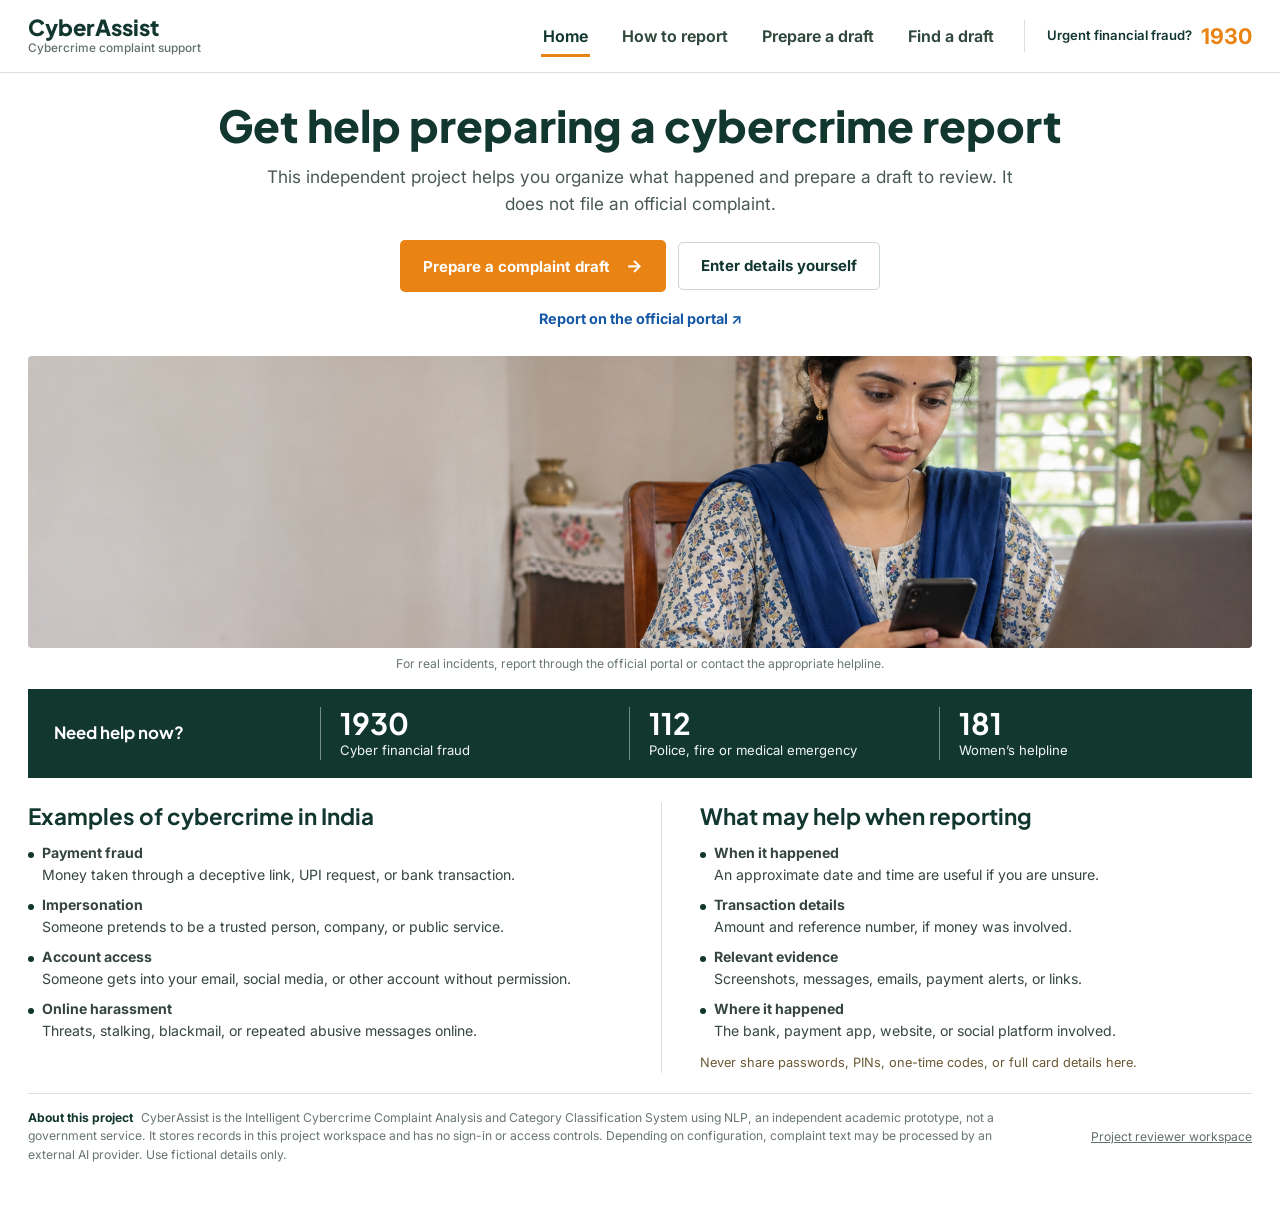
==== static/index.html @ d264b449 "Switch citizen portal to refreshed HTML experience" ====
<!DOCTYPE html>
<html lang="en">
<head>
  <meta charset="UTF-8">
  <meta name="viewport" content="width=device-width, initial-scale=1.0">
  <title>CyberAssist | Intelligent Cybercrime Complaint Analysis and Category Classification System using NLP</title>
  <meta name="description" content="An independent prototype for preparing and reviewing cybercrime complaint drafts.">
  <link rel="icon" type="image/svg+xml" href="/static/cyberassist-mark.svg">
  <link rel="preconnect" href="https://fonts.googleapis.com">
  <link rel="preconnect" href="https://fonts.gstatic.com" crossorigin>
  <link href="https://fonts.googleapis.com/css2?family=Plus+Jakarta+Sans:wght@400;500;600;700;800&family=Inter:wght@400;500;600;700&display=swap" rel="stylesheet">
  <link rel="stylesheet" href="/static/style.css?v=20261115-citizen-experience">
  <link rel="stylesheet" href="/static/citizen-refresh.css?v=20261115">
</head>
<body>

  <!-- Top Navigation Bar -->
  <header class="app-navbar">
    <div class="navbar-inner">
      <div class="navbar-brand" id="brand-logo-btn">
        <div class="brand-text">
          <span class="brand-title">CyberAssist</span>
          <span class="brand-prototype-tag">Cybercrime complaint support</span>
        </div>
      </div>

      <div class="investigator-header-context">
        <span class="investigator-context-mark">IR</span>
        <span><strong>Investigator workspace</strong><small>Case review environment</small></span>
      </div>

      <nav class="citizen-nav" aria-label="Main navigation">
        <button type="button" class="citizen-nav-link active" id="top-nav-home">Home</button>
        <button type="button" class="citizen-nav-link" id="top-nav-help">How to report</button>
        <button type="button" class="citizen-nav-link" id="top-nav-prepare">Prepare a draft</button>
        <button type="button" class="citizen-nav-link" id="top-nav-track">Find a draft</button>
      </nav>

      <a class="header-hotline" href="tel:1930" aria-label="Call cybercrime helpline 1930">
        <span>Urgent financial fraud?</span><strong>1930</strong>
      </a>

      <!-- Quick Screen Navigator (for Mentor Presentation Demo) -->
      <nav class="flow-stepper-nav" aria-label="Workflow Navigation">
        <button type="button" class="stepper-tab-btn active" data-target="page-choose-mode" id="tab-btn-3">
          <span class="tab-num">1</span> Start
        </button>
        <button type="button" class="stepper-tab-btn" data-target="page-voice" id="tab-btn-4">
          <span class="tab-num">2</span> Speak or type
        </button>
        <button type="button" class="stepper-tab-btn" data-target="page-manual" id="tab-btn-5">
          <span class="tab-num">3</span> Add details
        </button>
        <button type="button" class="stepper-tab-btn" data-target="page-review" id="tab-btn-6">
          <span class="tab-num">4</span> Check draft
        </button>
        <button type="button" class="stepper-tab-btn" data-target="page-result" id="tab-btn-7">
          <span class="tab-num">5</span> Suggested type
        </button>
      </nav>

      <div class="navbar-right">
        <!-- Language Switcher Pills -->
        <div class="lang-pill-group">
          <button type="button" class="lang-pill active" id="btn-lang-en" data-lang="en">English</button>
          <button type="button" class="lang-pill" id="btn-lang-hi" data-lang="hi">हिन्दी</button>
          <button type="button" class="lang-pill" id="btn-lang-mr" data-lang="mr">मराठी</button>
        </div>

        <!-- Test Voice Button -->
        <button type="button" class="btn-voice-test" id="btn-test-voice" title="Test Voice Output">
          🔊 Test Voice
        </button>

      </div>
    </div>
  </header>

  <div class="complaint-progress" id="complaint-progress" hidden aria-label="Complaint draft progress">
    <div class="progress-step active" data-progress-step="0"><span>1</span><strong>Describe</strong></div>
    <div class="progress-track"><i></i></div>
    <div class="progress-step" data-progress-step="1"><span>2</span><strong>Review details</strong></div>
    <div class="progress-track"><i></i></div>
    <div class="progress-step" data-progress-step="2"><span>3</span><strong>Review and save</strong></div>
  </div>

  <!-- App Body Layout: Sidebar + Main Content -->
  <div class="app-layout">
    
    <!-- Left Sidebar Menu -->
    <aside class="app-sidebar">
      <nav class="sidebar-menu" id="primary-side-nav" aria-label="Complaint preparation navigation">
        <a href="#" class="sidebar-link" id="nav-dashboard">
          <span class="link-icon">📊</span>
          <span class="link-text" id="nav-dashboard-label">Review queue</span>
        </a>
        <a href="#" class="sidebar-link active" id="nav-report">
          <span class="link-icon">🛡️</span>
          <span class="link-text" id="nav-report-label">Prepare a complaint</span>
        </a>
        <a href="#" class="sidebar-link" id="nav-track">
          <span class="link-icon">🔎</span><span class="link-text">Check complaint status</span>
        </a>
        <a href="#investigator-operations" class="sidebar-link investigator-only-link" id="nav-investigator-operations">
          <span class="link-icon">📈</span><span class="link-text">Operations overview</span>
        </a>
        <a href="#investigator-import" class="sidebar-link investigator-only-link" id="nav-investigator-import">
          <span class="link-icon">📥</span><span class="link-text">Import a case</span>
        </a>
      </nav>

      <div class="sidebar-footer">
        <div class="investigator-sidebar-note"><span class="workspace-status-dot"></span><span><strong>Investigator workspace</strong><small>Local review records</small></span></div>
        <div class="session-box">
          <div class="session-lbl">Session Reference</div>
          <div class="session-val" id="lbl-session-id">CYB-2026-LIVE</div>
        </div>
        <button type="button" class="btn-sidebar-logout" id="btn-reset-session">
          <span>🚪</span> Reset Intake
        </button>
      </div>
    </aside>

    <!-- Main Workspace (Screen Switcher) -->
    <main class="app-workspace">
      
      <!-- ================================================================= -->
      <!-- SCREEN 3: REPORT CYBERCRIME (CHOOSE MODE)                        -->
      <!-- ================================================================= -->
      <section class="screen-view active" id="page-choose-mode">
        <section class="home-hero" aria-labelledby="home-title">
          <div class="home-copy">
            <h1 id="home-title">Get help preparing a cybercrime report</h1>
            <p>This independent project helps you organize what happened and prepare a draft to review. It does not file an official complaint.</p>
            <div class="home-actions">
              <div id="card-choose-voice">
                <button type="button" class="home-primary-action" id="btn-start-voice">Prepare a complaint draft <span aria-hidden="true">→</span></button>
              </div>
              <div id="card-choose-manual">
                <button type="button" class="home-secondary-action" id="btn-start-manual">Enter details yourself</button>
              </div>
            </div>
            <a class="official-portal-link" href="https://www.cybercrime.gov.in/" target="_blank" rel="noopener noreferrer">Report on the official portal <span aria-hidden="true">↗</span></a>
          </div>
          <figure class="home-photo">
            <img src="/static/assets/cyberassist-home.png" alt="A woman documenting an online incident at home" fetchpriority="high">
            <figcaption>For real incidents, report through the official portal or contact the appropriate helpline.</figcaption>
          </figure>
        </section>

        <section class="home-helplines" aria-label="Important helplines">
          <h2>Need help now?</h2>
          <a href="tel:1930"><strong>1930</strong><span>Cyber financial fraud</span></a>
          <a href="tel:112"><strong>112</strong><span>Police, fire or medical emergency</span></a>
          <a href="tel:181"><strong>181</strong><span>Women’s helpline</span></a>
        </section>

        <section class="home-guidance" id="how-to-report" aria-label="Cybercrime reporting information">
          <div>
            <h2>Examples of cybercrime in India</h2>
            <ul>
              <li><strong>Payment fraud</strong><span>Money taken through a deceptive link, UPI request, or bank transaction.</span></li>
              <li><strong>Impersonation</strong><span>Someone pretends to be a trusted person, company, or public service.</span></li>
              <li><strong>Account access</strong><span>Someone gets into your email, social media, or other account without permission.</span></li>
              <li><strong>Online harassment</strong><span>Threats, stalking, blackmail, or repeated abusive messages online.</span></li>
            </ul>
          </div>
          <div>
            <h2>What may help when reporting</h2>
            <ul>
              <li><strong>When it happened</strong><span>An approximate date and time are useful if you are unsure.</span></li>
              <li><strong>Transaction details</strong><span>Amount and reference number, if money was involved.</span></li>
              <li><strong>Relevant evidence</strong><span>Screenshots, messages, emails, payment alerts, or links.</span></li>
              <li><strong>Where it happened</strong><span>The bank, payment app, website, or social platform involved.</span></li>
            </ul>
            <p class="home-safety-note">Never share passwords, PINs, one-time codes, or full card details here.</p>
          </div>
        </section>

        <footer class="home-disclaimer">
          <p><strong>About this project</strong> CyberAssist is the Intelligent Cybercrime Complaint Analysis and Category Classification System using NLP, an independent academic prototype, not a government service. It stores records in this project workspace and has no sign-in or access controls. Depending on configuration, complaint text may be processed by an external AI provider. Use fictional details only.</p>
          <button type="button" id="btn-reviewer-workspace" class="reviewer-link">Project reviewer workspace</button>
        </footer>
      </section>

      <!-- ================================================================= -->
      <!-- SCREEN 4: VOICE CONVERSATION PAGE                                -->
      <!-- ================================================================= -->
      <section class="screen-view" id="page-voice">
        
        <!-- Voice Header Bar -->
        <div class="voice-intro">
          <h1>Tell us what happened</h1>
          <p>Use your own words. You can speak or type, then review the details before saving.</p>
        </div>
        <div class="view-sub-header">
          <div class="assistant-status-tag">
            <span class="status-mic-icon">🎙️</span>
            <span class="assistant-label">Guided intake</span>
            <span class="status-indicator-dot ready" id="status-dot"></span>
            <span class="status-indicator-text" id="status-text">Ready to help</span>
          </div>
          <div class="view-header-actions">
            <button type="button" class="btn-sub-link" id="btn-voice-to-manual">Prefer to type? Enter details</button>
          </div>
        </div>

        <!-- Split Grid: Chat Stream (62%) + Information Collected (38%) -->
        <div class="voice-workspace-grid">
          
          <!-- Left: Dialogue Chat Stream & Controls -->
          <div class="voice-chat-card">
            
            <!-- Live Audio Subtitle Strip -->
            <div class="voice-subtitles-bar" id="voice-subtitles-bar" style="display: none;">
              <span class="pulsing-red-circle"></span>
              <span class="subtitles-content" id="subtitles-content">Listening...</span>
            </div>

            <!-- Emergency Golden Hour Alert Banner -->
            <div class="urgent-alert-banner" id="banner-urgency" style="display: none;">
              <div class="urgent-banner-icon">🚨</div>
              <div class="urgent-banner-text">
                <strong id="banner-urgency-title">Possible recent financial loss</strong>
                <p id="banner-urgency-body">Call <strong>1930</strong> promptly and contact your bank using its official app or phone number. This prototype cannot stop a payment.</p>
              </div>
            </div>

            <!-- OCR Evidence Reconciliation Banner -->
            <div class="reconcile-alert-banner" id="banner-reconcile" style="display: none;">
              <div class="reconcile-banner-icon">⚠️</div>
              <div class="reconcile-banner-content">
                <div class="reconcile-title">The screenshot and your description may differ</div>
                <div class="reconcile-text" id="reconcile-msg">Receipt indicates ₹50,000, while ₹5,000 was stated in dialogue.</div>
                <div class="reconcile-btn-row">
                  <button type="button" class="btn-reconcile-opt" id="btn-reconcile-ocr">Use Receipt (₹50,000)</button>
                  <button type="button" class="btn-reconcile-opt secondary" id="btn-reconcile-spoken">Keep Spoken (₹5,000)</button>
                </div>
              </div>
            </div>

            <!-- Scrollable Message Bubble Area -->
            <div class="chat-message-stream" id="chat-stream">
              <!-- Rendered via JS -->
            </div>

            <div class="voice-evidence-panel" id="voice-evidence-panel" hidden>
              <div><strong>Have a bank SMS, receipt, or screenshot?</strong><p>The app can read the amount, date, bank, payment app, and UTR/RRN from it. Check the extracted values before using them.</p></div>
              <label class="voice-evidence-button" for="voice-evidence-upload">Upload screenshot or PDF</label>
              <input id="voice-evidence-upload" type="file" accept="image/*,.pdf,application/pdf" multiple hidden>
              <div id="voice-evidence-ocr-status" class="evidence-ocr-status" role="status" aria-live="polite" hidden></div>
            </div>

            <!-- Voice Controls Dock -->
            <div class="voice-action-dock">
              <div class="dock-row-primary">
                <select class="select-voice-lang" id="select-voice-lang">
                  <option value="hi">हिन्दी (hi-IN)</option>
                  <option value="mr">मराठी (mr-IN)</option>
                  <option value="en" selected>English (en-IN)</option>
                </select>

                <!-- Big Blue Push-to-Talk Button -->
                <button type="button" class="btn-mic-main" id="btn-mic-main">
                  <svg viewBox="0 0 24 24" width="22" height="22" fill="none" stroke="currentColor" stroke-width="2.2" stroke-linecap="round" stroke-linejoin="round">
                    <path d="M12 1a3 3 0 0 0-3 3v8a3 3 0 0 0 6 0V4a3 3 0 0 0-3-3z"/>
                    <path d="M19 10v2a7 7 0 0 1-14 0v-2"/>
                    <line x1="12" y1="19" x2="12" y2="23"/>
                    <line x1="8" y1="23" x2="16" y2="23"/>
                  </svg>
                  <span id="btn-mic-label">Tap to Speak</span>
                </button>

                <!-- Stop Button -->
                <button type="button" class="btn-mic-stop" id="btn-mic-stop" title="Stop recording" hidden>
                  <svg viewBox="0 0 24 24" width="16" height="16" fill="currentColor">
                    <rect x="5" y="5" width="14" height="14" rx="2"/>
                  </svg>
                  <span>Stop</span>
                </button>
              </div>

              <!-- Text Fallback Row -->
              <div class="dock-row-input">
                <input type="text" id="input-voice-text" class="input-text-fallback" placeholder="Tap microphone to speak, or type here..." autocomplete="off">
                <button type="button" id="btn-voice-send" class="btn-text-send">➤</button>
              </div>
              <div class="voice-note-row">
                <label class="voice-evidence-button" for="voice-note-upload">Upload a voice note</label>
                <input id="voice-note-upload" type="file" accept="audio/*,.wav,.mp3,.m4a,.ogg,.flac" hidden>
                <span id="voice-note-status" class="field-hint" role="status" aria-live="polite"></span>
              </div>
            </div>

          </div>

          <!-- Right: Information Collected Checklist -->
          <div class="info-collected-card">
            <div class="info-card-header">
              <div class="info-title-group">
                <h3 class="info-card-title">What may help</h3>
                <span class="info-counter-badge" id="info-counter-badge">0 / 8</span>
              </div>
              <button type="button" class="btn-reset-fields" id="btn-reset-checklist">Reset</button>
            </div>

            <!-- 8 Checklist Items -->
            <div class="checklist-items-list">
              <div class="check-item" id="item-incident-type">
                <span class="check-icon">○</span>
                <span class="check-label">Possible incident type</span>
                <span class="check-val" id="val-incident-type">—</span>
              </div>
              <div class="check-item" id="item-amount">
                <span class="check-icon">○</span>
                <span class="check-label">Money involved</span>
                <span class="check-val" id="val-amount">—</span>
              </div>
              <div class="check-item" id="item-datetime">
                <span class="check-icon">○</span>
                <span class="check-label">When it happened</span>
                <span class="check-val" id="val-datetime">—</span>
              </div>
              <div class="check-item" id="item-platform">
                <span class="check-icon">○</span>
                <span class="check-label">Where it happened</span>
                <span class="check-val" id="val-platform">—</span>
              </div>
              <div class="check-item" id="item-bank">
                <span class="check-icon">○</span>
                <span class="check-label">Bank or payment app</span>
                <span class="check-val" id="val-bank">—</span>
              </div>
              <div class="check-item" id="item-suspect">
                <span class="check-icon">○</span>
                <span class="check-label">Sender details</span>
                <span class="check-val" id="val-suspect">—</span>
              </div>
              <div class="check-item" id="item-evidence">
                <span class="check-icon">○</span>
                <span class="check-label">Screenshots or messages</span>
                <span class="check-val" id="val-evidence">—</span>
              </div>
              <div class="check-item" id="item-narrative">
                <span class="check-icon">○</span>
                <span class="check-label">Your description</span>
                <span class="check-val" id="val-narrative">—</span>
              </div>
            </div>

            <!-- Quick 1-Click Mentor Demo Scenarios -->
            <div class="scenarios-panel" aria-hidden="true">
              <div class="scenarios-label">Quick Demo Scenarios (Mentor Presentation):</div>
              <div class="scenarios-pills">
                <button type="button" class="pill-scenario" data-text="नमस्ते, आज सुबह मुझे बिजली विभाग के नाम से फर्जी कॉल आया और मेरे पीएनबी खाते से 65000 रुपये कट गए।">
                  ⚡ ₹65,000 PNB बिजली कॉल
                </button>
                <button type="button" class="pill-scenario" data-text="माझ्या बँक ऑफ महाराष्ट्र खात्यातून ५०००० रुपये गेले, कोणताही ओटीपी आला नाही.">
                  🇮🇳 ₹50,000 बँक ऑफ महाराष्ट्र
                </button>
                <button type="button" class="pill-scenario" data-text="Telegram part-time job task fraud of Rs. 1,20,000 occurred today via UPI.">
                  💼 Rs. 1,20,000 Telegram Job
                </button>
              </div>
            </div>

            <!-- Bottom Forward Button -->
            <div class="info-card-footer">
              <p class="voice-safety-note">Never share passwords, PINs, one-time codes, or full card details.</p>
            <button type="button" class="btn-proceed-review" id="btn-proceed-from-voice">
              Continue to review &rarr;
              </button>
            </div>

          </div>

        </div>

      </section>

      <!-- ================================================================= -->
      <!-- SCREEN 5: MANUAL FORM PAGE                                       -->
      <!-- ================================================================= -->
      <section class="screen-view" id="page-manual">
        <div class="screen-header">
          <div class="header-with-badge">
            <span class="form-icon-circle">📝</span>
            <div>
              <h1 class="screen-title">Add complaint details</h1>
              <p class="screen-subtitle">Fill in the details of the incident.</p>
            </div>
          </div>
        </div>

        <form class="clean-form-card" id="form-manual-complaint">
          <h3 class="section-title">Your contact details</h3>
          <p class="field-hint">This is a demonstration. Use fictional details only; do not enter identity numbers, account credentials, or one-time codes.</p>
          <div class="form-row-3">
            <div class="field-group"><label class="field-label" for="man-name">Your full name <span class="req">*</span></label><input class="field-input" id="man-name" autocomplete="name" required></div>
            <div class="field-group"><label class="field-label" for="man-phone">Phone number <span class="req">*</span></label><input class="field-input" id="man-phone" type="tel" autocomplete="tel" required></div>
            <div class="field-group"><label class="field-label" for="man-email">Email (optional)</label><input class="field-input" id="man-email" type="email" autocomplete="email"></div>
          </div>
          <div class="form-row-3">
            <div class="field-group"><label class="field-label" for="man-relation">Reporting for</label><select class="field-select" id="man-relation"><option value="Self">Myself</option><option value="Other">Someone else</option></select></div>
            <div class="field-group"><label class="field-label" for="man-city">City / district</label><input class="field-input" id="man-city" autocomplete="address-level2"></div>
            <div class="field-group"><label class="field-label" for="man-address">Address (optional)</label><input class="field-input" id="man-address" autocomplete="street-address"></div>
          </div>
          <hr class="form-divider">
          
          <!-- Row 1: Category, Sub-Category, Date/Time -->
          <div class="form-row-3">
            <div class="field-group">
              <label class="field-label">Category of Complaint <span class="req">*</span></label>
              <select class="field-select" id="man-category" required>
                <option value="">-- Select Main Category --</option>
                <option value="Online Financial Fraud">Online Financial Fraud</option>
                <option value="Online and Social Media Related Crime">Online and Social Media Related Crime</option>
                <option value="Hacking / Damage to Computer">Hacking / Damage to Computer</option>
              </select>
            </div>

            <div class="field-group">
              <label class="field-label">Sub-Category of Complaint <span class="req">*</span></label>
              <select class="field-select" id="man-subcategory" required>
                <option value="">-- Select Sub-Category --</option>
                <optgroup label="Online Financial Fraud (6 Sub-Categories)">
                  <option value="UPI Related Frauds">UPI Related Frauds</option>
                  <option value="Internet Banking Related Fraud">Internet Banking Related Fraud</option>
                  <option value="Debit/Credit Card Fraud / SIM Swap Fraud">Debit/Credit Card Fraud / SIM Swap Fraud</option>
                  <option value="E-Wallet Related Fraud">E-Wallet Related Fraud</option>
                  <option value="AePS Fraud">AePS Fraud</option>
                  <option value="Demat / Depository Fraud">Demat / Depository Fraud</option>
                </optgroup>
                <optgroup label="Online and Social Media Related Crime (10 Sub-Categories)">
                  <option value="Cheating by Impersonation">Cheating by Impersonation</option>
                  <option value="Cyber Bullying / Stalking / Sexting">Cyber Bullying / Stalking / Sexting</option>
                  <option value="Email Phishing">Email Phishing</option>
                  <option value="Fake / Impersonating Profile">Fake / Impersonating Profile</option>
                  <option value="Impersonating Email (Business Email Compromise)">Impersonating Email (Business Email Compromise)</option>
                  <option value="Intimidating Email">Intimidating Email</option>
                  <option value="Online Job Fraud">Online Job Fraud</option>
                  <option value="Online Matrimonial Fraud">Online Matrimonial Fraud</option>
                  <option value="Profile Hacking / Identity Theft">Profile Hacking / Identity Theft</option>
                  <option value="Provocative Speech for Unlawful Acts">Provocative Speech for Unlawful Acts</option>
                </optgroup>
                <optgroup label="Hacking / Damage to Computer (5 Sub-Categories)">
                  <option value="Damage to Computer / Computer System">Damage to Computer / Computer System</option>
                  <option value="Email Hacking">Email Hacking</option>
                  <option value="Tampering with Computer Source Document">Tampering with Computer Source Document</option>
                  <option value="Unauthorised Access / Data Breach">Unauthorised Access / Data Breach</option>
                  <option value="Website Defacement / Hacking">Website Defacement / Hacking</option>
                </optgroup>
              </select>
            </div>

            <div class="field-group">
              <label class="field-label">Date &amp; Time of Incident <span class="req">*</span></label>
              <input type="datetime-local" class="field-input" id="man-datetime" required>
            </div>
          </div>

          <!-- Row 2: Amount, Bank, Transaction ID -->
          <div class="form-row-3">
            <div class="field-group">
              <label class="field-label">Amount Lost (INR)</label>
              <input type="number" class="field-input" id="man-amount" placeholder="e.g. 5000">
            </div>

            <div class="field-group">
              <label class="field-label">Bank / Wallet / Merchant</label>
              <select class="field-select" id="man-bank">
                <option value="">-- Select Bank / Wallet --</option>
                <option value="State Bank of India">State Bank of India (SBI)</option>
                <option value="Bank of India">Bank of India (BOI)</option>
                <option value="Punjab National Bank">Punjab National Bank (PNB)</option>
                <option value="Bank of Maharashtra">Bank of Maharashtra</option>
                <option value="Bank of Baroda">Bank of Baroda</option>
                <option value="Union Bank of India">Union Bank of India</option>
                <option value="Central Bank of India">Central Bank of India</option>
                <option value="Indian Bank">Indian Bank</option>
                <option value="Canara Bank">Canara Bank</option>
                <option value="HDFC Bank">HDFC Bank</option>
                <option value="ICICI Bank">ICICI Bank</option>
                <option value="Axis Bank">Axis Bank</option>
                <option value="Kotak Mahindra Bank">Kotak Mahindra Bank</option>
                <option value="IndusInd Bank">IndusInd Bank</option>
                <option value="Yes Bank">Yes Bank</option>
                <option value="IDBI Bank">IDBI Bank</option>
                <option value="Paytm Payments Bank">Paytm</option>
                <option value="PhonePe">PhonePe</option>
                <option value="Google Pay">Google Pay</option>
                <option value="BHIM UPI">BHIM UPI</option>
                <option value="Paytm">Paytm wallet</option>
              </select>
            </div>

            <div class="field-group">
              <label class="field-label">Transaction ID / UTR</label>
              <input type="text" class="field-input" id="man-utr" placeholder="12 digit number">
            </div>
          </div>

          <!-- Row 3: Platform, Suspect Phone, Complainant Age -->
          <div class="form-row-3">
            <div class="field-group">
              <label class="field-label">Platform / Channel <span class="req">*</span></label>
              <select class="field-select" id="man-platform" required>
                <option value="" selected disabled>-- Select a platform or channel --</option>
                <option value="Phone Call">Phone Call</option>
                <option value="WhatsApp">WhatsApp</option>
                <option value="UPI">UPI app or service</option>
                <option value="Google Pay">Google Pay</option>
                <option value="PhonePe">PhonePe</option>
                <option value="Paytm">Paytm</option>
                <option value="BHIM UPI">BHIM UPI</option>
                <option value="Amazon Pay">Amazon Pay</option>
                <option value="Telegram">Telegram</option>
                <option value="Instagram">Instagram</option>
                <option value="Facebook">Facebook</option>
                <option value="SMS">SMS</option>
                <option value="Email">Email</option>
                <option value="Malicious Website / App">Malicious Website / App</option>
              </select>
            </div>

            <div class="field-group">
              <label class="field-label">Suspect Phone / UPI ID</label>
              <input type="text" class="field-input" id="man-suspect" placeholder="+91 9876543210 or UPI ID">
            </div>

            <div class="field-group">
              <label class="field-label">Age of person affected <span class="field-hint">(optional)</span></label>
              <input type="number" class="field-input" id="man-age" placeholder="e.g. 25" min="1" max="120">
            </div>
          </div>

          <section class="repeatable-details-section" aria-labelledby="additional-transactions-title">
            <h3 class="section-title" id="additional-transactions-title">Other debits (optional)</h3>
            <p class="field-hint">The amount, bank, and UTR above are the first debit. Add another row only for a separate transaction.</p>
            <div id="additional-transaction-rows"></div>
            <button type="button" class="btn-secondary-action" id="btn-add-transaction">＋ Add another debit</button>
          </section>

          <section class="repeatable-details-section" aria-labelledby="recipient-transactions-title">
            <h3 class="section-title" id="recipient-transactions-title">Recipient details (optional)</h3>
            <p class="field-hint">Add only recipient or destination details shown in your evidence. You can add more than one.</p>
            <div id="recipient-transaction-rows"></div>
            <button type="button" class="btn-secondary-action" id="btn-add-recipient">＋ Add recipient detail</button>
          </section>

          <!-- Row 4: Law Enforcement Routing -->
          <div class="form-row-2">
            <div class="field-group">
              <label class="field-label">State / UT (Jurisdiction) <span class="req">*</span></label>
              <select class="field-select" id="man-state" required>
                <option value="" selected disabled>-- Select state or UT --</option>
                <option value="Maharashtra">Maharashtra</option>
                <option value="Delhi">Delhi (NCT)</option>
                <option value="Karnataka">Karnataka</option>
                <option value="Telangana">Telangana</option>
                <option value="Uttar Pradesh">Uttar Pradesh</option>
                <option value="Tamil Nadu">Tamil Nadu</option>
                <option value="West Bengal">West Bengal</option>
                <option value="Gujarat">Gujarat</option>
                <option value="Other">Other State / UT</option>
              </select>
            </div>

            <div class="field-group">
              <label class="field-label">District / City <span class="req">*</span></label>
              <input type="text" class="field-input" id="man-district" placeholder="e.g. Mumbai Suburban, Pune, Noida" required>
            </div>

          </div>

          <!-- Row 4: Describe What Happened -->
          <div class="field-group">
            <div class="label-with-counter">
              <label class="field-label">Describe What Happened <span class="req">*</span></label>
              <span class="char-counter" id="man-char-count">0 / 1000</span>
            </div>
            <textarea class="field-textarea" id="man-description" rows="4" maxlength="1000" placeholder="Please describe the sequence of events, how the fraud occurred, what information was shared, etc." required></textarea>
          </div>

          <!-- Row 5: Supporting Evidence & File Upload -->
          <div class="form-row-2">
            <div class="field-group">
              <label class="field-label">Supporting Evidence / Notes (optional)</label>
              <input type="text" class="field-input" id="man-evidence-notes" placeholder="Screenshots, messages, call recording etc.">
            </div>
            <div class="field-group">
              <label class="field-label">Upload Files</label>
              <div class="file-upload-box">
                <input type="file" id="man-file-upload" class="file-input-hidden" accept="image/*,.pdf,.txt,.mp4,.wav,.mp3,.m4a,.ogg,.flac,.docx,.xlsx,.csv" multiple>
                <label for="man-file-upload" class="file-upload-label">
                  <span class="upload-icon">📁</span>
                  <span class="upload-btn-text">Upload Files</span>
                  <span class="upload-hint">Screenshots, PDFs, audio, video, or documents (Max 25MB each; OCR reads images and PDFs)</span>
                </label>
              </div>
              <div id="evidence-ocr-status" class="evidence-ocr-status" role="status" aria-live="polite" hidden></div>
            </div>
          </div>

          <!-- Bottom Form Actions -->
          <div class="form-actions-bar">
            <button type="button" class="btn-secondary-action" id="btn-manual-back">
              &larr; Save as Draft
            </button>
            <button type="submit" class="btn-primary-action" id="btn-manual-submit">
              Generate Draft with AI &rarr;
            </button>
          </div>

        </form>
      </section>

      <section class="screen-view" id="page-track">
        <div class="screen-header"><h1 class="screen-title">Check complaint status</h1><p class="screen-subtitle">Enter the reference shown after saving. This checks records in this local prototype only.</p></div>
        <form class="clean-form-card" id="form-track-case">
          <div class="field-group"><label class="field-label" for="track-reference">Complaint reference</label><input class="field-input" id="track-reference" autocomplete="off" required placeholder="For example, CYB-2026-123456"></div>
          <button class="btn-primary-action" type="submit" id="btn-track-case">Check status</button>
          <div id="track-result" class="track-result" role="status" aria-live="polite" hidden></div>
        </form>
      </section>

      <!-- ================================================================= -->
      <!-- SCREEN 6: DRAFT REVIEW & EDIT                                    -->
      <!-- ================================================================= -->
      <section class="screen-view" id="page-review">
        <div class="screen-header">
          <div class="header-with-badge">
            <span class="form-icon-circle blue-light-bg">📝</span>
            <div>
              <h1 class="screen-title">Review &amp; Edit Your Complaint Draft</h1>
              <p class="screen-subtitle">Please check the details. You can edit any information before confirming.</p>
            </div>
          </div>
        </div>

        <!-- 2 Side-by-Side Review Cards -->
        <div class="review-cards-grid">
          
          <!-- Left Card: Complaint Draft -->
          <div class="review-box-card">
            <div class="box-card-header">
              <h2 class="box-card-title">Complaint Draft</h2>
              <div class="box-header-actions">
                <button type="button" class="btn-listen-small" id="btn-listen-review">
                  🔊 Listen
                </button>
                <button type="button" class="btn-edit-toggle" id="btn-edit-narrative-toggle">
                  ✏️ Edit
                </button>
              </div>
            </div>

            <div class="narrative-display-area" id="narrative-display-area">
              <p class="narrative-paragraph" id="review-narrative-text">
                Your complaint draft will appear here after you describe what happened.
              </p>
              <textarea class="narrative-edit-textarea" id="review-narrative-edit" rows="6" style="display: none;"></textarea>
            </div>
          </div>

          <!-- Right Card: Extracted Details -->
          <div class="review-box-card">
            <div class="box-card-header">
              <h2 class="box-card-title">Extracted Details</h2>
              <button type="button" class="btn-edit-toggle" id="btn-edit-details-toggle">
                ✏️ Edit
              </button>
            </div>

            <!-- Key-Value Structured Badges -->
            <div class="extracted-details-table" id="extracted-details-table">
              <div class="detail-row">
                <span class="detail-key">Category</span>
                <span class="detail-val" id="rev-category">Not provided</span>
              </div>
              <div class="detail-row">
                <span class="detail-key">Sub-Category</span>
                <span class="detail-val" id="rev-subcategory">Not provided</span>
              </div>
              <div class="detail-row">
                <span class="detail-key">Date &amp; Time</span>
                <span class="detail-val" id="rev-datetime">Not provided</span>
              </div>
              <div class="detail-row">
                <span class="detail-key">Amount</span>
                <span class="detail-val font-bold" id="rev-amount">Not provided</span>
              </div>
              <div class="detail-row">
                <span class="detail-key">Platform</span>
                <span class="detail-val" id="rev-platform">Not provided</span>
              </div>
              <div class="detail-row">
                <span class="detail-key">Bank</span>
                <span class="detail-val" id="rev-bank">Not provided</span>
              </div>
              <div class="detail-row">
                <span class="detail-key">Transaction ID</span>
                <span class="detail-val font-mono" id="rev-utr">Not provided</span>
              </div>
              <div class="detail-row">
                <span class="detail-key">Suspect Contact</span>
                <span class="detail-val" id="rev-suspect">Not provided</span>
              </div>
              <div class="detail-row">
                <span class="detail-key">Complainant Age</span>
                <span class="detail-val" id="rev-age">Not provided</span>
              </div>
              <div class="detail-row highlight-row">
                <span class="detail-key">Routed Police Station</span>
                <span class="detail-val font-bold text-primary" id="rev-police-station">Location not provided</span>
              </div>
            </div>

          </div>

        </div>

        <div class="clean-form-card review-contact-card">
          <h3 class="section-title">Your contact details</h3>
          <p class="field-hint">Use fictional details only. Records are stored in this project workspace; depending on configuration, complaint text may be processed by an external AI provider.</p>
          <div class="form-row-3">
            <div class="field-group"><label class="field-label" for="review-name">Full name <span class="req">*</span></label><input class="field-input" id="review-name" autocomplete="name" required></div>
            <div class="field-group"><label class="field-label" for="review-phone">Phone number <span class="req">*</span></label><input class="field-input" id="review-phone" type="tel" autocomplete="tel" required></div>
            <div class="field-group"><label class="field-label" for="review-email">Email (optional)</label><input class="field-input" id="review-email" type="email" autocomplete="email"></div>
          </div>
        </div>

        <!-- Verification Agreement Checkbox -->
        <div class="verification-agreement-card">
          <label class="agreement-checkbox-label">
            <input type="checkbox" id="chk-review-verify" class="styled-checkbox">
            <span>I have reviewed and confirm that the above information is correct to the best of my knowledge. This draft will be used to classify the complaint.</span>
          </label>
        </div>

        <!-- Bottom Actions -->
        <div class="review-actions-bar">
          <button type="button" class="btn-secondary-action" id="btn-back-to-voice">
            &larr; Edit Again
          </button>
          <button type="button" class="btn-primary-confirm" id="btn-confirm-and-classify" disabled>
            Confirm &amp; Classify &rarr;
          </button>
        </div>

      </section>

      <!-- ================================================================= -->
      <!-- SCREEN 7: CLASSIFICATION RESULT                                  -->
      <!-- ================================================================= -->
      <section class="screen-view" id="page-result">
        
        <!-- Top Success Banner -->
        <div class="result-success-banner">
          <div class="success-icon-badge">✓</div>
          <div>
            <h1 class="result-banner-title">Your draft is ready to review</h1>
            <p class="result-banner-subtitle">Check the details and suggested incident type before saving or downloading it.</p>
          </div>
        </div>

        <!-- 2 Side-by-Side Result Cards -->
        <div class="result-grid">
          
          <!-- Left Card: Prediction & Legal Sections -->
          <div class="result-details-card">
            
            <div class="result-header-row">
              <div>
                <div class="result-lbl">Suggested incident type</div>
                <div class="category-badge-pill" id="res-category-badge">
                  <span class="shield-tag">🛡️</span>
                  <span id="res-predicted-category">Online Financial Fraud</span>
                </div>
                <div class="subcategory-text" id="res-subcategory-text">Sub-Category: UPI Related Frauds</div>
              </div>

              <!-- Confidence Score Radial / Box -->
              <div class="confidence-box">
                <div class="conf-lbl">Suggested match (estimate)</div>
                <div class="conf-val-large" id="res-confidence-val">92%</div>
                <div class="conf-bar-track">
                  <div class="conf-bar-fill" id="res-confidence-bar" style="width: 92%;"></div>
                </div>
              </div>
            </div>

            <!-- Model details retained for the script, hidden from the user-facing result. -->
            <div class="model-meta-row">
              <span class="meta-item">Model details: <strong id="res-margin-val">—</strong></span>
              <span class="meta-item">Runner-Up: <span id="res-runner-up">None</span></span>
            </div>

            <!-- Summary Box -->
            <div class="result-summary-box">
              <div class="summary-lbl">Summary</div>
              <p class="summary-text" id="res-summary-text">
                This appears to be a case of UPI-based financial fraud where the victim shared OTP during a fraudulent call leading to an unauthorised transaction.
              </p>
              <button type="button" class="btn-text-link" id="btn-view-full-draft">View Full Complaint Draft &rarr;</button>
            </div>

            <!-- Statutory Legal Sections -->
            <!-- Statutory Penal Provisions -->
            <div class="statutory-sections-box">
              <div class="statutory-lbl">Possible legal references (please verify):</div>
              <div class="statute-tags-flex" id="res-statute-tags">
                No legal references returned yet.
              </div>
            </div>

            <!-- Law Enforcement Routing Card -->
            <div class="routing-destination-box">
              <div class="routing-box-header">
                <span class="police-icon">🚓</span>
                <span class="routing-title">Local contact information (if available)</span>
              </div>
              <div class="routing-details-body">
                <div class="routing-dest-name" id="res-routing-station">No local contact information available.</div>
                <div class="routing-dest-addr" id="res-routing-address"></div>
                <div class="routing-meta-tags">
                  <span class="meta-pill" id="res-routing-officer">Contact: not provided</span>
                  <span class="meta-pill" id="res-routing-helpline">Helpline: 1930</span>
                </div>
              </div>
            </div>

          </div>

          <!-- Right Card: What's Next? -->
          <div class="result-next-card">
            <h2 class="next-card-title">What's Next?</h2>
            
            <ul class="next-steps-list">
              <li>
                <span class="step-check">✓</span>
                <span>Save this draft for your records.</span>
              </li>
              <li>
                <span class="step-check">✓</span>
                <span>To report officially, use the official NCRP website separately. This app does not submit reports.</span>
              </li>
              <li>
                <span class="step-check">✓</span>
                <span>Keep the reference number to find this saved record later.</span>
              </li>
              <li>
                <span class="step-check">✓</span>
                <span>Stay cautious and follow cyber safety guidelines.</span>
              </li>
            </ul>

            <div class="result-action-buttons">
              <label class="agreement-checkbox-label local-consent-label">
                <input type="checkbox" id="chk-local-consent" class="styled-checkbox">
                <span>I understand this saves a draft in the project workspace, which has no sign-in or access controls. This is not an official complaint. Complaint text may be processed by an external AI provider depending on configuration. I will use fictional details only.</span>
              </label>
              <button type="button" class="btn-download-pdf-clean" id="btn-download-pdf-result">
                📄 Download Draft (PDF)
              </button>
              <button type="button" class="btn-save-continue" id="btn-save-continue" disabled>
                Save and Continue &rarr;
              </button>
            </div>
            <p id="saved-case-reference" class="saved-case-reference" role="status" aria-live="polite" hidden></p>
          </div>

        </div>

      </section>

      <!-- ================================================================= -->
      <!-- MODULE F: LAW ENFORCEMENT & OFFICER DASHBOARD                     -->
      <!-- ================================================================= -->
      <section class="screen-view investigator-environment" id="page-dashboard">
        <div class="dashboard-header-banner">
          <div>
            <div class="dash-badges-row">
              <span class="badge-police-portal">Investigator workspace</span>
              <span class="badge-live-stream">Local records only</span>
            </div>
            <h1 class="dash-main-title">Case review</h1>
            <p class="dash-main-sub">Review submitted complaints, check evidence, and record the next action. This workspace is not connected to police or NCRP systems.</p>
          </div>
          <div class="dash-actions">
            <button type="button" class="btn-refresh-cases" id="btn-refresh-cases">Refresh records</button>
          </div>
        </div>

        <!-- Investigator queue summary -->
        <div class="dash-metrics-grid">
          <div class="dash-metric-card">
            <div class="metric-lbl">Saved records</div>
            <div class="metric-num" id="stat-total-cases">0</div>
            <div class="metric-sub">On this computer</div>
          </div>
          <div class="dash-metric-card metric-urgent">
            <div class="metric-lbl">Urgent cases to review</div>
            <div class="metric-num text-danger" id="stat-golden-hour">0</div>
            <div class="metric-sub">Suggested by the app</div>
          </div>
          <div class="dash-metric-card">
            <div class="metric-lbl">Possible reported loss</div>
            <div class="metric-num text-primary" id="stat-total-loss">₹ 0</div>
            <div class="metric-sub">From saved records</div>
          </div>
          <div class="dash-metric-card">
            <div class="metric-lbl">Needs review</div>
            <div class="metric-num text-warning" id="stat-pending-cases">0</div>
            <div class="metric-sub">Waiting for an investigator action</div>
          </div>
          <div class="dash-metric-card metric-conflicts">
            <div class="metric-lbl">Evidence differences</div>
            <div class="metric-num text-warning" id="stat-evidence-conflicts">0</div>
            <div class="metric-sub">Compare the image and complaint</div>
          </div>
        </div>

        <!-- Filter & Search Bar -->
        <div class="dash-filter-bar">
          <div class="search-input-wrapper">
            <input type="search" id="dash-search-input" class="dash-search-input" aria-label="Search cases" placeholder="Search case reference, name, phone, or complaint text">
          </div>
          <select id="dash-category-filter" class="dash-select-filter" aria-label="Filter by incident category">
            <option value="">All Categories</option>
            <option value="Online Financial Fraud">Online Financial Fraud</option>
            <option value="Online and Social Media Related Crime">Online and Social Media Related Crime</option>
            <option value="Hacking / Damage to Computer">Hacking / Damage to Computer</option>
          </select>
          <select id="dash-urgency-filter" class="dash-select-filter" aria-label="Filter by review priority">
            <option value="">All Priorities</option>
            <option value="EMERGENCY_GOLDEN_HOUR">Urgent (recent financial loss)</option>
            <option value="HIGH">High Priority</option>
            <option value="STANDARD">Standard Priority</option>
          </select>
          <select id="dash-status-filter" class="dash-select-filter" aria-label="Filter by case status">
            <option value="">All case statuses</option>
            <option value="RECEIVED - AWAITING REVIEW">Received — awaiting review</option>
            <option value="IN REVIEW">In review</option>
            <option value="AWAITING INFORMATION">Waiting for information</option>
            <option value="REFERRED FOR FOLLOW-UP">Follow-up needed</option>
            <option value="REVIEW COMPLETE">Review complete</option>
            <option value="CATEGORY REVIEWED">Category reviewed</option>
            <option value="CONFIRMED BY OFFICER">Confirmed by officer</option>
            <option value="RECLASSIFIED BY OFFICER">Reclassified by officer</option>
            <option value="PENDING OFFICER REVIEW">Pending officer review</option>
          </select>
        </div>

        <!-- Cases Queue Table -->
        <div class="dash-table-card">
          <div class="dash-table-header">
          <h3 class="table-card-title">Cases in the review queue</h3>
            <span class="table-counter-badge" id="dash-table-count">Showing 0 records</span>
          </div>
          <div class="table-responsive">
            <table class="dash-table" id="dash-cases-table">
              <thead>
                <tr>
                  <th>Reference</th>
                  <th>Incident date</th>
                  <th>Complainant</th>
                  <th>Suggested incident type</th>
                  <th>Local area</th>
                  <th>Possible reported loss</th>
                  <th>Review priority</th>
                  <th>Status</th>
                  <th>Assigned investigator</th>
                  <th>Evidence check</th>
                  <th>View</th>
                </tr>
              </thead>
              <tbody id="dash-cases-tbody">
                <!-- Populated dynamically via JS -->
              </tbody>
            </table>
          </div>
        </div>

        <section class="operations-panel" id="investigator-operations" aria-labelledby="operations-title">
          <div class="dash-table-header"><div><h2 id="operations-title">Operations overview</h2><p class="screen-subtitle">Local case trends and model benchmark, when benchmark data is available.</p></div><button type="button" class="btn-refresh-cases" id="btn-load-benchmark">Load model benchmark</button></div>
          <div id="operations-summary" class="operations-summary" aria-live="polite">Refresh records to see category and status totals.</div>
          <div id="benchmark-summary" class="benchmark-summary" aria-live="polite"></div>
        </section>

        <section class="investigator-import-panel" id="investigator-import" aria-labelledby="import-case-title">
          <h2 id="import-case-title">Import a case for review</h2>
          <p>Add a structured case record and, if available, its original evidence files to this local review queue.</p>
          <form id="form-import-case" class="investigator-import-form">
            <label>Case record (JSON)<input id="import-case-file" type="file" accept=".json,application/json" required></label>
            <label>Evidence files (optional)<input id="import-evidence-files" type="file" multiple accept="image/*,.pdf,.txt,.mp4,.wav,.mp3,.m4a,.ogg,.flac,.docx,.xlsx,.csv" aria-describedby="import-case-help"></label>
            <button type="submit" class="btn-primary-action" id="btn-import-case">Import case</button>
            <p id="import-case-help" class="field-hint">Attach up to 20 files. Each file must be under 25 MB; total size must be under 100 MB.</p>
            <p id="import-case-status" role="status" aria-live="polite"></p>
          </form>
        </section>

      </section>

    </main>

  </div>

  <!-- Case Inspector Modal (Module F) -->
  <div class="modal-overlay" id="modal-case-inspector" style="display: none;">
    <div class="modal-dialog-large">
      <div class="modal-header">
        <div>
          <h2 class="modal-title" id="modal-case-ref">Case Record</h2>
          <span class="modal-subtitle" id="modal-case-sub">Incident Dossier</span>
        </div>
        <button type="button" class="btn-modal-close" id="btn-close-modal">&times;</button>
      </div>
      <div class="modal-body" id="modal-case-body">
        <!-- Rendered dynamically -->
      </div>
      <div class="modal-footer" id="modal-case-footer">
        <!-- Action buttons like Download PDF, Issue Sec 91 BNSS Notice -->
      </div>
    </div>
  </div>

  <!-- Toast Element -->
  <div class="toast-notification" id="toast-el" style="display: none;">
    <span id="toast-text">Notification message</span>
  </div>

  <script src="/static/app.js?v=20261115-citizen-experience"></script>
</body>
</html>
---- static/style.css ----
/* ==========================================================================
   CyberAssist — AI-Powered Cybercrime Complaint Assistant
   Refined, Clean & Uncluttered Theme (Screens 3, 4, 5, 6, 7)
   ========================================================================== */

:root {
  --primary-blue: #2563eb;
  --primary-hover: #1d4ed8;
  --primary-light: #eff6ff;
  --primary-border: #bfdbfe;

  --bg-page: #f8fafc;
  --bg-surface: #ffffff;
  --bg-subtle: #f1f5f9;

  --border-light: #e2e8f0;
  --border-medium: #cbd5e1;

  --text-dark: #0f172a;
  --text-body: #334155;
  --text-muted: #64748b;
  --text-subtle: #94a3b8;

  --success-green: #16a34a;
  --success-light: #f0fdf4;
  --success-border: #bbf7d0;

  --warning-amber: #d97706;
  --danger-red: #dc2626;

  --font-heading: 'Plus Jakarta Sans', -apple-system, BlinkMacSystemFont, 'Segoe UI', Roboto, sans-serif;
  --font-sans: 'Inter', -apple-system, BlinkMacSystemFont, 'Segoe UI', Roboto, sans-serif;
}

*, *::before, *::after {
  box-sizing: border-box;
  margin: 0;
  padding: 0;
}

body {
  font-family: var(--font-sans);
  background-color: var(--bg-page);
  color: var(--text-body);
  line-height: 1.5;
  -webkit-font-smoothing: antialiased;
  min-height: 100vh;
  display: flex;
  flex-direction: column;
}

/* ==========================================================================
   1. TOP NAVBAR
   ========================================================================== */

.app-navbar {
  background: var(--bg-surface);
  border-bottom: 1px solid var(--border-light);
  position: sticky;
  top: 0;
  z-index: 50;
  box-shadow: 0 1px 2px rgba(0, 0, 0, 0.03);
}

.navbar-inner {
  max-width: 1560px;
  margin: 0 auto;
  padding: 12px 24px;
  display: flex;
  align-items: center;
  justify-content: space-between;
  gap: 16px;
}

.navbar-brand {
  display: flex;
  align-items: center;
  gap: 10px;
  cursor: pointer;
  text-decoration: none;
}

.brand-shield {
  width: 38px;
  height: 38px;
  background: var(--primary-light);
  color: var(--primary-blue);
  border-radius: 10px;
  display: flex;
  align-items: center;
  justify-content: center;
  border: 1px solid var(--primary-border);
}

.brand-text {
  display: flex;
  flex-direction: column;
}

.brand-title {
  font-family: var(--font-heading);
  font-size: 1.15rem;
  font-weight: 800;
  color: var(--text-dark);
  letter-spacing: -0.02em;
  line-height: 1.2;
}

.brand-prototype-tag {
  font-size: 0.68rem;
  color: var(--text-muted);
  font-weight: 500;
}

/* Quick Flow Tabs in Navbar */
.flow-stepper-nav {
  display: flex;
  flex-wrap: nowrap;
  max-width: 100%;
  overflow-x: auto;
  background: var(--bg-subtle);
  border-radius: 8px;
  padding: 3px;
  border: 1px solid var(--border-light);
  gap: 2px;
}

.stepper-tab-btn {
  background: transparent;
  border: none;
  padding: 5px 12px;
  font-size: 0.78rem;
  font-weight: 600;
  color: var(--text-muted);
  border-radius: 6px;
  cursor: pointer;
  display: flex;
  flex-shrink: 0;
  white-space: nowrap;
  align-items: center;
  gap: 6px;
  transition: all 0.15s ease;
}

.stepper-tab-btn .tab-num {
  width: 18px;
  height: 18px;
  border-radius: 50%;
  background: #e2e8f0;
  color: #475569;
  font-size: 0.7rem;
  display: flex;
  align-items: center;
  justify-content: center;
  font-weight: 700;
}

.stepper-tab-btn:hover {
  color: var(--primary-blue);
}

.stepper-tab-btn.active {
  background: var(--bg-surface);
  color: var(--primary-blue);
  box-shadow: 0 1px 3px rgba(0, 0, 0, 0.08);
}

.stepper-tab-btn.active .tab-num {
  background: var(--primary-blue);
  color: #ffffff;
}

.navbar-right {
  display: flex;
  align-items: center;
  gap: 12px;
}

.lang-pill-group {
  display: flex;
  background: var(--bg-subtle);
  border: 1px solid var(--border-light);
  border-radius: 6px;
  padding: 2px;
}

.lang-pill {
  background: transparent;
  border: none;
  padding: 4px 10px;
  font-size: 0.78rem;
  font-weight: 600;
  color: var(--text-muted);
  border-radius: 4px;
  cursor: pointer;
  transition: all 0.15s ease;
}

.lang-pill:hover {
  color: var(--text-dark);
}

.lang-pill.active {
  background: var(--primary-blue);
  color: #ffffff;
}

.btn-voice-test {
  background: var(--bg-surface);
  border: 1px solid var(--border-medium);
  color: var(--text-dark);
  font-size: 0.78rem;
  font-weight: 600;
  padding: 5px 10px;
  border-radius: 6px;
  cursor: pointer;
  transition: all 0.15s ease;
}

.btn-voice-test:hover {
  border-color: var(--primary-blue);
  color: var(--primary-blue);
  background: var(--primary-light);
}

.user-avatar-badge {
  width: 34px;
  height: 34px;
  border-radius: 50%;
  background: #1e3a8a;
  color: #ffffff;
  display: flex;
  align-items: center;
  justify-content: center;
  font-weight: 700;
  font-size: 0.88rem;
  cursor: pointer;
  box-shadow: 0 1px 2px rgba(0,0,0,0.1);
}

/* ==========================================================================
   2. APP LAYOUT (SIDEBAR + WORKSPACE)
   ========================================================================== */

.app-layout {
  max-width: 1560px;
  width: 100%;
  margin: 0 auto;
  padding: 24px;
  display: flex;
  gap: 28px;
  flex: 1;
}

/* Left Sidebar */
.app-sidebar {
  width: 230px;
  flex-shrink: 0;
  display: flex;
  flex-direction: column;
  justify-content: space-between;
}

.sidebar-menu {
  display: flex;
  flex-direction: column;
  gap: 4px;
}

.sidebar-link {
  display: flex;
  align-items: center;
  gap: 12px;
  padding: 10px 14px;
  font-size: 0.88rem;
  font-weight: 500;
  color: var(--text-muted);
  text-decoration: none;
  border-radius: 8px;
  transition: all 0.15s ease;
}

.sidebar-link:hover {
  background: var(--bg-subtle);
  color: var(--text-dark);
}

.sidebar-link.active {
  background: var(--primary-light);
  color: var(--primary-blue);
  font-weight: 600;
}

.link-icon {
  font-size: 1rem;
}

.sidebar-footer {
  display: flex;
  flex-direction: column;
  gap: 12px;
  padding-top: 16px;
  border-top: 1px solid var(--border-light);
}

.session-box {
  background: var(--bg-surface);
  border: 1px solid var(--border-light);
  border-radius: 8px;
  padding: 10px;
}

.session-lbl {
  font-size: 0.7rem;
  color: var(--text-muted);
  text-transform: uppercase;
  font-weight: 600;
  margin-bottom: 2px;
}

.session-val {
  font-size: 0.82rem;
  font-weight: 700;
  color: var(--text-dark);
  font-family: monospace;
}

.btn-sidebar-logout {
  background: transparent;
  border: 1px solid var(--border-light);
  color: var(--text-muted);
  padding: 8px 12px;
  border-radius: 6px;
  font-size: 0.82rem;
  font-weight: 500;
  cursor: pointer;
  display: flex;
  align-items: center;
  gap: 8px;
  transition: all 0.15s ease;
}

.btn-sidebar-logout:hover {
  background: #fef2f2;
  border-color: #fecdd3;
  color: var(--danger-red);
}

/* App Workspace */
.app-workspace {
  flex: 1;
  min-width: 0;
}

/* Screen Views Controller */
.screen-view {
  display: none;
  animation: fadeIn 0.2s ease-in-out;
}

.screen-view.active {
  display: block;
}

@keyframes fadeIn {
  from { opacity: 0; transform: translateY(4px); }
  to { opacity: 1; transform: translateY(0); }
}

/* Standard Screen Header */
.screen-header {
  margin-bottom: 24px;
}

.screen-title {
  font-family: var(--font-heading);
  font-size: 1.6rem;
  font-weight: 800;
  color: var(--text-dark);
  letter-spacing: -0.02em;
  margin-bottom: 4px;
}

.screen-subtitle {
  font-size: 0.92rem;
  color: var(--text-muted);
}

.header-with-badge {
  display: flex;
  align-items: center;
  gap: 14px;
}

.form-icon-circle {
  width: 44px;
  height: 44px;
  border-radius: 12px;
  background: var(--bg-subtle);
  display: flex;
  align-items: center;
  justify-content: center;
  font-size: 1.25rem;
}

.form-icon-circle.blue-light-bg {
  background: var(--primary-light);
  color: var(--primary-blue);
}

/* ==========================================================================
   3. SCREEN 3: REPORT CYBERCRIME (CHOOSE MODE)
   ========================================================================== */

.mode-choice-grid {
  display: grid;
  grid-template-columns: 1fr 1fr;
  gap: 24px;
  margin-bottom: 32px;
}

.mode-card {
  background: var(--bg-surface);
  border: 1px solid var(--border-light);
  border-radius: 16px;
  padding: 36px 32px;
  display: flex;
  flex-direction: column;
  align-items: center;
  text-align: center;
  box-shadow: 0 1px 3px rgba(0, 0, 0, 0.04);
  transition: all 0.2s ease;
}

.mode-card:hover {
  transform: translateY(-2px);
  box-shadow: 0 10px 20px -3px rgba(0, 0, 0, 0.06);
  border-color: var(--primary-border);
}

.mode-icon-circle {
  width: 72px;
  height: 72px;
  border-radius: 50%;
  display: flex;
  align-items: center;
  justify-content: center;
  margin-bottom: 20px;
}

.blue-circle {
  background: var(--primary-light);
  color: var(--primary-blue);
}

.slate-circle {
  background: var(--bg-subtle);
  color: var(--text-muted);
}

.mode-card-title {
  font-family: var(--font-heading);
  font-size: 1.25rem;
  font-weight: 700;
  color: var(--text-dark);
  margin-bottom: 8px;
}

.mode-card-desc {
  font-size: 0.88rem;
  color: var(--text-muted);
  line-height: 1.5;
  margin-bottom: 28px;
  max-width: 320px;
}

.btn-primary-card {
  background: var(--primary-blue);
  color: #ffffff;
  border: none;
  padding: 12px 28px;
  font-size: 0.92rem;
  font-weight: 600;
  border-radius: 8px;
  cursor: pointer;
  transition: background 0.15s ease;
  width: 100%;
  max-width: 260px;
}

.btn-primary-card:hover {
  background: var(--primary-hover);
}

.btn-outline-card {
  background: #ffffff;
  border: 1px solid var(--border-medium);
  color: var(--text-dark);
  padding: 12px 28px;
  font-size: 0.92rem;
  font-weight: 600;
  border-radius: 8px;
  cursor: pointer;
  transition: all 0.15s ease;
  width: 100%;
  max-width: 260px;
}

.btn-outline-card:hover {
  background: var(--bg-subtle);
  border-color: var(--text-muted);
}

/* Stepper Bar: What Happens Next? */
.next-steps-banner {
  background: var(--bg-surface);
  border: 1px solid var(--border-light);
  border-radius: 12px;
  padding: 24px;
  margin-bottom: 32px;
}

.next-steps-title {
  font-family: var(--font-heading);
  font-size: 0.95rem;
  font-weight: 700;
  color: var(--text-dark);
  margin-bottom: 20px;
}

.next-steps-stepper {
  display: flex;
  align-items: center;
  justify-content: space-between;
}

.stepper-step {
  display: flex;
  align-items: center;
  gap: 12px;
}

.step-num-badge {
  width: 32px;
  height: 32px;
  border-radius: 50%;
  border: 2px solid var(--primary-blue);
  color: var(--primary-blue);
  font-weight: 700;
  font-size: 0.88rem;
  display: flex;
  align-items: center;
  justify-content: center;
  background: var(--primary-light);
}

.step-text {
  font-size: 0.84rem;
  font-weight: 600;
  color: var(--text-dark);
  line-height: 1.3;
}

.step-sub {
  font-weight: 400;
  color: var(--text-muted);
  font-size: 0.76rem;
}

.stepper-divider {
  flex: 1;
  height: 1px;
  background: var(--border-light);
  margin: 0 16px;
}

.screen-disclaimer {
  font-size: 0.74rem;
  color: var(--text-subtle);
  line-height: 1.5;
  text-align: center;
  padding-top: 12px;
}

/* ==========================================================================
   4. SCREEN 4: VOICE CONVERSATION PAGE
   ========================================================================== */

.view-sub-header {
  display: flex;
  align-items: center;
  justify-content: space-between;
  margin-bottom: 16px;
}

.assistant-status-tag {
  display: flex;
  align-items: center;
  gap: 8px;
  font-size: 0.92rem;
  font-weight: 700;
  color: var(--text-dark);
}

.status-indicator-dot {
  width: 8px;
  height: 8px;
  border-radius: 50%;
  background: var(--success-green);
  animation: pulseDot 2s infinite ease-in-out;
}

@keyframes pulseDot {
  0%, 100% { opacity: 1; transform: scale(1); }
  50% { opacity: 0.5; transform: scale(1.3); }
}

.btn-sub-link {
  background: transparent;
  border: none;
  color: var(--primary-blue);
  font-size: 0.84rem;
  font-weight: 600;
  cursor: pointer;
  text-decoration: underline;
}

.voice-workspace-grid {
  display: grid;
  grid-template-columns: 1.35fr 0.95fr;
  gap: 24px;
  align-items: start;
}

/* Left Voice Chat Card */
.voice-chat-card {
  background: var(--bg-surface);
  border: 1px solid var(--border-light);
  border-radius: 14px;
  box-shadow: 0 1px 3px rgba(0, 0, 0, 0.04);
  display: flex;
  flex-direction: column;
  height: 600px;
  overflow: hidden;
}

.voice-subtitles-bar {
  background: #fffbeb;
  border-bottom: 1px solid #fef3c7;
  padding: 8px 16px;
  font-size: 0.82rem;
  color: #92400e;
  display: flex;
  align-items: center;
  gap: 8px;
}

.pulsing-red-circle {
  width: 8px;
  height: 8px;
  background: var(--danger-red);
  border-radius: 50%;
  animation: pulseDot 1s infinite;
}

.chat-message-stream {
  flex: 1;
  overflow-y: auto;
  padding: 20px;
  display: flex;
  flex-direction: column;
  gap: 16px;
}

.chat-bubble {
  display: flex;
  flex-direction: column;
  max-width: 85%;
  gap: 4px;
}

.chat-bubble.assistant {
  align-self: flex-start;
}

.chat-bubble.user {
  align-self: flex-end;
}

.bubble-body {
  padding: 12px 16px;
  border-radius: 12px;
  font-size: 0.88rem;
  line-height: 1.5;
}

.chat-bubble.assistant .bubble-body {
  background: var(--bg-subtle);
  color: var(--text-dark);
  border-bottom-left-radius: 4px;
}

.chat-bubble.user .bubble-body {
  background: var(--primary-light);
  color: var(--text-dark);
  border: 1px solid var(--primary-border);
  border-bottom-right-radius: 4px;
}

.bubble-time {
  font-size: 0.68rem;
  color: var(--text-subtle);
  padding: 0 4px;
}

.chat-bubble.user .bubble-time {
  text-align: right;
}

/* Voice Controls Dock */
.voice-action-dock {
  background: var(--bg-surface);
  border-top: 1px solid var(--border-light);
  padding: 16px;
  display: flex;
  flex-direction: column;
  gap: 12px;
}

.dock-row-primary {
  display: flex;
  align-items: center;
  gap: 12px;
}

.select-voice-lang {
  padding: 8px 12px;
  font-size: 0.82rem;
  border: 1px solid var(--border-medium);
  border-radius: 8px;
  background: var(--bg-surface);
  color: var(--text-dark);
  outline: none;
}

.btn-mic-main {
  flex: 1;
  background: var(--primary-blue);
  color: #ffffff;
  border: none;
  padding: 11px 18px;
  border-radius: 8px;
  font-size: 0.9rem;
  font-weight: 600;
  display: flex;
  align-items: center;
  justify-content: center;
  gap: 8px;
  cursor: pointer;
  box-shadow: 0 2px 4px rgba(37, 99, 235, 0.2);
  transition: all 0.15s ease;
}

.btn-mic-main:hover {
  background: var(--primary-hover);
}

.btn-mic-main.active-listening {
  background: var(--danger-red);
  box-shadow: 0 0 0 4px rgba(220, 38, 38, 0.25);
  animation: pulseRecord 1.5s infinite;
}

@keyframes pulseRecord {
  0%, 100% { opacity: 1; }
  50% { opacity: 0.85; }
}

.btn-mic-stop {
  background: var(--bg-subtle);
  border: 1px solid var(--border-medium);
  color: var(--danger-red);
  padding: 11px 16px;
  border-radius: 8px;
  font-size: 0.84rem;
  font-weight: 600;
  display: flex;
  align-items: center;
  gap: 6px;
  cursor: pointer;
  transition: all 0.15s ease;
}

.btn-mic-stop:hover {
  background: #fef2f2;
  border-color: #fecdd3;
}

.dock-row-input {
  display: flex;
  gap: 8px;
}

.input-text-fallback {
  flex: 1;
  padding: 9px 14px;
  font-size: 0.84rem;
  border: 1px solid var(--border-light);
  border-radius: 8px;
  outline: none;
}

.input-text-fallback:focus {
  border-color: var(--primary-blue);
}

.btn-text-send {
  background: var(--bg-subtle);
  border: 1px solid var(--border-medium);
  border-radius: 8px;
  padding: 0 16px;
  font-size: 0.95rem;
  color: var(--primary-blue);
  cursor: pointer;
}

.btn-text-send:hover {
  background: var(--primary-blue);
  color: #ffffff;
}

/* Right: Information Collected Card */
.info-collected-card {
  background: var(--bg-surface);
  border: 1px solid var(--border-light);
  border-radius: 14px;
  box-shadow: 0 1px 3px rgba(0, 0, 0, 0.04);
  padding: 20px;
  display: flex;
  flex-direction: column;
  gap: 16px;
}

.info-card-header {
  display: flex;
  align-items: center;
  justify-content: space-between;
  padding-bottom: 12px;
  border-bottom: 1px solid var(--border-light);
}

.info-title-group {
  display: flex;
  align-items: center;
  gap: 8px;
}

.info-card-title {
  font-family: var(--font-heading);
  font-size: 0.98rem;
  font-weight: 700;
  color: var(--text-dark);
}

.info-counter-badge {
  background: var(--bg-subtle);
  color: var(--text-muted);
  font-size: 0.74rem;
  font-weight: 700;
  padding: 2px 8px;
  border-radius: 12px;
}

.btn-reset-fields {
  background: transparent;
  border: none;
  color: var(--text-subtle);
  font-size: 0.74rem;
  font-weight: 500;
  cursor: pointer;
}

.btn-reset-fields:hover {
  color: var(--danger-red);
}

.checklist-items-list {
  display: flex;
  flex-direction: column;
  gap: 8px;
}

.check-item {
  display: flex;
  align-items: center;
  justify-content: space-between;
  padding: 8px 12px;
  border-radius: 8px;
  background: var(--bg-subtle);
  font-size: 0.82rem;
  transition: all 0.15s ease;
}

.check-item.collected {
  background: var(--success-light);
  border: 1px solid var(--success-border);
}

.check-icon {
  font-size: 0.88rem;
  color: var(--text-subtle);
  margin-right: 8px;
}

.check-item.collected .check-icon {
  color: var(--success-green);
  font-weight: 700;
}

.check-label {
  flex: 1;
  font-weight: 500;
  color: var(--text-dark);
}

.check-val {
  font-weight: 600;
  color: var(--text-muted);
  font-size: 0.8rem;
}

.check-item.collected .check-val {
  color: var(--success-green);
}

.scenarios-panel {
  background: var(--bg-subtle);
  border-radius: 8px;
  padding: 12px;
}

.scenarios-label {
  font-size: 0.72rem;
  font-weight: 700;
  color: var(--text-muted);
  text-transform: uppercase;
  letter-spacing: 0.04em;
  margin-bottom: 8px;
}

.scenarios-pills {
  display: flex;
  flex-direction: column;
  gap: 6px;
}

.pill-scenario {
  background: var(--bg-surface);
  border: 1px solid var(--border-medium);
  border-radius: 6px;
  padding: 6px 10px;
  font-size: 0.75rem;
  font-weight: 600;
  color: var(--text-body);
  cursor: pointer;
  text-align: left;
  transition: all 0.15s ease;
}

.pill-scenario:hover {
  background: var(--primary-light);
  border-color: var(--primary-blue);
  color: var(--primary-blue);
}

.info-card-footer {
  margin-top: auto;
  padding-top: 12px;
}

.btn-proceed-review {
  width: 100%;
  background: var(--primary-blue);
  color: #ffffff;
  border: none;
  padding: 12px;
  border-radius: 8px;
  font-size: 0.9rem;
  font-weight: 600;
  cursor: pointer;
  transition: background 0.15s ease;
}

.btn-proceed-review:hover {
  background: var(--primary-hover);
}

/* ==========================================================================
   5. SCREEN 5: MANUAL FORM PAGE
   ========================================================================== */

.clean-form-card {
  background: var(--bg-surface);
  border: 1px solid var(--border-light);
  border-radius: 14px;
  box-shadow: 0 1px 3px rgba(0, 0, 0, 0.04);
  padding: 28px;
  display: flex;
  flex-direction: column;
  gap: 20px;
}

.form-row-3 {
  display: grid;
  grid-template-columns: repeat(3, 1fr);
  gap: 20px;
}

.form-row-2 {
  display: grid;
  grid-template-columns: 1fr 1fr;
  gap: 20px;
}

@media (max-width: 900px) {
  .form-row-3, .form-row-2 {
    grid-template-columns: 1fr;
  }
}

.field-group {
  display: flex;
  flex-direction: column;
  gap: 6px;
}

.field-label {
  font-size: 0.82rem;
  font-weight: 600;
  color: var(--text-dark);
}

.label-with-counter {
  display: flex;
  align-items: center;
  justify-content: space-between;
}

.char-counter {
  font-size: 0.72rem;
  color: var(--text-subtle);
}

.req {
  color: var(--danger-red);
}

.field-input, .field-select, .field-textarea {
  width: 100%;
  padding: 10px 14px;
  font-size: 0.86rem;
  color: var(--text-dark);
  background: #ffffff;
  border: 1px solid var(--border-medium);
  border-radius: 8px;
  outline: none;
  font-family: inherit;
  transition: all 0.15s ease;
}

.field-input:focus, .field-select:focus, .field-textarea:focus {
  border-color: var(--primary-blue);
  box-shadow: 0 0 0 3px rgba(37, 99, 235, 0.12);
}

.field-textarea {
  resize: vertical;
  line-height: 1.5;
}

.file-upload-box {
  border: 1px dashed var(--border-medium);
  border-radius: 8px;
  padding: 10px;
  background: var(--bg-subtle);
  cursor: pointer;
}

.file-input-hidden {
  display: none;
}

.file-upload-label {
  display: flex;
  align-items: center;
  gap: 10px;
  cursor: pointer;
  font-size: 0.84rem;
}

.upload-btn-text {
  font-weight: 600;
  color: var(--primary-blue);
}

.upload-hint {
  font-size: 0.74rem;
  color: var(--text-muted);
}

.form-actions-bar {
  display: flex;
  align-items: center;
  justify-content: space-between;
  padding-top: 16px;
  border-top: 1px solid var(--border-light);
  margin-top: 8px;
}

.btn-secondary-action {
  background: var(--bg-subtle);
  border: 1px solid var(--border-medium);
  color: var(--text-dark);
  padding: 10px 20px;
  font-size: 0.88rem;
  font-weight: 600;
  border-radius: 8px;
  cursor: pointer;
  transition: all 0.15s ease;
}

.btn-secondary-action:hover {
  background: #e2e8f0;
}

.btn-primary-action {
  background: var(--primary-blue);
  color: #ffffff;
  border: none;
  padding: 10px 24px;
  font-size: 0.88rem;
  font-weight: 600;
  border-radius: 8px;
  cursor: pointer;
  transition: background 0.15s ease;
}

.btn-primary-action:hover {
  background: var(--primary-hover);
}

/* ==========================================================================
   6. SCREEN 6: DRAFT REVIEW & EDIT
   ========================================================================== */

.review-cards-grid {
  display: grid;
  grid-template-columns: 1.25fr 1fr;
  gap: 24px;
  margin-bottom: 24px;
}

@media (max-width: 900px) {
  .review-cards-grid {
    grid-template-columns: 1fr;
  }
}

.review-box-card {
  background: var(--bg-surface);
  border: 1px solid var(--border-light);
  border-radius: 14px;
  box-shadow: 0 1px 3px rgba(0, 0, 0, 0.04);
  padding: 24px;
  display: flex;
  flex-direction: column;
}

.box-card-header {
  display: flex;
  align-items: center;
  justify-content: space-between;
  padding-bottom: 14px;
  border-bottom: 1px solid var(--border-light);
  margin-bottom: 16px;
}

.box-card-title {
  font-family: var(--font-heading);
  font-size: 1.05rem;
  font-weight: 700;
  color: var(--text-dark);
}

.box-header-actions {
  display: flex;
  align-items: center;
  gap: 8px;
}

.btn-listen-small {
  background: var(--primary-light);
  border: 1px solid var(--primary-border);
  color: var(--primary-blue);
  font-size: 0.76rem;
  font-weight: 600;
  padding: 4px 10px;
  border-radius: 6px;
  cursor: pointer;
}

.btn-edit-toggle {
  background: var(--bg-subtle);
  border: 1px solid var(--border-medium);
  color: var(--text-dark);
  font-size: 0.76rem;
  font-weight: 600;
  padding: 4px 10px;
  border-radius: 6px;
  cursor: pointer;
}

.btn-edit-toggle:hover {
  background: #e2e8f0;
}

.narrative-display-area {
  flex: 1;
}

.narrative-paragraph {
  font-size: 0.92rem;
  color: var(--text-dark);
  line-height: 1.7;
}

.narrative-edit-textarea {
  width: 100%;
  padding: 12px;
  font-size: 0.9rem;
  color: var(--text-dark);
  border: 1px solid var(--primary-blue);
  border-radius: 8px;
  outline: none;
  font-family: inherit;
  line-height: 1.6;
}

.extracted-details-table {
  display: flex;
  flex-direction: column;
  gap: 10px;
}

.detail-row {
  display: flex;
  align-items: center;
  justify-content: space-between;
  padding: 8px 12px;
  border-radius: 6px;
  background: var(--bg-subtle);
  font-size: 0.84rem;
}

.detail-key {
  color: var(--text-muted);
  font-weight: 500;
}

.detail-val {
  color: var(--text-dark);
  font-weight: 600;
}

.detail-val.font-bold {
  font-weight: 700;
  color: var(--primary-blue);
}

.detail-val.font-mono {
  font-family: monospace;
}

.verification-agreement-card {
  background: var(--bg-surface);
  border: 1px solid var(--border-light);
  border-radius: 10px;
  padding: 16px 20px;
  margin-bottom: 24px;
}

.agreement-checkbox-label {
  display: flex;
  align-items: flex-start;
  gap: 12px;
  font-size: 0.86rem;
  color: var(--text-dark);
  font-weight: 500;
  cursor: pointer;
  line-height: 1.5;
}

.styled-checkbox {
  width: 18px;
  height: 18px;
  margin-top: 2px;
  accent-color: var(--primary-blue);
  cursor: pointer;
}

.review-actions-bar {
  display: flex;
  align-items: center;
  justify-content: space-between;
}

.btn-primary-confirm {
  background: var(--primary-blue);
  color: #ffffff;
  border: none;
  padding: 12px 28px;
  font-size: 0.92rem;
  font-weight: 700;
  border-radius: 8px;
  cursor: pointer;
  transition: all 0.15s ease;
  box-shadow: 0 2px 4px rgba(37, 99, 235, 0.2);
}

.btn-primary-confirm:hover:not(:disabled) {
  background: var(--primary-hover);
}

.btn-primary-confirm:disabled {
  background: #cbd5e1;
  color: #94a3b8;
  cursor: not-allowed;
  box-shadow: none;
}

/* ==========================================================================
   7. SCREEN 7: CLASSIFICATION RESULT
   ========================================================================== */

.result-success-banner {
  background: var(--success-light);
  border: 1px solid var(--success-border);
  border-radius: 14px;
  padding: 20px 24px;
  display: flex;
  align-items: center;
  gap: 16px;
  margin-bottom: 24px;
}

.success-icon-badge {
  width: 44px;
  height: 44px;
  border-radius: 50%;
  background: var(--success-green);
  color: #ffffff;
  font-size: 1.3rem;
  font-weight: 800;
  display: flex;
  align-items: center;
  justify-content: center;
}

.result-banner-title {
  font-family: var(--font-heading);
  font-size: 1.25rem;
  font-weight: 800;
  color: #14532d;
  letter-spacing: -0.01em;
}

.result-banner-subtitle {
  font-size: 0.86rem;
  color: #166534;
}

.result-grid {
  display: grid;
  grid-template-columns: 1.3fr 0.9fr;
  gap: 24px;
  align-items: start;
}

@media (max-width: 900px) {
  .result-grid {
    grid-template-columns: 1fr;
  }
}

.result-details-card, .result-next-card {
  background: var(--bg-surface);
  border: 1px solid var(--border-light);
  border-radius: 14px;
  box-shadow: 0 1px 3px rgba(0, 0, 0, 0.04);
  padding: 24px;
  display: flex;
  flex-direction: column;
  gap: 20px;
}

.result-header-row {
  display: flex;
  align-items: flex-start;
  justify-content: space-between;
  gap: 16px;
}

.result-lbl {
  font-size: 0.74rem;
  color: var(--text-muted);
  text-transform: uppercase;
  font-weight: 700;
  letter-spacing: 0.04em;
  margin-bottom: 6px;
}

.category-badge-pill {
  display: inline-flex;
  align-items: center;
  gap: 6px;
  background: #fef3c7;
  border: 1px solid #fde68a;
  color: #92400e;
  font-size: 1.05rem;
  font-weight: 800;
  padding: 6px 14px;
  border-radius: 8px;
  margin-bottom: 4px;
}

.subcategory-text {
  font-size: 0.82rem;
  color: var(--text-muted);
  font-weight: 600;
}

.confidence-box {
  background: var(--bg-subtle);
  border: 1px solid var(--border-light);
  border-radius: 10px;
  padding: 12px 16px;
  text-align: right;
  min-width: 140px;
}

.conf-lbl {
  font-size: 0.7rem;
  color: var(--text-muted);
  font-weight: 600;
  margin-bottom: 2px;
}

.conf-val-large {
  font-family: var(--font-heading);
  font-size: 1.6rem;
  font-weight: 800;
  color: var(--primary-blue);
  line-height: 1.1;
}

.conf-bar-track {
  width: 100%;
  height: 5px;
  background: #e2e8f0;
  border-radius: 3px;
  margin-top: 6px;
  overflow: hidden;
}

.conf-bar-fill {
  height: 100%;
  background: var(--primary-blue);
  border-radius: 3px;
  transition: width 0.4s ease;
}

.model-meta-row {
  display: flex;
  align-items: center;
  justify-content: space-between;
  font-size: 0.78rem;
  color: var(--text-muted);
  background: var(--bg-subtle);
  padding: 8px 12px;
  border-radius: 6px;
}

.result-summary-box {
  background: var(--bg-subtle);
  border-left: 3px solid var(--primary-blue);
  border-radius: 0 8px 8px 0;
  padding: 14px;
}

.summary-lbl {
  font-size: 0.76rem;
  font-weight: 700;
  color: var(--text-dark);
  text-transform: uppercase;
  margin-bottom: 4px;
}

.summary-text {
  font-size: 0.86rem;
  color: var(--text-body);
  line-height: 1.5;
  margin-bottom: 8px;
}

.btn-text-link {
  background: transparent;
  border: none;
  color: var(--primary-blue);
  font-size: 0.8rem;
  font-weight: 600;
  cursor: pointer;
  padding: 0;
}

.statutory-sections-box {
  display: flex;
  flex-direction: column;
  gap: 8px;
}

.statutory-lbl {
  font-size: 0.76rem;
  font-weight: 700;
  color: var(--text-dark);
}

.statute-tags-flex {
  display: flex;
  flex-wrap: wrap;
  gap: 6px;
}

.statute-tag {
  background: #eff6ff;
  border: 1px solid #bfdbfe;
  color: #1d4ed8;
  font-size: 0.76rem;
  font-weight: 600;
  padding: 4px 10px;
  border-radius: 6px;
}

/* Right: What's Next? Card */
.next-card-title {
  font-family: var(--font-heading);
  font-size: 1.15rem;
  font-weight: 800;
  color: var(--text-dark);
}

.next-steps-list {
  list-style: none;
  display: flex;
  flex-direction: column;
  gap: 12px;
}

.next-steps-list li {
  display: flex;
  align-items: flex-start;
  gap: 10px;
  font-size: 0.86rem;
  color: var(--text-body);
  line-height: 1.4;
}

.step-check {
  color: var(--success-green);
  font-weight: 800;
  font-size: 0.95rem;
}

.result-action-buttons {
  display: flex;
  flex-direction: column;
  gap: 10px;
  margin-top: 12px;
}

.btn-download-pdf-clean {
  background: #ffffff;
  border: 1px solid var(--border-medium);
  color: var(--text-dark);
  padding: 12px;
  border-radius: 8px;
  font-size: 0.88rem;
  font-weight: 600;
  cursor: pointer;
  display: flex;
  align-items: center;
  justify-content: center;
  gap: 8px;
  transition: all 0.15s ease;
}

.btn-download-pdf-clean:hover {
  background: var(--bg-subtle);
  border-color: var(--text-muted);
}

.btn-save-continue {
  background: var(--primary-blue);
  color: #ffffff;
  border: none;
  padding: 12px;
  border-radius: 8px;
  font-size: 0.9rem;
  font-weight: 600;
  cursor: pointer;
  transition: background 0.15s ease;
}

.btn-save-continue:hover {
  background: var(--primary-hover);
}

/* ==========================================================================
   8. TOAST NOTIFICATION
   ========================================================================== */

.toast-notification {
  position: fixed;
  bottom: 24px;
  right: 24px;
  background: #0f172a;
  color: #ffffff;
  padding: 10px 18px;
  border-radius: 8px;
  font-size: 0.84rem;
  font-weight: 500;
  box-shadow: 0 4px 12px rgba(0, 0, 0, 0.15);
  z-index: 100;
  border-left: 4px solid var(--primary-blue);
  animation: slideIn 0.2s ease;
}

@keyframes slideIn {
  from { transform: translateY(8px); opacity: 0; }
  to { transform: translateY(0); opacity: 1; }
}

/* ==========================================================================
   9. MODULE A & C ENHANCEMENTS: URGENCY & RECONCILIATION BANNERS
   ========================================================================== */

.urgent-alert-banner {
  background: #fef2f2;
  border: 1px solid #fecaca;
  border-left: 4px solid var(--danger-red);
  padding: 12px 16px;
  border-radius: 8px;
  margin-bottom: 12px;
  display: flex;
  align-items: flex-start;
  gap: 12px;
  animation: pulseLight 2s infinite ease-in-out;
}

@keyframes pulseLight {
  0%, 100% { background: #fef2f2; }
  50% { background: #fee2e2; }
}

.urgent-banner-icon {
  font-size: 1.3rem;
  line-height: 1;
}

.urgent-banner-text strong {
  display: block;
  font-size: 0.88rem;
  font-weight: 700;
  color: #991b1b;
  margin-bottom: 2px;
}

.urgent-banner-text p {
  font-size: 0.82rem;
  color: #7f1d1d;
  margin: 0;
  line-height: 1.4;
}

.reconcile-alert-banner {
  background: #fffbeb;
  border: 1px solid #fde68a;
  border-left: 4px solid var(--warning-amber);
  padding: 12px 16px;
  border-radius: 8px;
  margin-bottom: 12px;
  display: flex;
  align-items: flex-start;
  gap: 12px;
}

.reconcile-banner-icon {
  font-size: 1.2rem;
  line-height: 1;
}

.reconcile-title {
  font-size: 0.86rem;
  font-weight: 700;
  color: #92400e;
  margin-bottom: 2px;
}

.reconcile-text {
  font-size: 0.82rem;
  color: #78350f;
  margin-bottom: 8px;
}

.reconcile-btn-row {
  display: flex;
  gap: 8px;
}

.btn-reconcile-opt {
  padding: 5px 12px;
  background: var(--warning-amber);
  color: white;
  border: none;
  border-radius: 6px;
  font-size: 0.78rem;
  font-weight: 600;
  cursor: pointer;
  transition: all 0.15s;
}

.btn-reconcile-opt:hover {
  background: #b45309;
}

.btn-reconcile-opt.secondary {
  background: #ffffff;
  color: #78350f;
  border: 1px solid #d97706;
}

.btn-reconcile-opt.secondary:hover {
  background: #fef3c7;
}

/* Law Enforcement Routing Cards */
.routing-destination-box {
  background: var(--primary-light);
  border: 1px solid var(--primary-border);
  border-radius: 8px;
  padding: 14px 16px;
  margin-top: 14px;
}

.routing-box-header {
  display: flex;
  align-items: center;
  gap: 8px;
  margin-bottom: 8px;
}

.routing-title {
  font-size: 0.82rem;
  font-weight: 700;
  color: var(--primary-blue);
  text-transform: uppercase;
  letter-spacing: 0.04em;
}

.routing-dest-name {
  font-size: 0.95rem;
  font-weight: 700;
  color: var(--text-dark);
  margin-bottom: 4px;
}

.routing-dest-addr {
  font-size: 0.82rem;
  color: var(--text-body);
  margin-bottom: 10px;
}

.routing-meta-tags {
  display: flex;
  flex-wrap: wrap;
  gap: 6px;
}

.meta-pill {
  padding: 3px 8px;
  background: #ffffff;
  border: 1px solid var(--primary-border);
  border-radius: 6px;
  font-size: 0.75rem;
  color: var(--primary-blue);
  font-weight: 600;
}

/* ==========================================================================
   10. MODULE F: OFFICER DASHBOARD STYLES
   ========================================================================== */

.dashboard-header-banner {
  background: #ffffff;
  border: 1px solid var(--border-light);
  border-radius: 12px;
  padding: 20px 24px;
  margin-bottom: 20px;
  display: flex;
  align-items: center;
  justify-content: space-between;
  flex-wrap: wrap;
  gap: 16px;
  box-shadow: 0 1px 3px rgba(0,0,0,0.03);
}

.dash-badges-row {
  display: flex;
  align-items: center;
  gap: 8px;
  margin-bottom: 6px;
}

.badge-police-portal {
  background: #1e293b;
  color: #f8fafc;
  padding: 3px 10px;
  border-radius: 20px;
  font-size: 0.72rem;
  font-weight: 700;
  letter-spacing: 0.03em;
}

.badge-live-stream {
  background: #dcfce7;
  color: #166534;
  padding: 3px 10px;
  border-radius: 20px;
  font-size: 0.72rem;
  font-weight: 600;
}

.dash-main-title {
  font-size: 1.4rem;
  font-weight: 800;
  color: var(--text-dark);
  margin-bottom: 4px;
}

.dash-main-sub {
  font-size: 0.88rem;
  color: var(--text-muted);
}

.btn-refresh-cases {
  padding: 8px 16px;
  background: var(--bg-surface);
  border: 1px solid var(--border-medium);
  border-radius: 8px;
  font-size: 0.84rem;
  font-weight: 600;
  color: var(--text-body);
  cursor: pointer;
  transition: all 0.15s;
}

.btn-refresh-cases:hover {
  background: var(--bg-subtle);
  border-color: var(--primary-blue);
}

/* 4 Metric Cards */
.dash-metrics-grid {
  display: grid;
  grid-template-columns: repeat(auto-fit, minmax(220px, 1fr));
  gap: 16px;
  margin-bottom: 20px;
}

.dash-metric-card {
  background: #ffffff;
  border: 1px solid var(--border-light);
  border-radius: 10px;
  padding: 16px 20px;
  box-shadow: 0 1px 2px rgba(0,0,0,0.02);
}

.dash-metric-card.metric-urgent {
  border-left: 4px solid var(--danger-red);
}

.metric-lbl {
  font-size: 0.8rem;
  font-weight: 600;
  color: var(--text-muted);
  text-transform: uppercase;
  letter-spacing: 0.04em;
  margin-bottom: 6px;
}

.metric-num {
  font-size: 1.8rem;
  font-weight: 800;
  color: var(--text-dark);
  line-height: 1.1;
  margin-bottom: 4px;
}

.metric-num.text-danger { color: var(--danger-red); }
.metric-num.text-primary { color: var(--primary-blue); }
.metric-num.text-warning { color: var(--warning-amber); }

.metric-sub {
  font-size: 0.76rem;
  color: var(--text-subtle);
}

/* Filter & Search Bar */
.dash-filter-bar {
  display: flex;
  align-items: center;
  gap: 12px;
  margin-bottom: 16px;
  flex-wrap: wrap;
}

.search-input-wrapper {
  flex: 1;
  min-width: 240px;
}

.dash-search-input {
  width: 100%;
  padding: 9px 14px;
  border: 1px solid var(--border-medium);
  border-radius: 8px;
  font-size: 0.86rem;
  background: #ffffff;
  outline: none;
}

.dash-search-input:focus {
  border-color: var(--primary-blue);
  box-shadow: 0 0 0 3px rgba(37, 99, 235, 0.12);
}

.dash-select-filter {
  padding: 9px 14px;
  border: 1px solid var(--border-medium);
  border-radius: 8px;
  font-size: 0.86rem;
  background: #ffffff;
  color: var(--text-dark);
  outline: none;
  cursor: pointer;
}

/* Cases Table */
.dash-table-card {
  background: #ffffff;
  border: 1px solid var(--border-light);
  border-radius: 12px;
  overflow: hidden;
  box-shadow: 0 1px 3px rgba(0,0,0,0.03);
}

.dash-table-header {
  padding: 14px 20px;
  border-bottom: 1px solid var(--border-light);
  display: flex;
  align-items: center;
  justify-content: space-between;
}

.table-card-title {
  font-size: 0.96rem;
  font-weight: 700;
  color: var(--text-dark);
}

.table-counter-badge {
  font-size: 0.78rem;
  font-weight: 600;
  color: var(--text-muted);
}

.table-responsive {
  overflow-x: auto;
}

.dash-table {
  width: 100%;
  border-collapse: collapse;
  text-align: left;
  font-size: 0.84rem;
}

.dash-table th {
  background: #f8fafc;
  padding: 12px 16px;
  font-weight: 600;
  color: var(--text-muted);
  border-bottom: 1px solid var(--border-light);
  white-space: nowrap;
}

.dash-table td {
  padding: 12px 16px;
  border-bottom: 1px solid var(--border-light);
  color: var(--text-body);
  vertical-align: middle;
}

.dash-table tr:hover {
  background: #f8fafc;
}

.badge-golden-hour {
  display: inline-block;
  padding: 3px 8px;
  border-radius: 12px;
  font-size: 0.72rem;
  font-weight: 700;
  background: #fee2e2;
  color: #991b1b;
  border: 1px solid #fecaca;
}

.badge-standard {
  display: inline-block;
  padding: 3px 8px;
  border-radius: 12px;
  font-size: 0.72rem;
  font-weight: 600;
  background: #f1f5f9;
  color: #475569;
}

.btn-inspect-case {
  padding: 5px 12px;
  background: var(--primary-light);
  color: var(--primary-blue);
  border: 1px solid var(--primary-border);
  border-radius: 6px;
  font-size: 0.78rem;
  font-weight: 600;
  cursor: pointer;
  transition: all 0.15s;
}

.btn-inspect-case:hover {
  background: var(--primary-blue);
  color: #ffffff;
}

/* Modal Dialog */
.model-meta-row {
  display: none;
}

.modal-overlay {
  position: fixed;
  top: 0;
  left: 0;
  right: 0;
  bottom: 0;
  background: rgba(15, 23, 42, 0.6);
  backdrop-filter: blur(2px);
  z-index: 200;
  display: flex;
  align-items: center;
  justify-content: center;
  padding: 20px;
}

.modal-dialog-large {
  background: #ffffff;
  border-radius: 14px;
  max-width: 820px;
  width: 100%;
  max-height: 90vh;
  display: flex;
  flex-direction: column;
  box-shadow: 0 10px 25px rgba(0, 0, 0, 0.2);
  overflow: hidden;
  animation: modalScale 0.2s ease-out;
}

@keyframes modalScale {
  from { transform: scale(0.96); opacity: 0; }
  to { transform: scale(1); opacity: 1; }
}

.modal-header {
  padding: 16px 24px;
  border-bottom: 1px solid var(--border-light);
  display: flex;
  align-items: center;
  justify-content: space-between;
}

.modal-title {
  font-size: 1.15rem;
  font-weight: 800;
  color: var(--text-dark);
}

.modal-subtitle {
  font-size: 0.8rem;
  color: var(--text-muted);
}

.btn-modal-close {
  background: none;
  border: none;
  font-size: 1.5rem;
  color: var(--text-subtle);
  cursor: pointer;
  line-height: 1;
}

.btn-modal-close:hover {
  color: var(--text-dark);
}

.modal-body {
  padding: 20px 24px;
  overflow-y: auto;
  font-size: 0.86rem;
}

.modal-footer {
  padding: 14px 24px;
  border-top: 1px solid var(--border-light);
  display: flex;
  align-items: center;
  justify-content: flex-end;
  gap: 12px;
  background: #f8fafc;
}

/* Responsive */
@media (min-width: 1025px) {
  .dashboard-mode .flow-stepper-nav,
  .dashboard-mode .navbar-right {
    display: none;
  }
}

@media (max-width: 1024px) {
  .navbar-inner {
    flex-wrap: wrap;
    padding: 10px 16px;
  }
  .flow-stepper-nav {
    order: 3;
    width: 100%;
  }
  .navbar-right {
    margin-left: auto;
  }
  .app-sidebar {
    display: none;
  }
  .app-layout {
    padding: 16px;
  }
  .mode-choice-grid, .voice-workspace-grid {
    grid-template-columns: 1fr;
  }
}
.evidence-ocr-status {
  margin-top: 0.75rem;
  padding: 0.75rem;
  border: 1px solid var(--border-medium, #cbd5e1);
  border-radius: 8px;
  background: #f8fafc;
  color: #334155;
  font-size: 0.9rem;
}

.evidence-ocr-status[hidden],
.saved-case-reference[hidden] {
  display: none;
}

.evidence-ocr-file {
  margin-bottom: 0.65rem;
}

.evidence-ocr-reading {
  display: flex;
  align-items: center;
  justify-content: space-between;
  gap: 0.75rem;
  padding: 0.35rem 0;
  border-top: 1px solid #e2e8f0;
}

.evidence-ocr-reading button {
  flex: 0 0 auto;
  border: 1px solid #94a3b8;
  border-radius: 6px;
  padding: 0.3rem 0.55rem;
  background: #fff;
  color: #0f2b5c;
  cursor: pointer;
}

.saved-case-reference {
  margin-top: 0.75rem;
  font-weight: 600;
  color: #166534;
}

.section-title { margin: 0 0 .25rem; color: #0f2b5c; font-size: 1.08rem; }
.form-divider { border: 0; border-top: 1px solid #e2e8f0; margin: 1.25rem 0; }
.track-result, .operations-panel { margin-top: 1rem; padding: 1rem; border: 1px solid #dbe3ee; border-radius: 10px; background: #fff; color: #334155; line-height: 1.6; }
.track-result p { margin: .35rem 0; }
.track-result a { display: inline-block; margin-top: .5rem; color: #174ea6; font-weight: 600; }
.operations-panel h2 { margin: 0; color: #0f2b5c; font-size: 1.1rem; }
.operations-summary, .benchmark-summary { margin-top: .75rem; line-height: 1.6; color: #334155; }
.operations-summary { display: grid; grid-template-columns: repeat(auto-fit, minmax(250px, 1fr)); gap: 1rem; }
.operations-chart { min-width: 0; }
.operations-chart h3 { margin: 0 0 .5rem; font-size: .9rem; color: #334155; }
.operations-chart-row { display: grid; grid-template-columns: minmax(0, 1fr) minmax(75px, .8fr); align-items: center; gap: .6rem; margin: .3rem 0; font-size: .78rem; }
.operations-chart-row span { overflow-wrap: anywhere; }
.operations-chart-row progress { width: 100%; height: .65rem; accent-color: #1d4ed8; }
.workflow-form { display: grid; grid-template-columns: repeat(2, minmax(0, 1fr)); gap: .7rem; }
.workflow-form label { display: grid; gap: .3rem; font-size: .8rem; font-weight: 600; color: #475569; }
.workflow-form label:nth-child(4) { grid-column: 1 / -1; }
.workflow-form input, .workflow-form select, .workflow-form textarea, .evidence-file-tools input { width: 100%; min-width: 0; padding: .55rem .65rem; border: 1px solid #cbd5e1; border-radius: 6px; color: #1e293b; background: #fff; font: inherit; }
.workflow-form button { justify-self: start; }
.evidence-file-tools { display: grid; grid-template-columns: minmax(0, 1fr) minmax(180px, 1fr) auto; gap: .5rem; align-items: center; padding: .4rem 0; }
.evidence-file-tools .evidence-ocr-file { overflow-wrap: anywhere; margin: 0; }
.evidence-file-tools button { border: 1px solid #cbd5e1; border-radius: 6px; padding: .4rem .6rem; background: #fff; color: #9f1239; cursor: pointer; }
.voice-evidence-panel { display: grid; grid-template-columns: minmax(0, 1fr) auto; gap: .5rem .9rem; align-items: center; margin: .7rem; padding: .8rem .9rem; border: 1px solid #bfdbfe; border-radius: 9px; background: #eff6ff; color: #1e3a5f; font-size: .82rem; }
.voice-evidence-panel[hidden] { display: none; }
.voice-evidence-panel p { margin: .2rem 0 0; line-height: 1.45; }
.voice-evidence-urgent { border-color: #fbbf24; background: #fffbeb; }
.voice-evidence-button { display: inline-flex; justify-content: center; align-items: center; min-height: 38px; padding: .45rem .8rem; border-radius: 7px; background: #2457d6; color: #fff; font-weight: 600; cursor: pointer; white-space: nowrap; }
.voice-evidence-panel .evidence-ocr-status { grid-column: 1 / -1; margin-top: .25rem; }
@media (max-width: 700px) { .workflow-form { grid-template-columns: 1fr; } .workflow-form label:nth-child(4) { grid-column: auto; } .evidence-file-tools { grid-template-columns: 1fr auto; } .evidence-file-tools input { grid-column: 1 / -1; grid-row: 2; } .voice-evidence-panel { grid-template-columns: 1fr; } .voice-evidence-button { justify-self: start; } }

/* Small, repeatable fields keep multi-transaction cases readable. */
.repeatable-details-section { margin: 1rem 0; padding: 1rem; border: 1px solid #dbe3ee; border-radius: 9px; background: #f8fafc; }
.repeatable-data-row { display: grid; grid-template-columns: repeat(auto-fit, minmax(145px, 1fr)); gap: .65rem; margin: .7rem 0; padding: .8rem; border: 1px solid #e2e8f0; border-radius: 8px; background: #fff; }
.repeatable-data-row label { display: grid; gap: .3rem; min-width: 0; color: #475569; font-size: .8rem; font-weight: 600; }
.repeatable-data-row input, .repeatable-data-row select { width: 100%; min-width: 0; padding: .55rem .65rem; border: 1px solid #cbd5e1; border-radius: 6px; background: #fff; font: inherit; }
.repeatable-details-section > button { padding: .5rem .75rem; border: 1px solid #94a3b8; border-radius: 7px; background: #fff; color: #1e40af; font-weight: 600; cursor: pointer; }
.local-consent-label { display: flex; align-items: flex-start; gap: .55rem; line-height: 1.45; }
.local-consent-label input { flex: 0 0 auto; margin-top: .2rem; }
.investigator-import-panel { margin: 1rem 0; padding: 1rem; border: 1px solid #dbe3ee; border-radius: 10px; background: #fff; }
.investigator-import-panel h2 { margin: 0; color: #0f2b5c; font-size: 1.05rem; }
.investigator-import-panel > p { margin: .4rem 0 .8rem; color: #64748b; font-size: .85rem; }
.investigator-import-form { display: grid; grid-template-columns: minmax(0, 1fr) minmax(0, 1fr) auto; gap: .7rem; align-items: end; }
.investigator-import-form label { display: grid; gap: .3rem; color: #475569; font-size: .8rem; font-weight: 600; }
.investigator-import-form input { max-width: 100%; font: inherit; }
.investigator-detail-card { margin: .8rem 0; padding: .8rem; border: 1px solid #dbe3ee; border-radius: 8px; background: #fff; }
.investigator-detail-card h4 { margin: 0 0 .5rem; color: #0f2b5c; }
.investigator-case-grid { display: grid; grid-template-columns: minmax(0, 1fr) minmax(0, 1fr); gap: 1rem; }
.investigator-case-column { display: flex; min-width: 0; flex-direction: column; gap: .75rem; }
.investigator-field-row { display: flex; justify-content: space-between; gap: 1rem; padding: .28rem 0; border-bottom: 1px solid #f1f5f9; font-size: .82rem; }
.investigator-field-row:last-child { border-bottom: 0; }
.investigator-field-row > span { flex: 0 0 105px; color: #64748b; }
.investigator-field-row > strong { text-align: right; overflow-wrap: anywhere; color: #1e293b; }
.investigator-note { margin-top: .5rem; color: #475569; font-size: .78rem; }
.investigator-narrative { max-height: 220px; overflow: auto; padding: .75rem; border: 1px solid #e2e8f0; border-radius: 7px; background: #f8fafc; color: #334155; font-size: .85rem; line-height: 1.6; white-space: pre-wrap; overflow-wrap: anywhere; }
.investigator-detail-row { margin: .35rem 0; padding: .5rem .6rem; border-radius: 6px; background: #f8fafc; color: #334155; font-size: .82rem; overflow-wrap: anywhere; }
.case-review-controls label { display: grid; gap: .3rem; margin: .55rem 0; color: #475569; font-size: .8rem; font-weight: 600; }
.case-review-controls input, .case-review-controls select, .case-review-controls textarea { width: 100%; min-height: 40px; padding: .55rem .65rem; border: 1px solid #cbd5e1; border-radius: 7px; background: #fff; color: #1e293b; font: inherit; font-weight: 400; }
.case-review-controls textarea { min-height: 76px; resize: vertical; }
.case-actions-row { display: flex; flex-wrap: wrap; gap: .45rem; margin: .65rem 0; }
.case-actions-row .btn-table-action, .case-review-controls > .btn-table-action { min-height: 36px; padding: .45rem .7rem; border: 1px solid #cbd5e1; border-radius: 7px; background: #f8fafc; color: #1e3a5f; font: inherit; font-size: .78rem; font-weight: 600; cursor: pointer; }
.case-actions-row .case-action-confirm { border-color: #86efac; background: #f0fdf4; color: #166534; }
.case-actions-row .case-action-bank { border-color: #bfdbfe; background: #eff6ff; color: #1d4ed8; }
.case-actions-row .case-action-records { border-color: #c7d2fe; background: #eef2ff; color: #4338ca; }
.case-modal-footer { display: flex; width: 100%; align-items: center; justify-content: space-between; gap: 1rem; }
.case-modal-status { color: #64748b; font-size: .84rem; }
.case-modal-actions { display: flex; align-items: center; gap: .6rem; }
.case-modal-actions .btn-download-pdf-clean { display: inline-flex; align-items: center; gap: .4rem; padding: .45rem .75rem; border: 1px solid #bfdbfe; border-radius: 7px; background: #eff6ff; color: #1d4ed8; font-size: .82rem; font-weight: 600; text-decoration: none; }
.evidence-conflict-row { margin: .5rem 0; padding: .65rem; border-left: 3px solid #d97706; border-radius: 4px; background: #fffbeb; color: #78350f; }
.evidence-conflict-row p { margin: .3rem 0; }
.queue-evidence-flag, .queue-evidence-ok, .queue-evidence-none { display: inline-block; padding: .22rem .45rem; border-radius: 999px; font-size: .73rem; font-weight: 700; white-space: nowrap; }
.queue-evidence-flag { color: #92400e; background: #fef3c7; border: 1px solid #fcd34d; }
.queue-evidence-ok { color: #166534; background: #dcfce7; border: 1px solid #86efac; }
.queue-evidence-none { color: #475569; background: #f1f5f9; border: 1px solid #cbd5e1; }
.benchmark-table-scroll { max-width: 100%; overflow-x: auto; margin: .5rem 0 1rem; }
.benchmark-data-table { width: 100%; border-collapse: collapse; font-size: .8rem; }
.benchmark-data-table th, .benchmark-data-table td { padding: .45rem .55rem; border: 1px solid #dbe3ee; text-align: left; white-space: nowrap; }
.benchmark-data-table th { background: #f1f5f9; color: #334155; }
@media (max-width: 760px) { .investigator-import-form { grid-template-columns: 1fr; } .investigator-import-form button { justify-self: start; } }

/* Investigator workspace gets its own visual shell while sharing the same case data. */
.investigator-header-context, .investigator-only-link, .investigator-sidebar-note { display: none; }
.investigator-header-context { align-items: center; gap: .65rem; margin-left: auto; color: #fff; }
.investigator-context-mark { display: grid; place-items: center; width: 36px; height: 36px; border: 1px solid #475569; border-radius: 10px; background: #1e3a5f; color: #bfdbfe; font-size: .75rem; font-weight: 800; }
.investigator-header-context strong, .investigator-header-context small, .investigator-sidebar-note strong, .investigator-sidebar-note small { display: block; }
.investigator-header-context strong { font-size: .85rem; }
.investigator-header-context small { color: #cbd5e1; font-size: .7rem; }
.investigator-sidebar-note { align-items: center; gap: .65rem; padding: .65rem; border: 1px solid #334155; border-radius: 9px; color: #f8fafc; }
.investigator-sidebar-note small { margin-top: .12rem; color: #cbd5e1; font-size: .72rem; }
.workspace-status-dot { width: 9px; height: 9px; border-radius: 50%; background: #38bdf8; box-shadow: 0 0 0 3px rgb(56 189 248 / 15%); }
.investigator-environment { scroll-margin-top: 90px; }
.investigator-environment > section { scroll-margin-top: 90px; }
.dashboard-mode { background: #edf2f8; }
.dashboard-mode .app-navbar { background: #10213e; border-bottom-color: #263b5c; box-shadow: 0 2px 10px rgb(15 23 42 / 12%); }
.dashboard-mode .navbar-inner { max-width: 1800px; }
.dashboard-mode .brand-title { color: #f8fafc; }
.dashboard-mode .brand-prototype-tag { color: #cbd5e1; }
.dashboard-mode .brand-shield { background: #1e3a5f; border-color: #3b5679; color: #bfdbfe; }
.dashboard-mode .flow-stepper-nav, .dashboard-mode .navbar-right { display: none !important; }
.dashboard-mode .investigator-header-context { display: flex; }
.dashboard-mode .app-layout { max-width: 1800px; gap: 22px; padding-top: 20px; }
.dashboard-mode .app-sidebar { width: 238px; padding: 14px; border: 1px solid #263b5c; border-radius: 13px; background: #10213e; }
.dashboard-mode .sidebar-menu { gap: 5px; }
.dashboard-mode .sidebar-link { min-height: 42px; color: #d5deeb; }
.dashboard-mode .sidebar-link:hover { background: #1e3354; color: #fff; }
.dashboard-mode .sidebar-link.active { background: #24436d; color: #fff; box-shadow: inset 3px 0 #60a5fa; }
.dashboard-mode .sidebar-link.active .link-icon { filter: none; }
.dashboard-mode .investigator-only-link { display: flex; }
.dashboard-mode #nav-track, .dashboard-mode .session-box, .dashboard-mode #btn-reset-session { display: none; }
.dashboard-mode .sidebar-footer { border-top-color: #263b5c; }
.dashboard-mode .investigator-sidebar-note { display: flex; }
.dashboard-mode .dashboard-header-banner { border-color: #d5dfeb; box-shadow: 0 3px 12px rgb(15 23 42 / 4%); }
.dashboard-mode .badge-police-portal { background: #15375c; }
.dashboard-mode .badge-live-stream { background: #eff6ff; color: #1d4ed8; border: 1px solid #bfdbfe; }
.dashboard-mode .dash-main-title { font-size: 1.55rem; letter-spacing: -.025em; }
.dashboard-mode .dash-metrics-grid { grid-template-columns: repeat(auto-fit, minmax(175px, 1fr)); }
.dashboard-mode .metric-conflicts { border-left: 4px solid #d97706; }
.dashboard-mode .operations-panel, .dashboard-mode .investigator-import-panel, .dashboard-mode .dash-table-card { border-color: #d5dfeb; box-shadow: 0 3px 12px rgb(15 23 42 / 4%); }
.dashboard-mode .dash-table { min-width: 1120px; }
.dashboard-mode .dash-filter-bar { padding: .85rem; border: 1px solid #d5dfeb; border-radius: 10px; background: #fff; }
.dashboard-mode .dash-search-input::placeholder { color: #64748b; opacity: 1; }
.investigator-import-form #import-case-help { grid-column: 1 / -1; margin: -.2rem 0 0; }
.investigator-import-form #import-case-status { grid-column: 1 / -1; margin: 0; }
.investigator-environment .dash-table-header { gap: .8rem; }
.investigator-environment .table-card-title { font-size: 1rem; }
.investigator-environment .dash-select-filter, .investigator-environment .dash-search-input { min-height: 40px; }
.modal-dialog-large { max-width: 1120px; }
.modal-body { background: #f8fafc; }
.investigator-detail-card { box-shadow: 0 1px 3px rgb(15 23 42 / 4%); }
.case-links-status { color: #475569; font-size: .83rem; }
.case-links-status p { margin: .35rem 0; padding: .45rem .55rem; border-radius: 6px; background: #f8fafc; }
@media (max-width: 1024px) {
  .dashboard-mode .app-layout { display: flex; flex-direction: column; gap: 12px; }
  .dashboard-mode .app-sidebar { display: block; width: 100%; padding: .55rem; position: sticky; top: 62px; z-index: 30; }
  .dashboard-mode .sidebar-menu { flex-direction: row; overflow-x: auto; }
  .dashboard-mode .sidebar-link { flex: 0 0 auto; padding: .55rem .75rem; }
  .dashboard-mode .sidebar-footer { display: none; }
  .dashboard-mode .app-workspace { width: 100%; }
}
@media (max-width: 640px) {
  .dashboard-mode .navbar-inner { padding: .7rem .85rem; }
  .dashboard-mode .investigator-header-context { margin-left: auto; }
  .dashboard-mode .investigator-header-context small { display: none; }
  .dashboard-mode .app-layout { padding: .6rem; }
  .dashboard-mode .dashboard-header-banner { padding: 1rem; }
  .dashboard-mode .dash-main-title { font-size: 1.28rem; }
  .dashboard-mode .dash-filter-bar { align-items: stretch; }
  .dashboard-mode .search-input-wrapper { min-width: 100%; }
  .investigator-case-grid { grid-template-columns: 1fr; }
  .case-modal-footer { align-items: flex-start; flex-direction: column; }
  .case-modal-actions { flex-wrap: wrap; }
}
---- static/citizen-refresh.css ----
:root {
  --primary-blue: #1458a6;
  --primary-hover: #104783;
  --primary-light: #edf4fb;
  --primary-border: #c9d9e8;
  --bg-page: #ffffff;
  --bg-surface: #ffffff;
  --bg-subtle: #f4f7f6;
  --border-light: #d9e1dd;
  --border-medium: #bdc9c3;
  --text-dark: #173d31;
  --text-body: #27352f;
  --text-muted: #617068;
  --text-subtle: #77847d;
  --success-green: #087f5b;
  --success-light: #edf6f1;
  --success-border: #c7dfd2;
  --warning-amber: #c66b09;
  --font-heading: 'Plus Jakarta Sans', 'Segoe UI', sans-serif;
  --font-sans: Inter, 'Segoe UI', sans-serif;
  --forest: #12372f;
  --forest-deep: #0d3027;
  --saffron: #e98313;
}

html { scroll-behavior: smooth; }
body { background: #fff; color: #27352f; }
button, input, select, textarea { font: inherit; }
button:focus-visible, a:focus-visible, input:focus-visible, select:focus-visible,
textarea:focus-visible, label:focus-visible {
  outline: 3px solid #2c68a7;
  outline-offset: 3px;
}

.app-navbar { position: sticky; top: 0; background: #fff; border-bottom: 1px solid #d9e1dd; box-shadow: none; }
.navbar-inner { max-width: 1320px; min-height: 72px; padding: 10px 28px; gap: 28px; }
.navbar-brand { flex: 0 0 auto; gap: 0; }
.brand-title { color: var(--forest); font-size: 1.38rem; letter-spacing: 0; }
.brand-prototype-tag { color: #617068; font-size: .74rem; }
.citizen-nav { display: flex; align-items: center; justify-content: center; gap: 30px; margin-left: auto; }
.citizen-nav-link { min-height: 40px; border: 0; border-bottom: 3px solid transparent; padding: 8px 2px 6px; background: transparent; color: #30473c; font-weight: 650; cursor: pointer; }
.citizen-nav-link:hover, .citizen-nav-link.active { color: var(--forest); border-bottom-color: var(--saffron); }
.header-hotline { display: flex; align-items: center; gap: 9px; padding-left: 22px; border-left: 1px solid var(--border-light); color: var(--forest); text-decoration: none; white-space: nowrap; }
.header-hotline span { font-size: .82rem; font-weight: 600; }
.header-hotline strong { color: var(--saffron); font-size: 1.35rem; }
.flow-stepper-nav, .navbar-right { display: none !important; }
.investigator-header-context { display: none; }
.dashboard-mode .investigator-header-context { display: flex; }
.dashboard-mode .citizen-nav, .dashboard-mode .header-hotline { display: none; }
.app-sidebar { display: none !important; }
.app-layout { display: block; width: min(100% - 56px, 1264px); margin: 0 auto; padding: 0 0 50px; }
.app-workspace { width: 100%; }
.screen-view.active { animation: fadeIn .18s ease-out; }
.screen-title, .home-guidance h2, .home-helplines h2, .voice-intro h1 { font-family: var(--font-heading); color: var(--forest); letter-spacing: 0; }

.complaint-progress { width: min(100% - 56px, 1020px); margin: 20px auto 26px; display: grid; grid-template-columns: auto 1fr auto 1fr auto; align-items: center; gap: 14px; }
.complaint-progress[hidden] { display: none; }
.progress-step { display: flex; align-items: center; gap: 9px; color: #76837c; white-space: nowrap; }
.progress-step span { display: grid; place-items: center; width: 29px; height: 29px; border: 1px solid #bdc9c3; border-radius: 50%; color: #617068; font-size: .78rem; font-weight: 700; }
.progress-step strong { font-size: .84rem; font-weight: 600; }
.progress-step.active { color: var(--forest); }
.progress-step.active span, .progress-step.complete span { border-color: var(--forest); background: var(--forest); color: white; }
.progress-track { height: 1px; background: #d9e1dd; }
.progress-track i { display: block; width: 0; height: 100%; background: var(--forest); transition: width .2s ease; }
.progress-track.complete i { width: 100%; }

.home-hero { padding-top: 28px; }
.home-copy { max-width: 1040px; margin: 0 auto; padding: 0 0 26px; text-align: center; }
.home-copy h1 { max-width: 900px; margin: 0 auto 12px; color: var(--forest); font-family: var(--font-heading); font-size: 2.75rem; font-weight: 800; line-height: 1.13; letter-spacing: 0; }
.home-copy > p { max-width: 780px; margin: 0 auto 22px; color: #495951; font-size: 1.08rem; line-height: 1.6; }
.home-actions { display: flex; justify-content: center; align-items: center; gap: 12px; flex-wrap: wrap; }
.home-primary-action, .home-secondary-action { min-height: 48px; padding: 12px 22px; border: 1px solid transparent; border-radius: 5px; font-size: .94rem; font-weight: 700; cursor: pointer; transition: background .16s ease, border-color .16s ease; }
.home-primary-action { background: var(--saffron); color: #fff; }
.home-primary-action:hover { background: #bd6509; }
.home-primary-action span { padding-left: 12px; font-size: 1.1rem; }
.home-secondary-action { border-color: #cbd5d1; background: #fff; color: var(--forest); }
.home-secondary-action:hover { border-color: #78978a; background: #f5f8f6; }
.official-portal-link { display: inline-block; margin-top: 16px; color: var(--primary-blue); font-size: .9rem; font-weight: 700; text-decoration: none; }
.official-portal-link:hover { text-decoration: underline; }
.home-photo { margin: 0; }
.home-photo img { display: block; width: 100%; height: 292px; border-radius: 4px; object-fit: cover; object-position: center 43%; }
.home-photo figcaption { margin: 7px 0 14px; color: #69776f; font-size: .76rem; text-align: center; }
.home-helplines { display: grid; grid-template-columns: .85fr repeat(3, 1fr); align-items: center; gap: 22px; margin: 15px 0 0; padding: 18px 26px; background: var(--forest); color: #fff; }
.home-helplines h2 { margin: 0; color: #fff; font-size: 1.05rem; }
.home-helplines a { display: flex; min-width: 0; flex-direction: column; gap: 2px; padding-left: 19px; border-left: 1px solid rgb(255 255 255 / 42%); color: #fff; text-decoration: none; }
.home-helplines a:hover strong { color: #ffc26c; }
.home-helplines strong { color: #fff; font-family: var(--font-heading); font-size: 1.85rem; line-height: 1.1; }
.home-helplines span { color: #f1f5f3; font-size: .82rem; line-height: 1.4; }
.home-guidance { display: grid; grid-template-columns: 1fr 1fr; gap: 42px; margin: 24px 0 20px; }
.home-guidance > div + div { padding-left: 38px; border-left: 1px solid var(--border-light); }
.home-guidance h2 { margin: 0 0 12px; font-size: 1.4rem; line-height: 1.25; }
.home-guidance ul { display: grid; gap: 9px; margin: 0; padding: 0; list-style: none; }
.home-guidance li { display: grid; grid-template-columns: max-content 1fr; gap: 8px; align-items: baseline; color: #36463e; font-size: .88rem; line-height: 1.5; }
.home-guidance li::before { content: ''; width: 6px; height: 6px; border-radius: 50%; background: var(--forest); grid-column: 1; grid-row: 1; align-self: .62em; }
.home-guidance li strong { grid-column: 2; }
.home-guidance li span { grid-column: 2; margin-top: -7px; }
.home-safety-note { margin: 12px 0 0; color: #6b5835; font-size: .8rem; }
.home-disclaimer { display: flex; justify-content: space-between; align-items: center; gap: 20px; padding: 15px 0 0; border-top: 1px solid var(--border-light); }
.home-disclaimer p { max-width: 1000px; color: #69766f; font-size: .76rem; line-height: 1.55; }
.home-disclaimer p strong { margin-right: 5px; color: var(--forest); }
.reviewer-link { flex: 0 0 auto; border: 0; background: transparent; color: #617068; font-size: .76rem; text-decoration: underline; cursor: pointer; }

.voice-intro { margin: 0 auto 20px; }
.voice-intro h1 { margin: 0 0 7px; font-size: 2.05rem; font-weight: 800; line-height: 1.2; }
.voice-intro p { color: #617068; font-size: .96rem; }
.view-sub-header { min-height: 45px; margin: 0 0 12px; padding: 0 0 10px; border-bottom: 1px solid var(--border-light); }
.assistant-status-tag { color: var(--forest); }
.status-indicator-text { color: #617068; }
.btn-sub-link { color: var(--primary-blue); text-decoration: none; }
.voice-workspace-grid { grid-template-columns: minmax(0, 1.55fr) minmax(280px, .9fr); gap: 22px; }
.voice-chat-card { height: 640px; border: 1px solid var(--border-light); border-radius: 6px; box-shadow: none; }
.chat-message-stream { padding: 22px 24px; }
.chat-bubble { max-width: min(88%, 690px); }
.bubble-body { font-size: .92rem; }
.chat-bubble.assistant .bubble-body { background: #eff5f1; border-radius: 8px; }
.chat-bubble.user .bubble-body { background: #f3f6f9; border: 1px solid #dce3e8; border-radius: 8px; }
.voice-action-dock { padding: 15px 18px 17px; background: #fff; }
.select-voice-lang, .input-text-fallback { min-height: 44px; border-radius: 5px; }
.btn-mic-main { min-height: 48px; border-radius: 5px; background: var(--saffron); box-shadow: none; }
.btn-mic-main:hover { background: #bd6509; }
.btn-mic-main.active-listening { background: #b42318; }
.btn-mic-stop[hidden] { display: none !important; }
.info-collected-card { border: 0; border-left: 1px solid var(--border-light); border-radius: 0; padding: 6px 0 6px 22px; box-shadow: none; }
.info-card-header { padding: 0 0 12px; border-bottom: 1px solid var(--border-light); }
.info-card-title { color: var(--forest); font-size: 1.18rem; }
.checklist-items-list { padding-top: 5px; }
.check-item { min-height: 50px; grid-template-columns: 22px minmax(0, 1fr) auto; gap: 8px; border: 0; border-bottom: 1px solid #e5eae7; border-radius: 0; background: transparent; }
.check-label { color: #526159; font-size: .79rem; }
.check-val { max-width: 128px; color: var(--forest); font-size: .78rem; }
.scenarios-panel { display: none !important; }
.info-card-footer { padding-top: 18px; }
.voice-safety-note { margin: 0 0 12px; color: #6b5835; font-size: .77rem; line-height: 1.45; }
.btn-proceed-review, .btn-primary-action, .btn-primary-confirm, .btn-save-continue { border-radius: 5px; background: var(--forest); }
.btn-proceed-review:hover, .btn-primary-action:hover, .btn-primary-confirm:hover, .btn-save-continue:hover { background: var(--forest-deep); }
.voice-note-row { display: flex; align-items: center; gap: 12px; flex-wrap: wrap; }
.voice-evidence-button { background: var(--forest); border-radius: 5px; }

.clean-form-card, .review-box-card, .result-details-card, .result-next-card, .verification-agreement-card {
  border-color: var(--border-light); border-radius: 6px; box-shadow: none;
}
.section-title, .box-card-title, .next-card-title { color: var(--forest); }
.field-input, .field-select, .field-textarea { border-radius: 5px; }
.field-input:focus, .field-select:focus, .field-textarea:focus { border-color: var(--primary-blue); box-shadow: 0 0 0 2px rgb(20 88 166 / 12%); }
.result-success-banner { border-radius: 5px; }
.review-actions-bar { border-color: var(--border-light); }
.review-contact-card { margin-top: 18px; }
.screen-disclaimer { color: #69766f; }

.dashboard-mode .app-layout { width: min(100% - 40px, 1600px); }
.dashboard-mode .app-sidebar { display: none !important; }
.dashboard-mode .app-workspace { width: 100%; }

@media (max-width: 900px) {
  .navbar-inner { min-height: 66px; padding: 10px 20px; gap: 15px; }
  .citizen-nav { gap: 18px; }
  .header-hotline { padding-left: 14px; }
  .header-hotline span { display: none; }
  .home-copy h1 { font-size: 2.35rem; }
  .home-photo img { height: 245px; }
  .voice-workspace-grid { grid-template-columns: minmax(0, 1.35fr) minmax(250px, .85fr); gap: 16px; }
  .voice-chat-card { height: 660px; }
}

@media (max-width: 680px) {
  .navbar-inner { display: grid; grid-template-columns: minmax(0, 1fr) auto; padding: 10px 16px 0; gap: 0 10px; }
  .brand-title { font-size: 1.15rem; }
  .brand-prototype-tag { font-size: .68rem; }
  .header-hotline { min-height: 44px; padding-left: 10px; }
  .header-hotline strong { font-size: 1.17rem; }
  .header-hotline { grid-column: 2; grid-row: 1; justify-self: end; }
  .header-hotline span { display: inline; font-size: .68rem; }
  .citizen-nav { grid-column: 1 / -1; grid-row: 2; justify-content: space-between; gap: 12px; margin: 6px 0 0; }
  .citizen-nav-link { min-height: 38px; font-size: .79rem; }
  .app-layout { width: min(100% - 32px, 1264px); padding-bottom: 32px; }
  .complaint-progress { width: min(100% - 32px, 1020px); margin: 16px auto 21px; gap: 6px; }
  .progress-step { flex-direction: column; justify-content: center; gap: 3px; white-space: normal; text-align: center; }
  .progress-step span { width: 25px; height: 25px; font-size: .72rem; }
  .progress-step strong { max-width: 84px; font-size: .68rem; line-height: 1.2; }
  .progress-track { align-self: start; margin-top: 12px; }
  .home-hero { padding-top: 24px; }
  .home-copy { padding-bottom: 19px; text-align: left; }
  .home-copy h1 { margin: 0 0 10px; font-size: 2rem; line-height: 1.18; }
  .home-copy > p { margin: 0 0 17px; font-size: .94rem; }
  .home-actions { align-items: stretch; justify-content: flex-start; gap: 9px; }
  .home-actions > div { width: 100%; }
  .home-primary-action, .home-secondary-action { width: 100%; min-height: 46px; text-align: center; }
  .official-portal-link { margin-top: 12px; }
  .home-photo img { height: 185px; }
  .home-photo figcaption { font-size: .7rem; text-align: left; }
  .home-helplines { grid-template-columns: 1fr 1fr; gap: 14px 12px; margin-top: 12px; padding: 16px; }
  .home-helplines h2 { grid-column: 1 / -1; }
  .home-helplines a { min-height: 65px; padding-left: 0; border: 0; }
  .home-helplines strong { font-size: 1.5rem; }
  .home-helplines span { font-size: .72rem; }
  .home-guidance { grid-template-columns: 1fr; gap: 20px; margin-top: 23px; }
  .home-guidance > div + div { padding: 18px 0 0; border-top: 1px solid var(--border-light); border-left: 0; }
  .home-guidance h2 { font-size: 1.2rem; }
  .home-guidance li { display: block; position: relative; padding-left: 15px; font-size: .82rem; }
  .home-guidance li::before { position: absolute; left: 0; top: .55em; }
  .home-guidance li strong, .home-guidance li span { display: inline; }
  .home-guidance li span { margin-left: 4px; }
  .home-disclaimer { display: block; }
  .reviewer-link { margin-top: 10px; }
  .voice-intro h1 { font-size: 1.75rem; }
  .voice-intro p { font-size: .88rem; }
  .view-sub-header { align-items: flex-start; gap: 8px; }
  .view-header-actions .btn-sub-link { max-width: 150px; text-align: right; }
  .voice-workspace-grid { grid-template-columns: 1fr; }
  .voice-chat-card { height: min(70vh, 620px); min-height: 480px; }
  .chat-message-stream { padding: 15px 13px; }
  .chat-bubble { max-width: 94%; }
  .voice-action-dock { padding: 12px; }
  .dock-row-primary { flex-wrap: wrap; }
  .select-voice-lang { flex: 1; min-width: 120px; }
  .btn-mic-main { flex-basis: 100%; order: 2; }
  .btn-mic-stop { order: 3; }
  .info-collected-card { padding: 17px 0 0; border-top: 1px solid var(--border-light); border-left: 0; }
  .check-val { max-width: 45vw; }
  .home-disclaimer p { font-size: .72rem; }
  .form-actions-bar, .review-actions-bar { align-items: stretch; flex-direction: column; }
  .form-actions-bar button, .review-actions-bar button { width: 100%; }
  .result-grid, .review-cards-grid { grid-template-columns: 1fr; }
  .dashboard-mode .app-layout { width: calc(100% - 24px); }
}

@media (prefers-reduced-motion: reduce) {
  *, *::before, *::after { scroll-behavior: auto !important; animation-duration: .01ms !important; transition-duration: .01ms !important; }
}
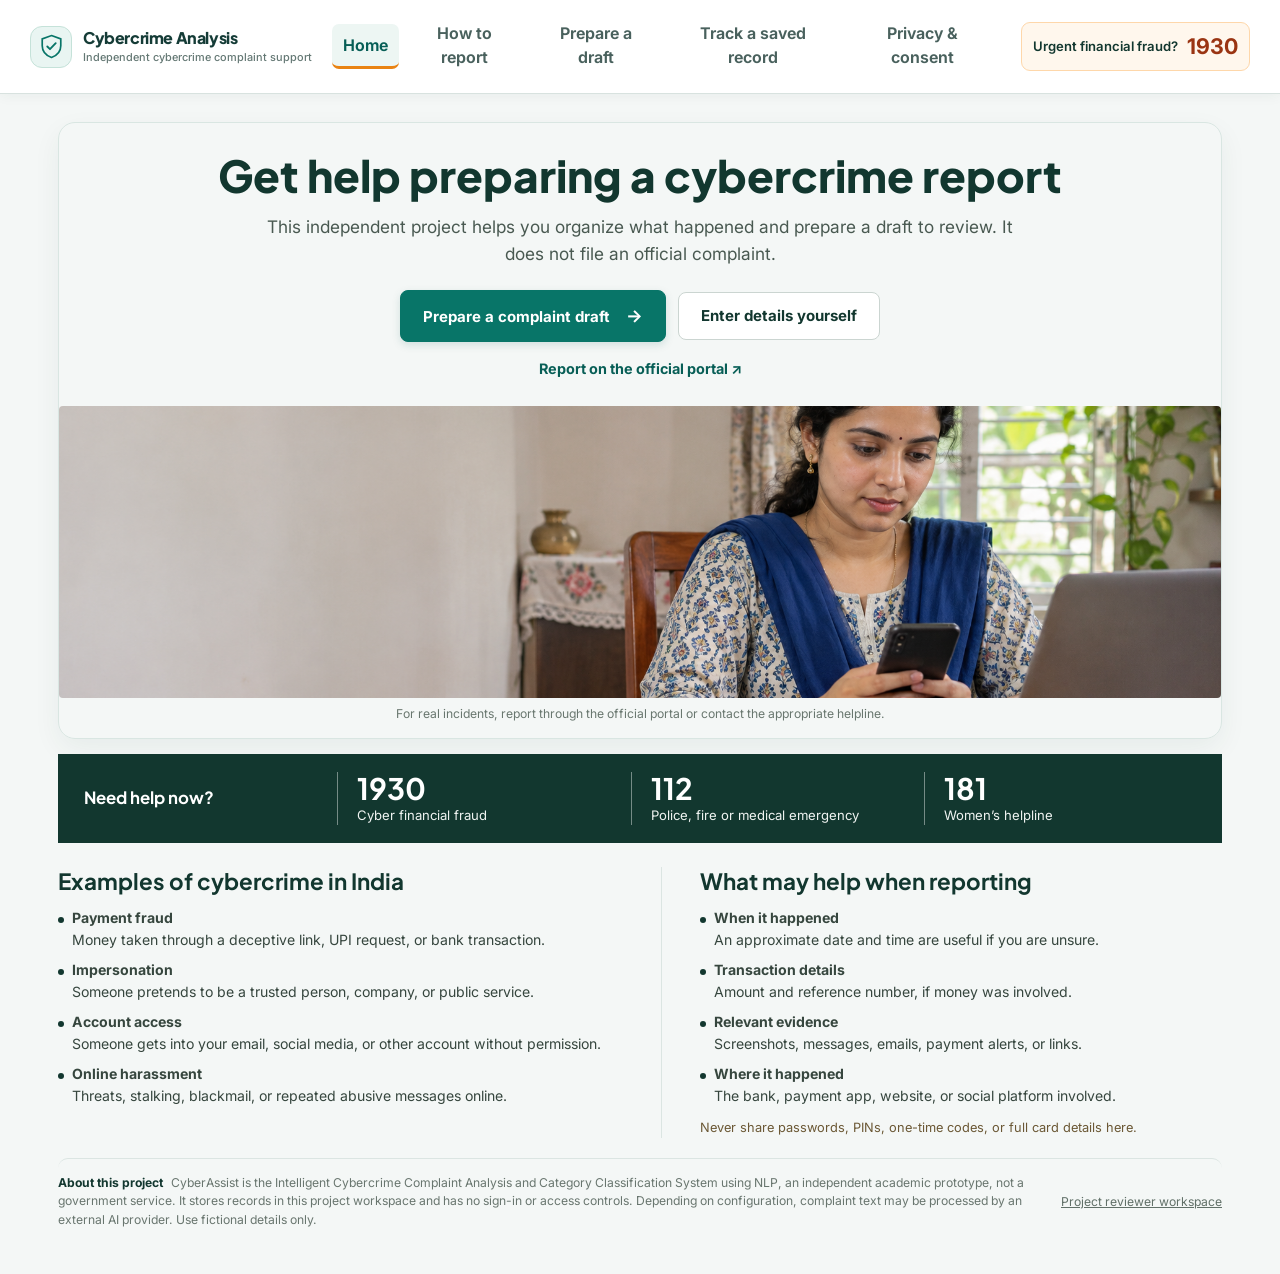
==== commit 84b458c1: "Redesign cybercrime complaint interface" ====
--- a/static/index.html
+++ b/static/index.html
@@ -3,7 +3,7 @@
 <head>
   <meta charset="UTF-8">
   <meta name="viewport" content="width=device-width, initial-scale=1.0">
-  <title>CyberAssist | Intelligent Cybercrime Complaint Analysis and Category Classification System using NLP</title>
+  <title>Intelligent Cybercrime Complaint Analysis and Complaint Category Classification using NLP</title>
   <meta name="description" content="An independent prototype for preparing and reviewing cybercrime complaint drafts.">
   <link rel="icon" type="image/svg+xml" href="/static/cyberassist-mark.svg">
   <link rel="preconnect" href="https://fonts.googleapis.com">
@@ -11,16 +11,18 @@
   <link href="https://fonts.googleapis.com/css2?family=Plus+Jakarta+Sans:wght@400;500;600;700;800&family=Inter:wght@400;500;600;700&display=swap" rel="stylesheet">
   <link rel="stylesheet" href="/static/style.css?v=20261115-citizen-experience">
   <link rel="stylesheet" href="/static/citizen-refresh.css?v=20261115">
+  <link rel="stylesheet" href="/static/redesign.css?v=20261117">
 </head>
 <body>
 
   <!-- Top Navigation Bar -->
   <header class="app-navbar">
     <div class="navbar-inner">
-      <div class="navbar-brand" id="brand-logo-btn">
+      <div class="navbar-brand" id="brand-logo-btn" role="button" tabindex="0" aria-label="Go to home">
+        <span class="brand-shield" aria-hidden="true"><svg viewBox="0 0 32 32" fill="none"><path d="M16 3 27 7v8c0 7-4.6 11.6-11 14-6.4-2.4-11-7-11-14V7l11-4Z" stroke="currentColor" stroke-width="2"/><path d="m11 16 3.2 3.2L21 12" stroke="currentColor" stroke-width="2.2" stroke-linecap="round" stroke-linejoin="round"/></svg></span>
         <div class="brand-text">
-          <span class="brand-title">CyberAssist</span>
-          <span class="brand-prototype-tag">Cybercrime complaint support</span>
+          <span class="brand-title">Cybercrime Analysis</span>
+          <span class="brand-prototype-tag">Independent cybercrime complaint support</span>
         </div>
       </div>
 
@@ -33,7 +35,8 @@
         <button type="button" class="citizen-nav-link active" id="top-nav-home">Home</button>
         <button type="button" class="citizen-nav-link" id="top-nav-help">How to report</button>
         <button type="button" class="citizen-nav-link" id="top-nav-prepare">Prepare a draft</button>
-        <button type="button" class="citizen-nav-link" id="top-nav-track">Find a draft</button>
+        <button type="button" class="citizen-nav-link" id="top-nav-track">Track a saved record</button>
+        <button type="button" class="citizen-nav-link" id="top-nav-privacy">Privacy &amp; consent</button>
       </nav>
 
       <a class="header-hotline" href="tel:1930" aria-label="Call cybercrime helpline 1930">
@@ -858,7 +861,7 @@
             <div class="result-action-buttons">
               <label class="agreement-checkbox-label local-consent-label">
                 <input type="checkbox" id="chk-local-consent" class="styled-checkbox">
-                <span>I understand this saves a draft in the project workspace, which has no sign-in or access controls. This is not an official complaint. Complaint text may be processed by an external AI provider depending on configuration. I will use fictional details only.</span>
+                <span>Review privacy and consent information before saving. This independent prototype is not an official complaint service.</span>
               </label>
               <button type="button" class="btn-download-pdf-clean" id="btn-download-pdf-result">
                 📄 Download Draft (PDF)
@@ -1007,6 +1010,20 @@
   </div>
 
   <!-- Case Inspector Modal (Module F) -->
+  <div class="consent-overlay" id="consent-modal" hidden role="dialog" aria-modal="true" aria-labelledby="consent-title" aria-describedby="consent-summary">
+    <section class="consent-dialog">
+      <header class="consent-header"><span class="consent-symbol" aria-hidden="true">⌑</span><div><p class="consent-eyebrow">Privacy &amp; data use</p><h2 id="consent-title">Before you save this complaint</h2></div><button type="button" class="btn-modal-close" id="btn-consent-close" aria-label="Close consent information">&times;</button></header>
+      <div class="consent-content" id="consent-summary">
+        <p>Saving sends this record to the local investigator review workspace on the computer running this application. Please use fictional details only.</p>
+        <div class="consent-facts"><article><strong>Information collected</strong><p>Your incident description, contact and incident details, classification results, and any evidence you choose to upload.</p></article><article><strong>How it is processed</strong><p>The app uses its NLP classifier and evidence extraction tools to prepare a draft. Depending on configuration, complaint text may be sent to an external AI provider.</p></article><article><strong>Storage and access</strong><p>Records and evidence are stored in this project workspace. This prototype has no sign-in or access controls and is not connected to police or government systems.</p></article></div>
+        <p class="consent-note">This does not submit an official complaint. For an official report in India, visit <a href="https://www.cybercrime.gov.in/" target="_blank" rel="noopener noreferrer">cybercrime.gov.in</a>. You can decline and keep editing your draft.</p>
+        <label class="consent-accept"><input type="checkbox" id="chk-consent-modal"><span><strong>I understand and consent</strong><small>Allow this complaint and its attached evidence to be saved to this project’s local review workspace.</small></span></label>
+      </div>
+      <footer class="consent-actions"><button type="button" class="btn-consent-decline" id="btn-consent-decline">Decline</button><button type="button" class="btn-consent-accept" id="btn-consent-accept" disabled>Accept and save complaint</button></footer>
+    </section>
+  </div>
+
+  <!-- Case Inspector Modal (Module F) -->
   <div class="modal-overlay" id="modal-case-inspector" style="display: none;">
     <div class="modal-dialog-large">
       <div class="modal-header">
--- a/static/redesign.css
+++ b/static/redesign.css
@@ -0,0 +1,122 @@
+:root {
+  --primary-blue: #075e56;
+  --primary-hover: #064b45;
+  --primary-light: #e9f5f2;
+  --primary-border: #b8d8d0;
+  --bg-page: #f4f7f6;
+  --bg-subtle: #eef3f2;
+  --border-light: #dbe5e2;
+  --border-medium: #bfceca;
+  --text-dark: #172b2a;
+  --text-body: #344947;
+  --text-muted: #617572;
+  --font-heading: 'Plus Jakarta Sans', 'Segoe UI', sans-serif;
+  --font-sans: 'Inter', 'Segoe UI', sans-serif;
+}
+body { background: var(--bg-page); color: var(--text-body); }
+.app-navbar { background: #fff; border-bottom-color: #d8e2df; box-shadow: 0 2px 12px rgb(19 53 48 / 5%); }
+.navbar-inner { max-width: 1500px; min-height: 76px; gap: 20px; padding: 12px 30px; }
+.navbar-brand { gap: 11px; flex-shrink: 0; }
+.brand-shield { width: 42px; height: 42px; display: grid; place-items: center; color: #087568; background: #e9f5f2; border: 1px solid #c5e2d9; border-radius: 12px; }
+.brand-shield svg { width: 27px; height: 27px; }
+.brand-title { color: #153c37; font-size: 1rem; font-weight: 800; line-height: 1.3; letter-spacing: -.025em; }
+.brand-prototype-tag { color: #647874; font-size: .68rem; }
+.citizen-nav { gap: 3px; }
+.citizen-nav-link { border-radius: 7px; color: #49615d; padding: 9px 11px; }
+.citizen-nav-link:hover, .citizen-nav-link.active { background: #edf6f3; color: #075e56; }
+.header-hotline { border-radius: 9px; background: #fff7ed; border: 1px solid #fed7aa; padding: 7px 11px; }
+.header-hotline strong { color: #9a3412; }
+.flow-stepper-nav { background: #f2f6f5; border-color: #e1e9e7; }
+.stepper-tab-btn.active { background: #fff; color: #075e56; box-shadow: 0 1px 3px rgb(13 55 49 / 10%); }
+.lang-pill.active { background: #e9f5f2; color: #075e56; border-color: #c4ded7; }
+.app-layout { max-width: 1500px; gap: 25px; padding: 28px 30px 44px; }
+.app-sidebar { width: 248px; border: 1px solid #dce6e3; border-radius: 13px; background: #fff; padding: 14px; box-shadow: 0 5px 18px rgb(18 54 49 / 4%); }
+.sidebar-link { min-height: 44px; border-radius: 8px; color: #516663; }
+.sidebar-link.active { background: #eaf5f2; color: #075e56; box-shadow: inset 3px 0 #0b8274; }
+.sidebar-link:hover { background: #f1f7f5; color: #075e56; }
+.session-box { border-radius: 8px; background: #f6f9f8; }
+.app-workspace { min-width: 0; }
+.screen-view { animation: screen-in .22s ease-out; }
+@keyframes screen-in { from { opacity: .55; transform: translateY(4px); } to { opacity: 1; transform: none; } }
+.home-hero { border: 1px solid #d9e6e2; border-radius: 17px; box-shadow: 0 10px 28px rgb(22 61 55 / 6%); overflow: hidden; }
+.home-primary-action, .btn-primary-action, .btn-save-continue, .btn-consent-accept { background: #087568; border-color: #087568; border-radius: 8px; box-shadow: 0 3px 8px rgb(7 94 86 / 15%); }
+.home-primary-action:hover, .btn-primary-action:hover, .btn-save-continue:hover, .btn-consent-accept:hover:not(:disabled) { background: #065c53; }
+.home-secondary-action, .btn-download-pdf-clean { border-radius: 8px; }
+.clean-form-card, .result-next-card, .dash-table-card, .dashboard-header-banner, .operations-panel, .investigator-import-panel { border-color: #dce6e3; border-radius: 13px; box-shadow: 0 4px 16px rgb(18 54 49 / 4%); }
+.field-input, input, select, textarea { border-radius: 7px; }
+.field-input:focus, input:focus, select:focus, textarea:focus { outline-color: #087568; }
+.complaint-progress { max-width: 850px; }
+.dashboard-mode { background: #f2f6f5; }
+.dashboard-mode .app-navbar { background: #123b36; border-color: #234e48; }
+.dashboard-mode .brand-title { color: #f5fbf9; }
+.dashboard-mode .brand-prototype-tag { color: #c6d9d5; }
+.dashboard-mode .brand-shield { color: #c7eee2; background: #204e47; border-color: #3b6a62; }
+.dashboard-mode .investigator-context-mark { background: #1a5149; border-color: #46776e; color: #d8f4ed; }
+.dashboard-mode .app-sidebar { background: #123b36; border-color: #234e48; }
+.dashboard-mode .sidebar-link.active { background: #20534b; box-shadow: inset 3px 0 #59c5a9; }
+.dashboard-mode .sidebar-link:hover { background: #1c4943; }
+.dashboard-mode .dashboard-header-banner { background: linear-gradient(115deg, #fff 0%, #f1f8f6 100%); }
+.dashboard-mode .badge-police-portal { background: #155e54; }
+.dashboard-mode .badge-live-stream { color: #126c5f; background: #e8f5f1; border-color: #c7e3da; }
+.dashboard-mode .dash-table-card, .dashboard-mode .operations-panel, .dashboard-mode .investigator-import-panel, .dashboard-mode .dash-filter-bar { border-radius: 12px; }
+.dashboard-mode .dash-table thead th { background: #edf5f3; color: #31514b; }
+.dashboard-mode .app-sidebar .sidebar-link { color: #d7e7e3; }
+.dashboard-mode .app-sidebar .sidebar-link.active { color: #fff; }
+.consent-overlay[hidden] { display: none; }
+.consent-overlay { position: fixed; inset: 0; z-index: 500; display: grid; place-items: center; padding: 20px; background: rgb(12 34 31 / 62%); backdrop-filter: blur(4px); }
+.dialog-open { overflow: hidden; }
+.consent-dialog { width: min(680px, 100%); max-height: min(90vh, 820px); overflow: auto; border: 1px solid #dbe7e3; border-radius: 16px; background: #fff; box-shadow: 0 24px 70px rgb(0 0 0 / 25%); animation: modalScale .18s ease-out; }
+.consent-header { display: flex; align-items: center; gap: 13px; padding: 21px 24px; border-bottom: 1px solid #e5ecea; }
+.consent-header > div { flex: 1; }
+.consent-symbol { display: grid; place-items: center; width: 43px; height: 43px; border-radius: 12px; color: #087568; background: #eaf5f2; font-size: 1.4rem; font-weight: 800; }
+.consent-eyebrow { margin: 0 0 3px; color: #087568; font-size: .72rem; font-weight: 750; letter-spacing: .08em; text-transform: uppercase; }
+.consent-header h2 { color: #183b36; font-size: 1.25rem; }
+.consent-content { padding: 20px 24px; color: #435753; font-size: .9rem; }
+.consent-content > p:first-child { margin: 0 0 16px; }
+.consent-facts { display: grid; gap: 10px; }
+.consent-facts article { padding: 12px 14px; border: 1px solid #e1eae7; border-radius: 9px; background: #f8fbfa; }
+.consent-facts strong { display: block; margin-bottom: 3px; color: #1f403a; font-size: .84rem; }
+.consent-facts p { margin: 0; line-height: 1.5; }
+.consent-note { margin: 15px 0; padding: 11px 12px; border-left: 3px solid #d99431; background: #fff9ed; font-size: .82rem; }
+.consent-note a { color: #075e56; font-weight: 700; }
+.consent-accept { display: flex; align-items: flex-start; gap: 11px; padding: 13px; border: 1px solid #b9d9d0; border-radius: 9px; background: #eff8f5; cursor: pointer; }
+.consent-accept input { width: 18px; height: 18px; margin-top: 2px; accent-color: #087568; }
+.consent-accept strong, .consent-accept small { display: block; }
+.consent-accept strong { color: #193f39; font-size: .87rem; }
+.consent-accept small { margin-top: 3px; color: #5c716d; line-height: 1.45; }
+.consent-actions { display: flex; justify-content: flex-end; gap: 10px; padding: 15px 24px; border-top: 1px solid #e5ecea; background: #f8faf9; }
+.consent-actions button { min-height: 42px; padding: 0 16px; border-radius: 8px; font: 650 .88rem var(--font-sans); cursor: pointer; }
+.btn-consent-decline { color: #38534e; background: #fff; border: 1px solid #cbd9d5; }
+.btn-consent-accept { color: #fff; }
+.btn-consent-accept:disabled { cursor: not-allowed; opacity: .48; }
+.local-consent-label { color: #536a65; font-size: .8rem; }
+.home-disclaimer { border-radius: 10px; }
+@media (max-width: 1024px) {
+  .navbar-inner { padding: 10px 18px; }
+  .app-layout { padding: 18px; }
+  .dashboard-mode .app-sidebar { top: 58px; }
+}
+@media (max-width: 760px) {
+  .navbar-inner { gap: 10px; }
+  .brand-title { font-size: .86rem; }
+  .brand-prototype-tag { font-size: .61rem; }
+  .citizen-nav { order: 4; width: 100%; overflow-x: auto; }
+  .citizen-nav-link { white-space: nowrap; }
+  .header-hotline { margin-left: auto; }
+  .flow-stepper-nav { order: 5; }
+  .app-layout { padding: 12px; gap: 12px; }
+  .app-sidebar { width: 100%; }
+  .sidebar-menu { flex-direction: row; overflow-x: auto; }
+  .sidebar-link { flex: 0 0 auto; }
+  .sidebar-footer { display: none; }
+  .consent-header, .consent-content { padding-left: 17px; padding-right: 17px; }
+  .consent-actions { padding: 12px 17px; }
+}
+@media (max-width: 480px) {
+  .header-hotline span { display: none; }
+  .header-hotline { padding: 6px 9px; }
+  .brand-shield { width: 36px; height: 36px; }
+  .brand-shield svg { width: 23px; }
+  .consent-actions { flex-direction: column-reverse; }
+  .consent-actions button { width: 100%; }
+}
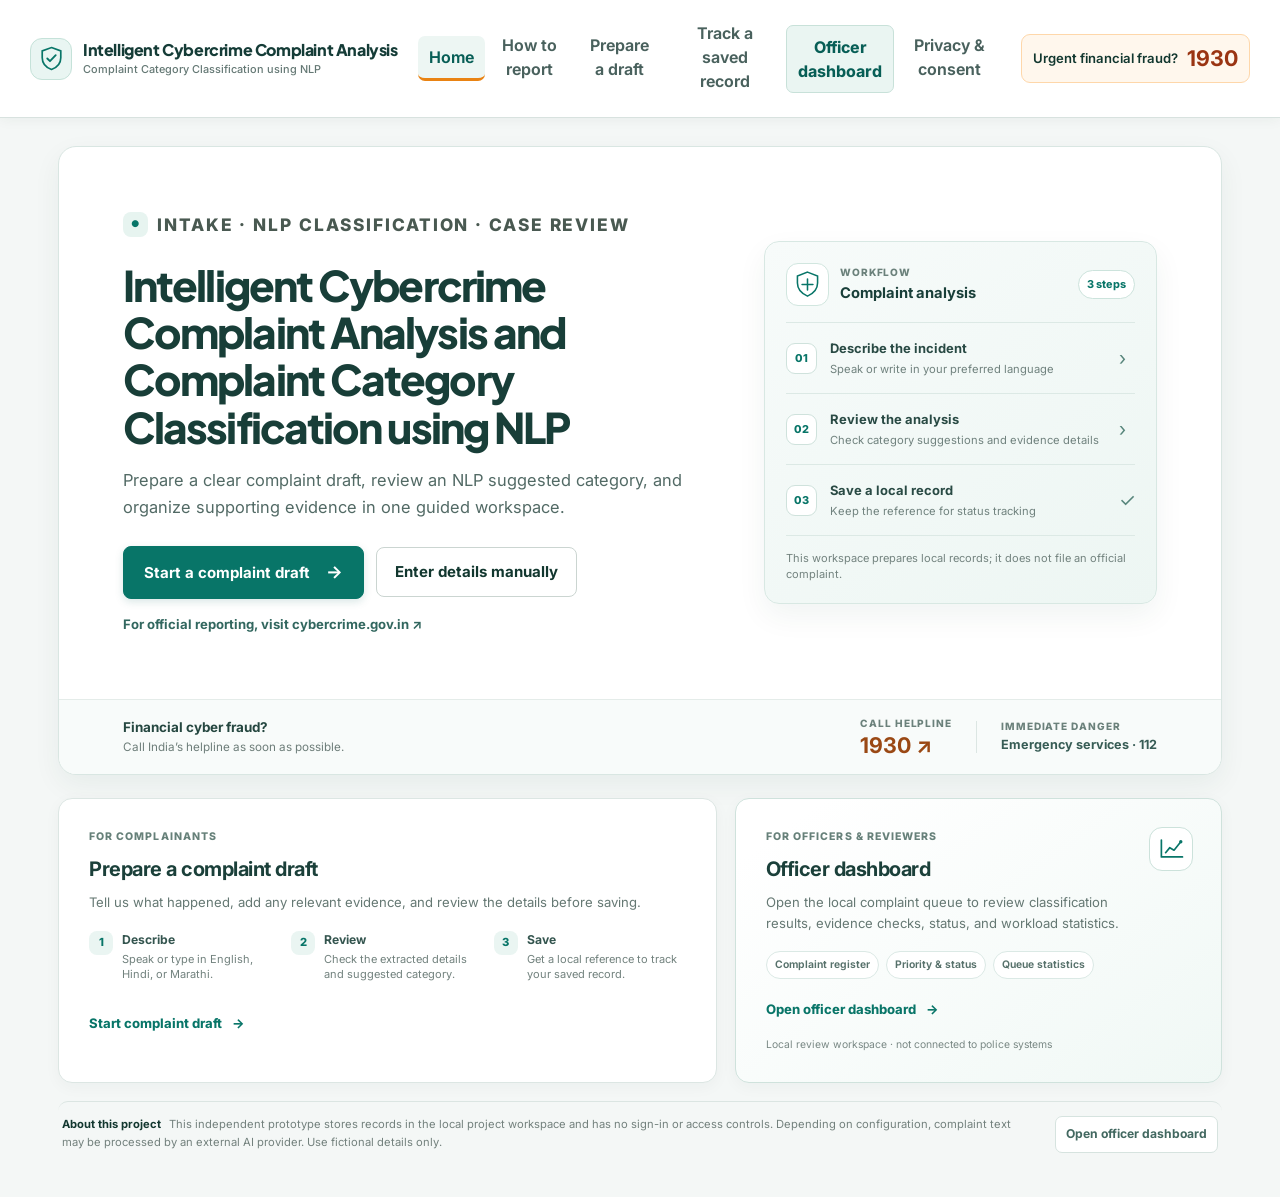
==== commit f02dd692: "Rework landing page and expose officer dashboard" ====
--- a/static/index.html
+++ b/static/index.html
@@ -4,14 +4,14 @@
   <meta charset="UTF-8">
   <meta name="viewport" content="width=device-width, initial-scale=1.0">
   <title>Intelligent Cybercrime Complaint Analysis and Complaint Category Classification using NLP</title>
-  <meta name="description" content="An independent prototype for preparing and reviewing cybercrime complaint drafts.">
-  <link rel="icon" type="image/svg+xml" href="/static/cyberassist-mark.svg">
+  <meta name="description" content="Intelligent Cybercrime Complaint Analysis and Complaint Category Classification using NLP. Prepare complaint drafts, review NLP category suggestions, and manage local case records.">
+  <link rel="icon" type="image/svg+xml" href="/static/project-mark.svg">
   <link rel="preconnect" href="https://fonts.googleapis.com">
   <link rel="preconnect" href="https://fonts.gstatic.com" crossorigin>
   <link href="https://fonts.googleapis.com/css2?family=Plus+Jakarta+Sans:wght@400;500;600;700;800&family=Inter:wght@400;500;600;700&display=swap" rel="stylesheet">
   <link rel="stylesheet" href="/static/style.css?v=20261115-citizen-experience">
   <link rel="stylesheet" href="/static/citizen-refresh.css?v=20261115">
-  <link rel="stylesheet" href="/static/redesign.css?v=20261117">
+  <link rel="stylesheet" href="/static/redesign.css?v=20261117b">
 </head>
 <body>
 
@@ -21,14 +21,14 @@
       <div class="navbar-brand" id="brand-logo-btn" role="button" tabindex="0" aria-label="Go to home">
         <span class="brand-shield" aria-hidden="true"><svg viewBox="0 0 32 32" fill="none"><path d="M16 3 27 7v8c0 7-4.6 11.6-11 14-6.4-2.4-11-7-11-14V7l11-4Z" stroke="currentColor" stroke-width="2"/><path d="m11 16 3.2 3.2L21 12" stroke="currentColor" stroke-width="2.2" stroke-linecap="round" stroke-linejoin="round"/></svg></span>
         <div class="brand-text">
-          <span class="brand-title">Cybercrime Analysis</span>
-          <span class="brand-prototype-tag">Independent cybercrime complaint support</span>
+          <span class="brand-title">Intelligent Cybercrime Complaint Analysis</span>
+          <span class="brand-prototype-tag">Complaint Category Classification using NLP</span>
         </div>
       </div>
 
       <div class="investigator-header-context">
-        <span class="investigator-context-mark">IR</span>
-        <span><strong>Investigator workspace</strong><small>Case review environment</small></span>
+        <span class="investigator-context-mark">OD</span>
+        <span><strong>Officer dashboard</strong><small>Local case review workspace</small></span>
       </div>
 
       <nav class="citizen-nav" aria-label="Main navigation">
@@ -36,6 +36,7 @@
         <button type="button" class="citizen-nav-link" id="top-nav-help">How to report</button>
         <button type="button" class="citizen-nav-link" id="top-nav-prepare">Prepare a draft</button>
         <button type="button" class="citizen-nav-link" id="top-nav-track">Track a saved record</button>
+        <button type="button" class="citizen-nav-link officer-nav-link" id="top-nav-officer">Officer dashboard</button>
         <button type="button" class="citizen-nav-link" id="top-nav-privacy">Privacy &amp; consent</button>
       </nav>
 
@@ -113,7 +114,7 @@
       </nav>
 
       <div class="sidebar-footer">
-        <div class="investigator-sidebar-note"><span class="workspace-status-dot"></span><span><strong>Investigator workspace</strong><small>Local review records</small></span></div>
+        <div class="investigator-sidebar-note"><span class="workspace-status-dot"></span><span><strong>Officer dashboard</strong><small>Local review records</small></span></div>
         <div class="session-box">
           <div class="session-lbl">Session Reference</div>
           <div class="session-val" id="lbl-session-id">CYB-2026-LIVE</div>
@@ -131,58 +132,37 @@
       <!-- SCREEN 3: REPORT CYBERCRIME (CHOOSE MODE)                        -->
       <!-- ================================================================= -->
       <section class="screen-view active" id="page-choose-mode">
-        <section class="home-hero" aria-labelledby="home-title">
-          <div class="home-copy">
-            <h1 id="home-title">Get help preparing a cybercrime report</h1>
-            <p>This independent project helps you organize what happened and prepare a draft to review. It does not file an official complaint.</p>
-            <div class="home-actions">
-              <div id="card-choose-voice">
-                <button type="button" class="home-primary-action" id="btn-start-voice">Prepare a complaint draft <span aria-hidden="true">→</span></button>
-              </div>
-              <div id="card-choose-manual">
-                <button type="button" class="home-secondary-action" id="btn-start-manual">Enter details yourself</button>
-              </div>
-            </div>
-            <a class="official-portal-link" href="https://www.cybercrime.gov.in/" target="_blank" rel="noopener noreferrer">Report on the official portal <span aria-hidden="true">↗</span></a>
-          </div>
-          <figure class="home-photo">
-            <img src="/static/assets/cyberassist-home.png" alt="A woman documenting an online incident at home" fetchpriority="high">
-            <figcaption>For real incidents, report through the official portal or contact the appropriate helpline.</figcaption>
-          </figure>
+        <section class="home-hero home-hero-redesigned" aria-labelledby="home-title">
+          <div class="hero-main">
+            <div class="home-copy">
+              <p class="hero-eyebrow"><span class="hero-eyebrow-mark" aria-hidden="true">●</span> INTAKE · NLP CLASSIFICATION · CASE REVIEW</p>
+              <h1 id="home-title">Intelligent Cybercrime Complaint Analysis and Complaint Category Classification using NLP</h1>
+              <p class="hero-description">Prepare a clear complaint draft, review an NLP suggested category, and organize supporting evidence in one guided workspace.</p>
+              <div class="home-actions">
+                <div id="card-choose-voice"><button type="button" class="home-primary-action" id="btn-start-voice">Start a complaint draft <span aria-hidden="true">→</span></button></div>
+                <div id="card-choose-manual"><button type="button" class="home-secondary-action" id="btn-start-manual">Enter details manually</button></div>
+              </div>
+              <a class="official-portal-link" href="https://www.cybercrime.gov.in/" target="_blank" rel="noopener noreferrer">For official reporting, visit cybercrime.gov.in <span aria-hidden="true">↗</span></a>
+            </div>
+            <aside class="analysis-preview" aria-label="How complaint analysis works">
+              <div class="preview-topline"><span class="preview-icon" aria-hidden="true"><svg viewBox="0 0 40 40" fill="none"><path d="M20 4 33 9v9c0 8-5.4 13.5-13 17-7.6-3.5-13-9-13-17V9l13-5Z" stroke="currentColor" stroke-width="2"/><path d="M13 20h14M20 13v14" stroke="currentColor" stroke-width="2" stroke-linecap="round"/></svg></span><span><small>WORKFLOW</small><strong>Complaint analysis</strong></span><span class="preview-status">3 steps</span></div>
+              <div class="preview-step"><span class="preview-step-number">01</span><span><strong>Describe the incident</strong><small>Speak or write in your preferred language</small></span><span class="preview-step-arrow">›</span></div>
+              <div class="preview-step"><span class="preview-step-number">02</span><span><strong>Review the analysis</strong><small>Check category suggestions and evidence details</small></span><span class="preview-step-arrow">›</span></div>
+              <div class="preview-step"><span class="preview-step-number">03</span><span><strong>Save a local record</strong><small>Keep the reference for status tracking</small></span><span class="preview-step-arrow">✓</span></div>
+              <p class="preview-disclaimer">This workspace prepares local records; it does not file an official complaint.</p>
+            </aside>
+          </div>
+          <div class="home-help-strip"><div><strong>Financial cyber fraud?</strong><span>Call India’s helpline as soon as possible.</span></div><a href="tel:1930"><small>CALL HELPLINE</small><strong>1930 <span aria-hidden="true">↗</span></strong></a><span class="help-strip-divider"></span><a href="tel:112"><small>IMMEDIATE DANGER</small><strong>Emergency services · 112</strong></a></div>
         </section>
 
-        <section class="home-helplines" aria-label="Important helplines">
-          <h2>Need help now?</h2>
-          <a href="tel:1930"><strong>1930</strong><span>Cyber financial fraud</span></a>
-          <a href="tel:112"><strong>112</strong><span>Police, fire or medical emergency</span></a>
-          <a href="tel:181"><strong>181</strong><span>Women’s helpline</span></a>
+        <section class="home-next-grid" id="how-to-report" aria-label="Choose a workspace">
+          <article class="next-panel citizen-panel"><div class="panel-kicker">FOR COMPLAINANTS</div><h2>Prepare a complaint draft</h2><p>Tell us what happened, add any relevant evidence, and review the details before saving.</p><ol class="process-list"><li><span>1</span><div><strong>Describe</strong><small>Speak or type in English, Hindi, or Marathi.</small></div></li><li><span>2</span><div><strong>Review</strong><small>Check the extracted details and suggested category.</small></div></li><li><span>3</span><div><strong>Save</strong><small>Get a local reference to track your saved record.</small></div></li></ol><button type="button" class="panel-link-button" id="home-start-report">Start complaint draft <span aria-hidden="true">→</span></button></article>
+          <article class="next-panel officer-panel"><div class="panel-kicker">FOR OFFICERS &amp; REVIEWERS</div><div class="officer-panel-icon" aria-hidden="true"><svg viewBox="0 0 32 32" fill="none"><path d="M4 26V6m0 20h25M9 21l5-6 5 3 8-10" stroke="currentColor" stroke-width="2" stroke-linecap="round" stroke-linejoin="round"/><circle cx="27" cy="8" r="2" fill="currentColor"/></svg></div><h2>Officer dashboard</h2><p>Open the local complaint queue to review classification results, evidence checks, status, and workload statistics.</p><div class="officer-feature-list"><span>Complaint register</span><span>Priority &amp; status</span><span>Queue statistics</span></div><button type="button" class="panel-link-button" id="home-open-officer">Open officer dashboard <span aria-hidden="true">→</span></button><small class="officer-local-note">Local review workspace · not connected to police systems</small></article>
         </section>
 
-        <section class="home-guidance" id="how-to-report" aria-label="Cybercrime reporting information">
-          <div>
-            <h2>Examples of cybercrime in India</h2>
-            <ul>
-              <li><strong>Payment fraud</strong><span>Money taken through a deceptive link, UPI request, or bank transaction.</span></li>
-              <li><strong>Impersonation</strong><span>Someone pretends to be a trusted person, company, or public service.</span></li>
-              <li><strong>Account access</strong><span>Someone gets into your email, social media, or other account without permission.</span></li>
-              <li><strong>Online harassment</strong><span>Threats, stalking, blackmail, or repeated abusive messages online.</span></li>
-            </ul>
-          </div>
-          <div>
-            <h2>What may help when reporting</h2>
-            <ul>
-              <li><strong>When it happened</strong><span>An approximate date and time are useful if you are unsure.</span></li>
-              <li><strong>Transaction details</strong><span>Amount and reference number, if money was involved.</span></li>
-              <li><strong>Relevant evidence</strong><span>Screenshots, messages, emails, payment alerts, or links.</span></li>
-              <li><strong>Where it happened</strong><span>The bank, payment app, website, or social platform involved.</span></li>
-            </ul>
-            <p class="home-safety-note">Never share passwords, PINs, one-time codes, or full card details here.</p>
-          </div>
-        </section>
-
-        <footer class="home-disclaimer">
-          <p><strong>About this project</strong> CyberAssist is the Intelligent Cybercrime Complaint Analysis and Category Classification System using NLP, an independent academic prototype, not a government service. It stores records in this project workspace and has no sign-in or access controls. Depending on configuration, complaint text may be processed by an external AI provider. Use fictional details only.</p>
-          <button type="button" id="btn-reviewer-workspace" class="reviewer-link">Project reviewer workspace</button>
+        <footer class="home-disclaimer home-disclaimer-redesigned">
+          <p><strong>About this project</strong> This independent prototype stores records in the local project workspace and has no sign-in or access controls. Depending on configuration, complaint text may be processed by an external AI provider. Use fictional details only.</p>
+          <button type="button" id="btn-reviewer-workspace" class="reviewer-link">Open officer dashboard</button>
         </footer>
       </section>
 
@@ -884,11 +864,11 @@
         <div class="dashboard-header-banner">
           <div>
             <div class="dash-badges-row">
-              <span class="badge-police-portal">Investigator workspace</span>
+              <span class="badge-police-portal">Officer dashboard</span>
               <span class="badge-live-stream">Local records only</span>
             </div>
-            <h1 class="dash-main-title">Case review</h1>
-            <p class="dash-main-sub">Review submitted complaints, check evidence, and record the next action. This workspace is not connected to police or NCRP systems.</p>
+            <h1 class="dash-main-title">Complaint overview</h1>
+            <p class="dash-main-sub">Review saved complaints, classification suggestions, priority, evidence checks, and workload statistics. This local workspace is not connected to police or NCRP systems.</p>
           </div>
           <div class="dash-actions">
             <button type="button" class="btn-refresh-cases" id="btn-refresh-cases">Refresh records</button>
--- a/static/redesign.css
+++ b/static/redesign.css
@@ -91,12 +91,118 @@
 .btn-consent-accept:disabled { cursor: not-allowed; opacity: .48; }
 .local-consent-label { color: #536a65; font-size: .8rem; }
 .home-disclaimer { border-radius: 10px; }
+
+/* Homepage hierarchy and direct workspace entry points */
+.officer-nav-link { color: #075e56 !important; font-weight: 750 !important; background: #eaf5f2 !important; border: 1px solid #c8e1d9 !important; }
+.officer-nav-link:hover { background: #dcefe9 !important; }
+.home-hero-redesigned { padding: 0; border-radius: 18px; background: #fff; }
+.hero-main { display: grid; grid-template-columns: minmax(0, 1.2fr) minmax(310px, .8fr); gap: clamp(22px, 4vw, 62px); align-items: center; padding: clamp(30px, 5vw, 64px); }
+.home-hero-redesigned .home-copy { max-width: none; margin: 0; padding: 0; text-align: left; }
+.hero-eyebrow { display: flex; align-items: center; gap: 9px; margin: 0 0 17px; color: #52726b; font-size: .7rem; font-weight: 800; letter-spacing: .11em; }
+.hero-eyebrow-mark { display: grid; place-items: center; width: 25px; height: 25px; border-radius: 8px; background: #e7f4f0; color: #087568; font-size: .58rem; }
+.home-hero-redesigned .home-copy h1 { max-width: 760px; margin: 0 0 17px; color: #183e38; font-size: clamp(2rem, 3.3vw, 3.35rem); line-height: 1.12; letter-spacing: -.045em; }
+.hero-description { max-width: 620px !important; margin: 0 0 25px !important; color: #526a65 !important; font-size: 1.03rem !important; line-height: 1.65 !important; }
+.home-hero-redesigned .home-actions { justify-content: flex-start; }
+.home-hero-redesigned .home-primary-action { min-height: 50px; padding-inline: 20px; }
+.home-hero-redesigned .home-secondary-action { min-height: 50px; padding-inline: 18px; }
+.home-hero-redesigned .official-portal-link { color: #32675f; font-size: .82rem; }
+.analysis-preview { position: relative; padding: 21px; border: 1px solid #d8e8e3; border-radius: 15px; background: linear-gradient(145deg, #f7fbfa, #edf6f3); box-shadow: 0 12px 30px rgb(18 65 56 / 6%); }
+.preview-topline { display: flex; align-items: center; gap: 11px; padding: 0 0 16px; border-bottom: 1px solid #dce9e5; }
+.preview-icon { display: grid; place-items: center; width: 43px; height: 43px; color: #087568; background: #fff; border: 1px solid #d1e6df; border-radius: 12px; }
+.preview-icon svg { width: 31px; height: 31px; }
+.preview-topline > span:nth-child(2) { display: grid; gap: 2px; flex: 1; }
+.preview-topline small, .home-help-strip small { color: #6b817b; font-size: .63rem; font-weight: 800; letter-spacing: .09em; }
+.preview-topline strong { color: #193f39; font-size: .92rem; }
+.preview-status { padding: 5px 8px; color: #087568; border: 1px solid #cce3dc; border-radius: 99px; background: #fff; font-size: .68rem; font-weight: 750; }
+.preview-step { display: grid; grid-template-columns: 34px 1fr 16px; align-items: center; gap: 10px; padding: 16px 0; border-bottom: 1px solid #dce9e5; }
+.preview-step-number { display: grid; place-items: center; width: 31px; height: 31px; border: 1px solid #cfe2dc; border-radius: 9px; color: #087568; background: #fff; font-size: .68rem; font-weight: 800; }
+.preview-step > span:nth-child(2) { display: grid; gap: 3px; }
+.preview-step strong { color: #294a44; font-size: .81rem; }
+.preview-step small { color: #70827e; font-size: .7rem; line-height: 1.4; }
+.preview-step-arrow { color: #57857b; font-size: 1.2rem; }
+.preview-disclaimer { margin: 14px 0 0; color: #73837f; font-size: .69rem; line-height: 1.45; }
+.home-help-strip { display: flex; align-items: center; gap: 24px; padding: 16px clamp(24px, 5vw, 64px); border-top: 1px solid #e4ece9; background: #f8fbfa; }
+.home-help-strip > div { display: grid; gap: 2px; margin-right: auto; }
+.home-help-strip > div strong { color: #254740; font-size: .84rem; }
+.home-help-strip > div span { color: #6d7d79; font-size: .73rem; }
+.home-help-strip > a { display: grid; gap: 2px; text-decoration: none; }
+.home-help-strip > a:last-child strong { color: #375c55; font-size: .79rem; }
+.home-help-strip > a:first-of-type strong { color: #9a4814; font-size: 1.35rem; line-height: 1.15; }
+.help-strip-divider { width: 1px; height: 32px; background: #dce6e3; }
+.home-next-grid { display: grid; grid-template-columns: 1.15fr .85fr; gap: 18px; margin: 23px 0 18px; scroll-margin-top: 90px; }
+.next-panel { position: relative; min-width: 0; padding: clamp(20px, 3vw, 30px); border: 1px solid #dce6e3; border-radius: 14px; background: #fff; box-shadow: 0 4px 16px rgb(18 54 49 / 4%); }
+.panel-kicker { margin-bottom: 10px; color: #668079; font-size: .66rem; font-weight: 800; letter-spacing: .1em; }
+.next-panel h2 { margin: 0 0 8px; color: #1b403a; font-size: 1.25rem; letter-spacing: -.025em; }
+.next-panel > p { max-width: 570px; margin: 0 0 18px; color: #657873; font-size: .82rem; line-height: 1.55; }
+.process-list { display: grid; grid-template-columns: repeat(3, minmax(0,1fr)); gap: 10px; margin: 18px 0 20px; padding: 0; list-style: none; }
+.process-list li { display: flex; align-items: flex-start; gap: 9px; }
+.process-list li > span { display: grid; place-items: center; flex: 0 0 24px; width: 24px; height: 24px; border-radius: 8px; color: #087568; background: #eaf5f2; font-size: .7rem; font-weight: 800; }
+.process-list li div { display: grid; gap: 3px; }
+.process-list strong { color: #34554f; font-size: .76rem; }
+.process-list small { color: #72827e; font-size: .69rem; line-height: 1.4; }
+.panel-link-button { display: inline-flex; align-items: center; gap: 10px; min-height: 41px; padding: 0; border: 0; color: #087568; background: transparent; font: 750 .82rem var(--font-sans); cursor: pointer; }
+.panel-link-button:hover { color: #064b45; text-decoration: underline; text-underline-offset: 4px; }
+.officer-panel { padding-right: 78px; background: linear-gradient(145deg, #fff 10%, #f0f8f5 100%); border-color: #cfe2dc; }
+.officer-panel-icon { position: absolute; top: 28px; right: 28px; display: grid; place-items: center; width: 44px; height: 44px; color: #087568; border: 1px solid #cce2db; border-radius: 13px; background: #fff; }
+.officer-panel-icon svg { width: 27px; height: 27px; }
+.officer-feature-list { display: flex; gap: 7px; flex-wrap: wrap; margin: 15px 0 10px; }
+.officer-feature-list span { padding: 5px 8px; border: 1px solid #dbe9e5; border-radius: 99px; color: #57716b; background: #fff; font-size: .65rem; font-weight: 650; }
+.officer-local-note { display: block; margin-top: 7px; color: #7a8985; font-size: .65rem; }
+.home-disclaimer-redesigned { align-items: flex-start; padding: 14px 4px 0; }
+.home-disclaimer-redesigned p { color: #73817d; font-size: .7rem; }
+.home-disclaimer-redesigned .reviewer-link { border: 1px solid #d6e3df; border-radius: 7px; padding: 8px 10px; color: #426860; background: #fff; text-decoration: none; font-weight: 700; }
+.home-disclaimer-redesigned .reviewer-link:hover { background: #edf6f3; }
+.dashboard-mode .investigator-header-context { margin-left: auto; }
+.dashboard-mode .investigator-context-mark { font-size: .66rem; }
+.dashboard-mode .brand-title { max-width: 470px; }
+@media (min-width: 761px) and (max-width: 1100px) {
+  .navbar-inner { display: grid !important; grid-template-columns: minmax(0, 1fr) auto; grid-template-areas: "brand hotline" "nav nav"; column-gap: 16px; }
+  .navbar-brand { grid-area: brand; }
+  .header-hotline { grid-area: hotline; justify-self: end; }
+  .citizen-nav { grid-area: nav; justify-content: flex-end; overflow-x: auto; }
+}
+@media (max-width: 1100px) {
+  .hero-main { grid-template-columns: minmax(0, 1.1fr) minmax(285px, .9fr); gap: 24px; padding: 34px; }
+  .home-hero-redesigned .home-copy h1 { font-size: clamp(1.9rem, 3.5vw, 2.7rem); }
+  .process-list { grid-template-columns: 1fr; gap: 12px; }
+  .process-list li { align-items: center; }
+}
+@media (max-width: 760px) {
+  .navbar-inner { align-items: center; }
+  .brand-title { font-size: .82rem; }
+  .brand-prototype-tag { font-size: .58rem; }
+  .officer-nav-link { order: 1; }
+  .hero-main { grid-template-columns: 1fr; padding: 27px 22px 22px; }
+  .home-hero-redesigned .home-copy h1 { max-width: 650px; font-size: clamp(2rem, 8vw, 2.7rem); }
+  .analysis-preview { max-width: 560px; }
+  .home-help-strip { display: grid; grid-template-columns: 1fr 1fr; gap: 14px; padding: 15px 22px; }
+  .home-help-strip > div { grid-column: 1 / -1; }
+  .help-strip-divider { display: none; }
+  .home-next-grid { grid-template-columns: 1fr; gap: 12px; margin-top: 14px; }
+  .process-list { grid-template-columns: repeat(3, minmax(0,1fr)); }
+  .process-list li { align-items: flex-start; }
+  .officer-panel { padding-right: 76px; }
+}
+@media (max-width: 480px) {
+  .home-hero-redesigned .home-copy h1 { font-size: 1.95rem; }
+  .hero-eyebrow { font-size: .6rem; letter-spacing: .07em; }
+  .home-hero-redesigned .home-actions { gap: 8px; }
+  .process-list { grid-template-columns: 1fr; }
+  .process-list li { align-items: center; }
+  .officer-panel { padding-right: 64px; }
+  .officer-panel-icon { top: 20px; right: 18px; width: 38px; height: 38px; }
+  .home-disclaimer-redesigned { display: block; }
+}
 @media (max-width: 1024px) {
   .navbar-inner { padding: 10px 18px; }
   .app-layout { padding: 18px; }
   .dashboard-mode .app-sidebar { top: 58px; }
 }
 @media (max-width: 760px) {
+  .navbar-inner { display: grid !important; grid-template-columns: minmax(0, 1fr) auto; grid-template-areas: "brand hotline" "nav nav"; }
+  .navbar-brand { grid-area: brand; }
+  .header-hotline { grid-area: hotline; }
+  .citizen-nav { grid-area: nav; justify-content: flex-start; }
   .navbar-inner { gap: 10px; }
   .brand-title { font-size: .86rem; }
   .brand-prototype-tag { font-size: .61rem; }
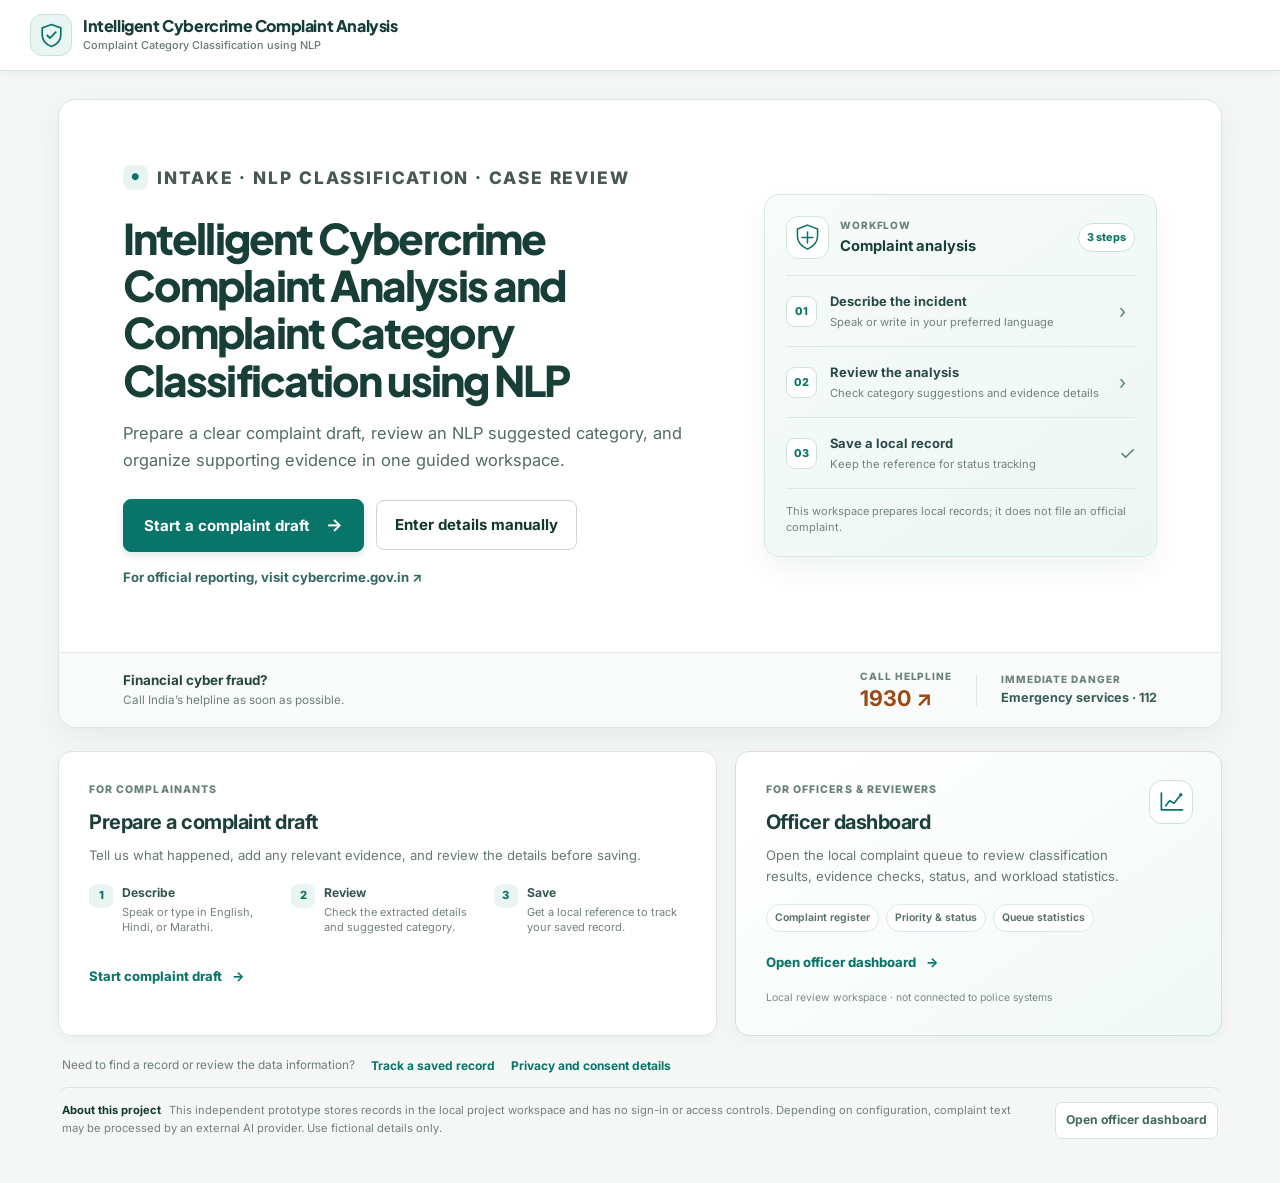
==== commit 5affabd6: "Remove navigation bar and gate report intake with consent" ====
--- a/static/index.html
+++ b/static/index.html
@@ -11,7 +11,7 @@
   <link href="https://fonts.googleapis.com/css2?family=Plus+Jakarta+Sans:wght@400;500;600;700;800&family=Inter:wght@400;500;600;700&display=swap" rel="stylesheet">
   <link rel="stylesheet" href="/static/style.css?v=20261115-citizen-experience">
   <link rel="stylesheet" href="/static/citizen-refresh.css?v=20261115">
-  <link rel="stylesheet" href="/static/redesign.css?v=20261117b">
+  <link rel="stylesheet" href="/static/redesign.css?v=20261117e">
 </head>
 <body>
 
@@ -29,6 +29,7 @@
       <div class="investigator-header-context">
         <span class="investigator-context-mark">OD</span>
         <span><strong>Officer dashboard</strong><small>Local case review workspace</small></span>
+        <button type="button" class="officer-return-btn" id="btn-officer-home">Back to home</button>
       </div>
 
       <nav class="citizen-nav" aria-label="Main navigation">
@@ -159,6 +160,7 @@
           <article class="next-panel citizen-panel"><div class="panel-kicker">FOR COMPLAINANTS</div><h2>Prepare a complaint draft</h2><p>Tell us what happened, add any relevant evidence, and review the details before saving.</p><ol class="process-list"><li><span>1</span><div><strong>Describe</strong><small>Speak or type in English, Hindi, or Marathi.</small></div></li><li><span>2</span><div><strong>Review</strong><small>Check the extracted details and suggested category.</small></div></li><li><span>3</span><div><strong>Save</strong><small>Get a local reference to track your saved record.</small></div></li></ol><button type="button" class="panel-link-button" id="home-start-report">Start complaint draft <span aria-hidden="true">→</span></button></article>
           <article class="next-panel officer-panel"><div class="panel-kicker">FOR OFFICERS &amp; REVIEWERS</div><div class="officer-panel-icon" aria-hidden="true"><svg viewBox="0 0 32 32" fill="none"><path d="M4 26V6m0 20h25M9 21l5-6 5 3 8-10" stroke="currentColor" stroke-width="2" stroke-linecap="round" stroke-linejoin="round"/><circle cx="27" cy="8" r="2" fill="currentColor"/></svg></div><h2>Officer dashboard</h2><p>Open the local complaint queue to review classification results, evidence checks, status, and workload statistics.</p><div class="officer-feature-list"><span>Complaint register</span><span>Priority &amp; status</span><span>Queue statistics</span></div><button type="button" class="panel-link-button" id="home-open-officer">Open officer dashboard <span aria-hidden="true">→</span></button><small class="officer-local-note">Local review workspace · not connected to police systems</small></article>
         </section>
+        <div class="home-utility-links"><span>Need to find a record or review the data information?</span><button type="button" id="home-open-track">Track a saved record</button><button type="button" id="home-open-privacy">Privacy and consent details</button></div>
 
         <footer class="home-disclaimer home-disclaimer-redesigned">
           <p><strong>About this project</strong> This independent prototype stores records in the local project workspace and has no sign-in or access controls. Depending on configuration, complaint text may be processed by an external AI provider. Use fictional details only.</p>
@@ -994,12 +996,11 @@
     <section class="consent-dialog">
       <header class="consent-header"><span class="consent-symbol" aria-hidden="true">⌑</span><div><p class="consent-eyebrow">Privacy &amp; data use</p><h2 id="consent-title">Before you save this complaint</h2></div><button type="button" class="btn-modal-close" id="btn-consent-close" aria-label="Close consent information">&times;</button></header>
       <div class="consent-content" id="consent-summary">
-        <p>Saving sends this record to the local investigator review workspace on the computer running this application. Please use fictional details only.</p>
+        <p>Before the form opens, review how the complaint details and evidence you provide will be processed and stored. Starting a draft does not submit an official complaint. Please use fictional details only.</p>
         <div class="consent-facts"><article><strong>Information collected</strong><p>Your incident description, contact and incident details, classification results, and any evidence you choose to upload.</p></article><article><strong>How it is processed</strong><p>The app uses its NLP classifier and evidence extraction tools to prepare a draft. Depending on configuration, complaint text may be sent to an external AI provider.</p></article><article><strong>Storage and access</strong><p>Records and evidence are stored in this project workspace. This prototype has no sign-in or access controls and is not connected to police or government systems.</p></article></div>
         <p class="consent-note">This does not submit an official complaint. For an official report in India, visit <a href="https://www.cybercrime.gov.in/" target="_blank" rel="noopener noreferrer">cybercrime.gov.in</a>. You can decline and keep editing your draft.</p>
-        <label class="consent-accept"><input type="checkbox" id="chk-consent-modal"><span><strong>I understand and consent</strong><small>Allow this complaint and its attached evidence to be saved to this project’s local review workspace.</small></span></label>
       </div>
-      <footer class="consent-actions"><button type="button" class="btn-consent-decline" id="btn-consent-decline">Decline</button><button type="button" class="btn-consent-accept" id="btn-consent-accept" disabled>Accept and save complaint</button></footer>
+      <footer class="consent-actions"><label class="consent-accept"><input type="checkbox" id="chk-consent-modal"><span><strong>I understand and consent</strong><small>Allow this complaint and its attached evidence to be saved to this project’s local review workspace.</small></span></label><button type="button" class="btn-consent-decline" id="btn-consent-decline">Decline</button><button type="button" class="btn-consent-accept" id="btn-consent-accept" disabled>Accept and save complaint</button></footer>
     </section>
   </div>
 
@@ -1027,6 +1028,6 @@
     <span id="toast-text">Notification message</span>
   </div>
 
-  <script src="/static/app.js?v=20261115-citizen-experience"></script>
+  <script src="/static/app.js?v=20261117-consent-start"></script>
 </body>
 </html>
--- a/static/redesign.css
+++ b/static/redesign.css
@@ -65,13 +65,13 @@
 .consent-overlay[hidden] { display: none; }
 .consent-overlay { position: fixed; inset: 0; z-index: 500; display: grid; place-items: center; padding: 20px; background: rgb(12 34 31 / 62%); backdrop-filter: blur(4px); }
 .dialog-open { overflow: hidden; }
-.consent-dialog { width: min(680px, 100%); max-height: min(90vh, 820px); overflow: auto; border: 1px solid #dbe7e3; border-radius: 16px; background: #fff; box-shadow: 0 24px 70px rgb(0 0 0 / 25%); animation: modalScale .18s ease-out; }
-.consent-header { display: flex; align-items: center; gap: 13px; padding: 21px 24px; border-bottom: 1px solid #e5ecea; }
+.consent-dialog { display: flex; flex-direction: column; width: min(680px, 100%); max-height: min(90vh, 820px); overflow: hidden; border: 1px solid #dbe7e3; border-radius: 16px; background: #fff; box-shadow: 0 24px 70px rgb(0 0 0 / 25%); animation: modalScale .18s ease-out; }
+.consent-header { display: flex; flex: 0 0 auto; align-items: center; gap: 13px; padding: 21px 24px; border-bottom: 1px solid #e5ecea; }
 .consent-header > div { flex: 1; }
 .consent-symbol { display: grid; place-items: center; width: 43px; height: 43px; border-radius: 12px; color: #087568; background: #eaf5f2; font-size: 1.4rem; font-weight: 800; }
 .consent-eyebrow { margin: 0 0 3px; color: #087568; font-size: .72rem; font-weight: 750; letter-spacing: .08em; text-transform: uppercase; }
 .consent-header h2 { color: #183b36; font-size: 1.25rem; }
-.consent-content { padding: 20px 24px; color: #435753; font-size: .9rem; }
+.consent-content { min-height: 0; overflow-y: auto; padding: 20px 24px; color: #435753; font-size: .9rem; }
 .consent-content > p:first-child { margin: 0 0 16px; }
 .consent-facts { display: grid; gap: 10px; }
 .consent-facts article { padding: 12px 14px; border: 1px solid #e1eae7; border-radius: 9px; background: #f8fbfa; }
@@ -84,7 +84,7 @@
 .consent-accept strong, .consent-accept small { display: block; }
 .consent-accept strong { color: #193f39; font-size: .87rem; }
 .consent-accept small { margin-top: 3px; color: #5c716d; line-height: 1.45; }
-.consent-actions { display: flex; justify-content: flex-end; gap: 10px; padding: 15px 24px; border-top: 1px solid #e5ecea; background: #f8faf9; }
+.consent-actions { display: flex; flex: 0 0 auto; justify-content: flex-end; gap: 10px; padding: 15px 24px; border-top: 1px solid #e5ecea; background: #f8faf9; }
 .consent-actions button { min-height: 42px; padding: 0 16px; border-radius: 8px; font: 650 .88rem var(--font-sans); cursor: pointer; }
 .btn-consent-decline { color: #38534e; background: #fff; border: 1px solid #cbd9d5; }
 .btn-consent-accept { color: #fff; }
@@ -193,6 +193,35 @@
   .officer-panel-icon { top: 20px; right: 18px; width: 38px; height: 38px; }
   .home-disclaimer-redesigned { display: block; }
 }
+
+/* Use a quiet brand header instead of a permanent navigation bar. */
+.app-navbar { position: relative; top: auto; }
+.navbar-inner { display: flex; flex-wrap: nowrap; justify-content: space-between; min-height: 70px; }
+.citizen-nav, .flow-stepper-nav, .header-hotline { display: none !important; }
+.navbar-right { display: none !important; }
+.intake-mode .navbar-right { display: flex !important; align-items: center; margin-left: auto; }
+.dashboard-mode .investigator-header-context { display: flex; align-items: center; }
+.officer-return-btn { min-height: 36px; margin-left: 10px; padding: 0 12px; border: 1px solid #91bcb2; border-radius: 7px; color: #e9f6f2; background: #20534b; font: 700 .76rem var(--font-sans); cursor: pointer; }
+.officer-return-btn:hover { background: #2a665c; }
+.home-utility-links { display: flex; align-items: center; gap: 16px; padding: 0 4px 10px; color: #6c7e79; font-size: .74rem; }
+.home-utility-links button { padding: 4px 0; border: 0; color: #087568; background: transparent; font: 700 .75rem var(--font-sans); cursor: pointer; }
+.home-utility-links button:hover { text-decoration: underline; text-underline-offset: 3px; }
+.consent-actions .consent-accept { flex: 1 1 260px; max-width: 320px; margin-right: auto; padding: 9px 10px; }
+.consent-actions .consent-accept small { font-size: .68rem; }
+@media (max-width: 760px) {
+  .navbar-inner { display: flex !important; min-height: 62px; padding: 10px 15px; }
+  .navbar-brand { max-width: calc(100% - 10px); }
+  .intake-mode .navbar-right { gap: 4px; }
+  .intake-mode .lang-pill-group { gap: 2px; }
+  .intake-mode .btn-voice-test { display: none; }
+  .dashboard-mode .investigator-header-context small { display: none; }
+  .officer-return-btn { min-height: 32px; margin-left: 5px; padding: 0 8px; font-size: .68rem; }
+  .home-utility-links { align-items: flex-start; flex-direction: column; gap: 5px; }
+}
+@media (max-width: 560px) {
+  .consent-actions { align-items: stretch; flex-direction: column; }
+  .consent-actions .consent-accept { width: 100%; max-width: none; margin: 0; }
+}
 @media (max-width: 1024px) {
   .navbar-inner { padding: 10px 18px; }
   .app-layout { padding: 18px; }
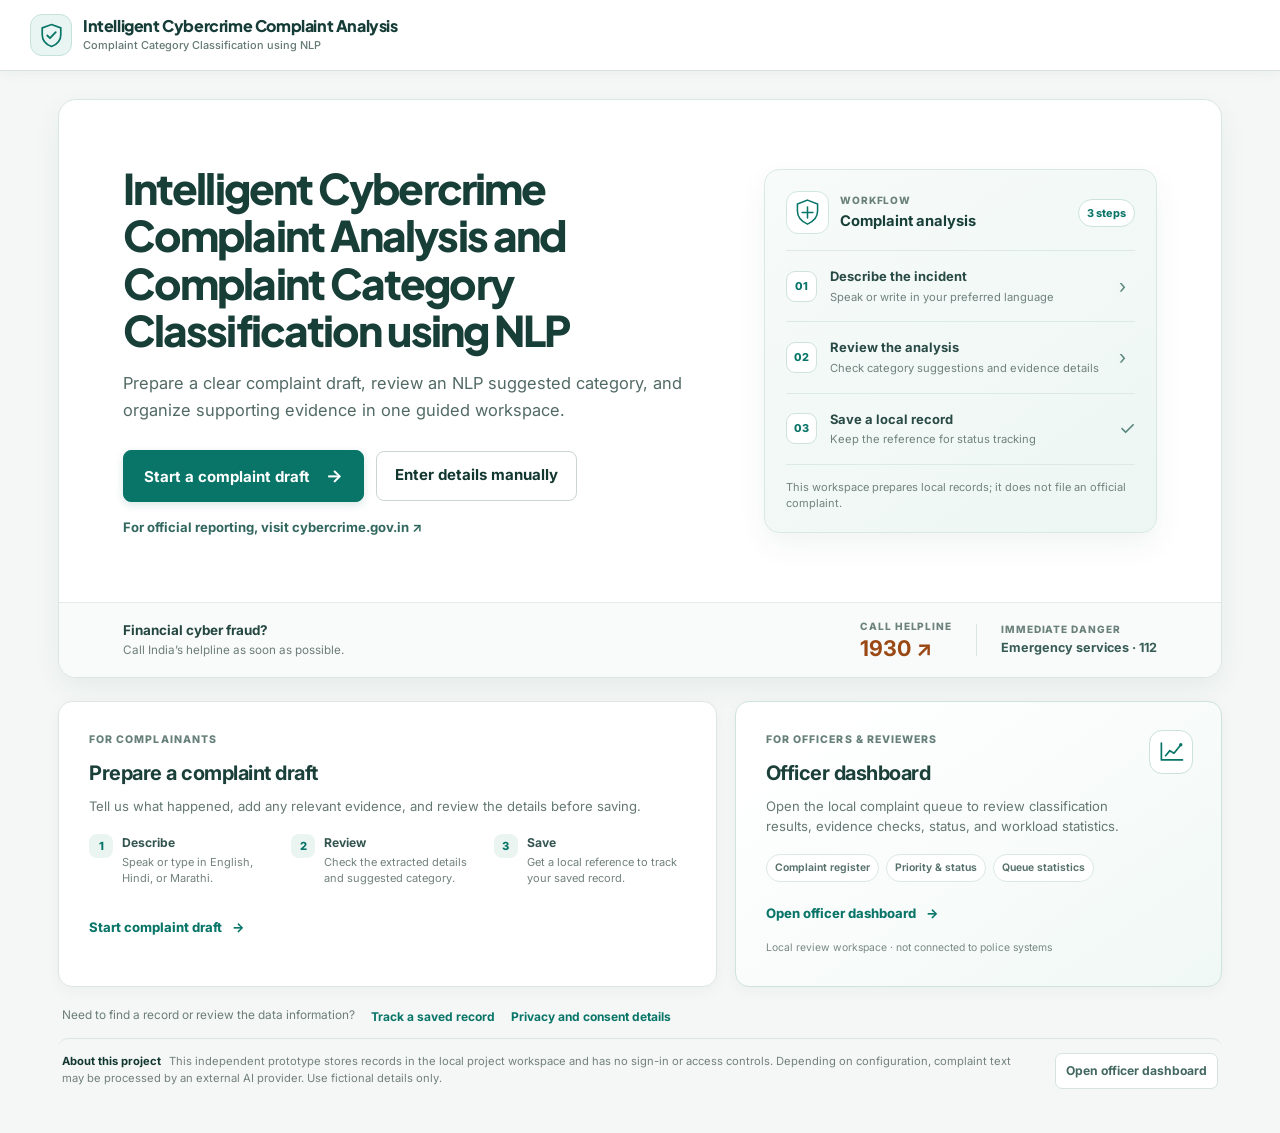
==== commit d2db7a5d: "Remove intake classification eyebrow from home" ====
--- a/static/index.html
+++ b/static/index.html
@@ -136,7 +136,6 @@
         <section class="home-hero home-hero-redesigned" aria-labelledby="home-title">
           <div class="hero-main">
             <div class="home-copy">
-              <p class="hero-eyebrow"><span class="hero-eyebrow-mark" aria-hidden="true">●</span> INTAKE · NLP CLASSIFICATION · CASE REVIEW</p>
               <h1 id="home-title">Intelligent Cybercrime Complaint Analysis and Complaint Category Classification using NLP</h1>
               <p class="hero-description">Prepare a clear complaint draft, review an NLP suggested category, and organize supporting evidence in one guided workspace.</p>
               <div class="home-actions">
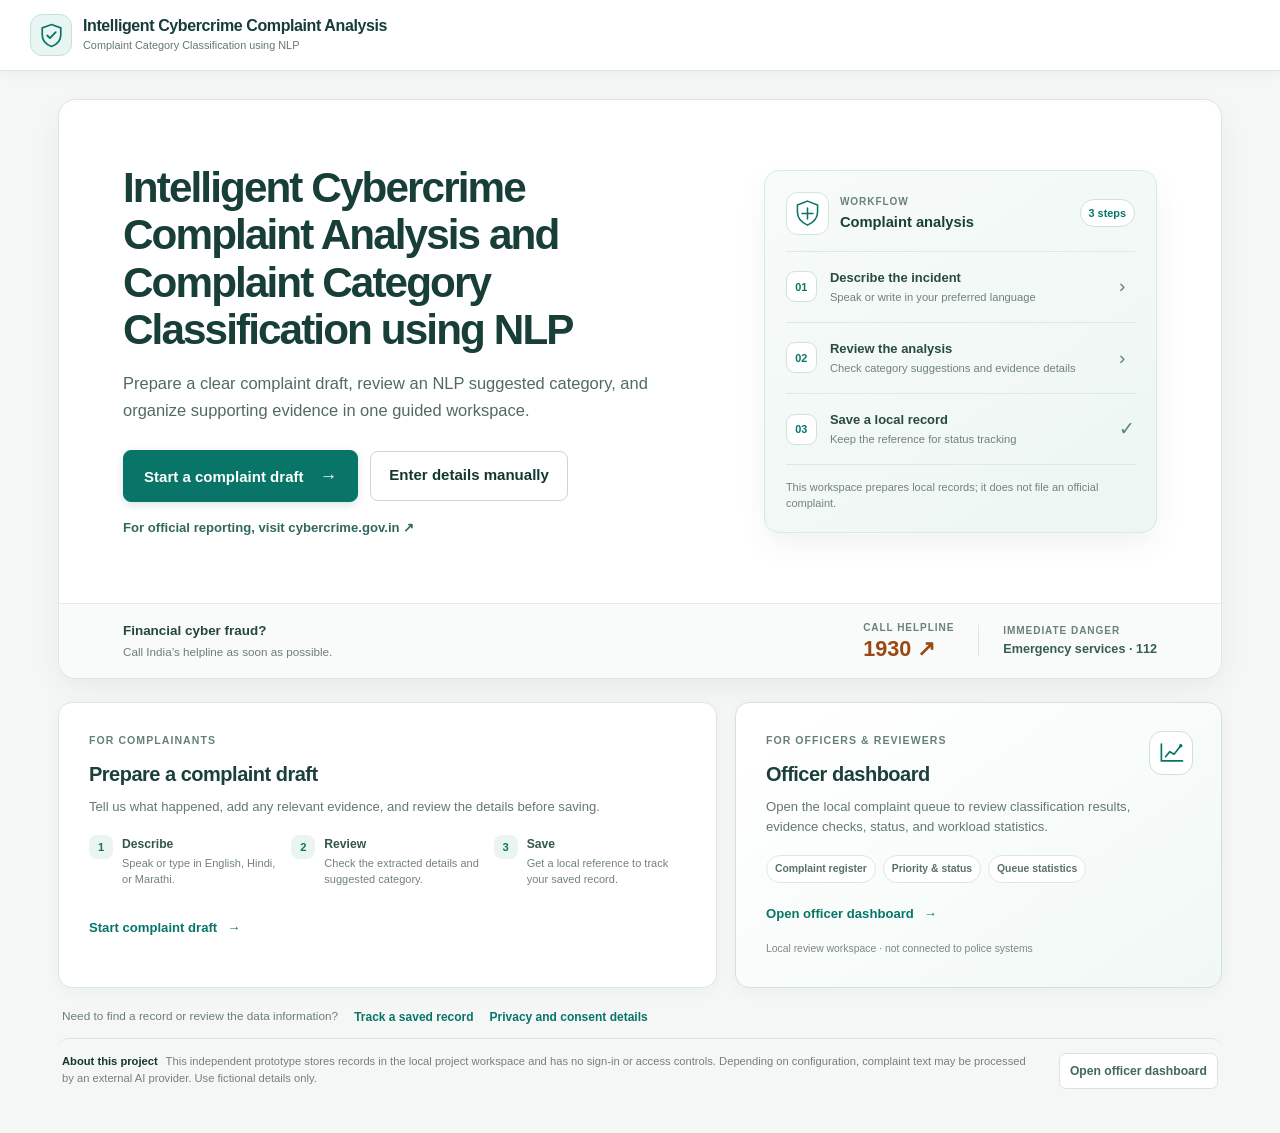
==== commit 26fe91f8: "Build offline guided citizen complaint workflow" ====
--- a/static/index.html
+++ b/static/index.html
@@ -6,9 +6,6 @@
   <title>Intelligent Cybercrime Complaint Analysis and Complaint Category Classification using NLP</title>
   <meta name="description" content="Intelligent Cybercrime Complaint Analysis and Complaint Category Classification using NLP. Prepare complaint drafts, review NLP category suggestions, and manage local case records.">
   <link rel="icon" type="image/svg+xml" href="/static/project-mark.svg">
-  <link rel="preconnect" href="https://fonts.googleapis.com">
-  <link rel="preconnect" href="https://fonts.gstatic.com" crossorigin>
-  <link href="https://fonts.googleapis.com/css2?family=Plus+Jakarta+Sans:wght@400;500;600;700;800&family=Inter:wght@400;500;600;700&display=swap" rel="stylesheet">
   <link rel="stylesheet" href="/static/style.css?v=20261115-citizen-experience">
   <link rel="stylesheet" href="/static/citizen-refresh.css?v=20261115">
   <link rel="stylesheet" href="/static/redesign.css?v=20261117e">
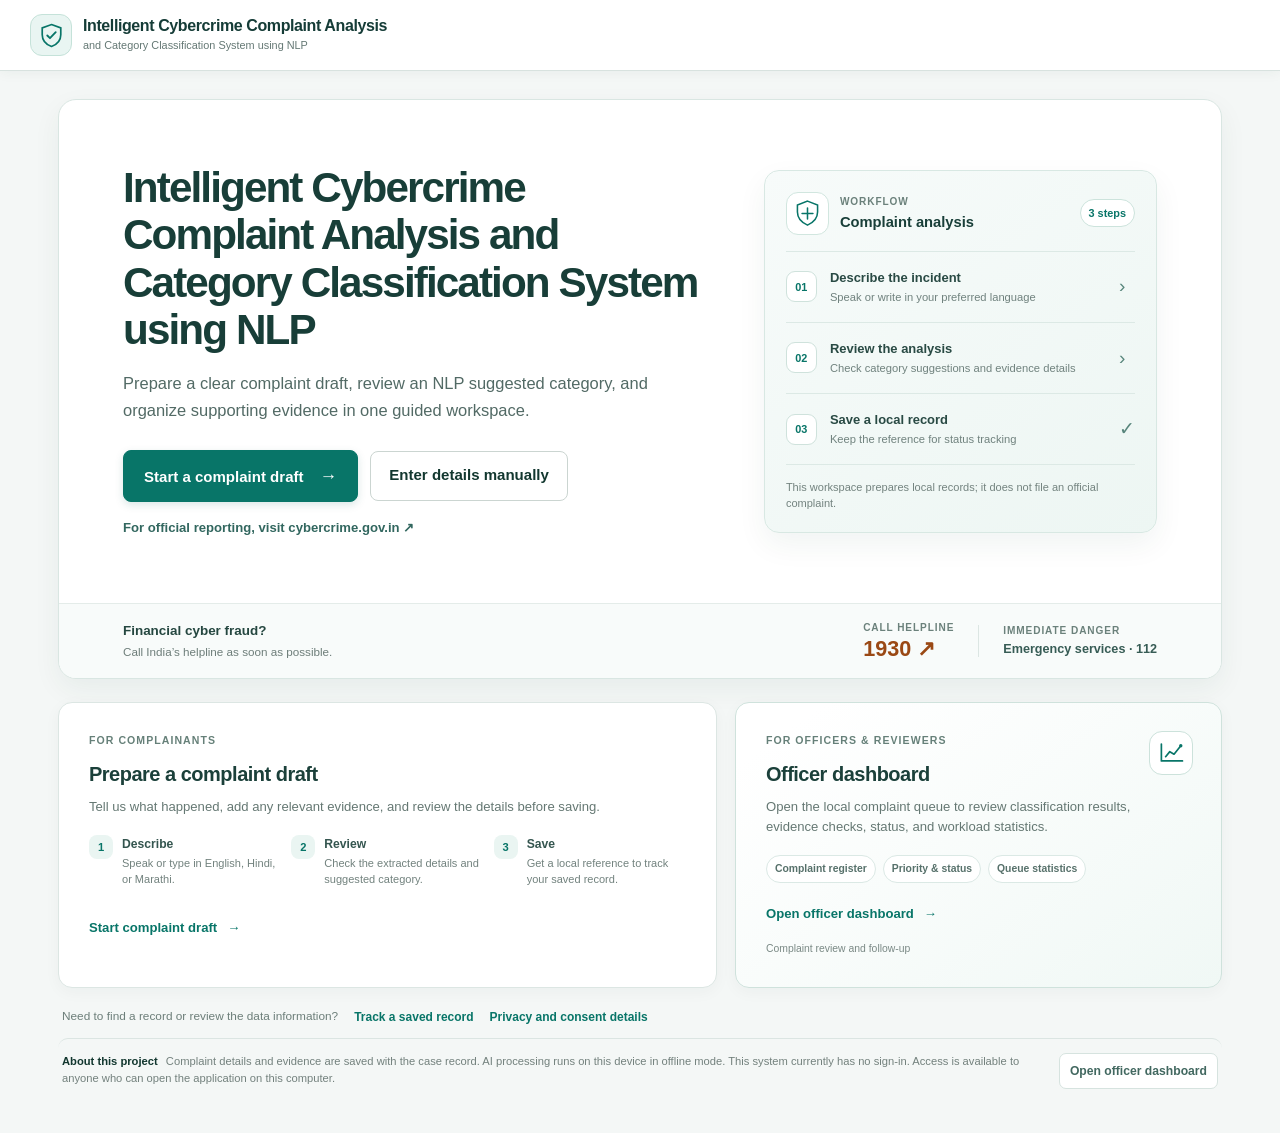
==== commit 8a4a8c11: "Refine offline intake branding and model warmup" ====
--- a/static/index.html
+++ b/static/index.html
@@ -3,8 +3,8 @@
 <head>
   <meta charset="UTF-8">
   <meta name="viewport" content="width=device-width, initial-scale=1.0">
-  <title>Intelligent Cybercrime Complaint Analysis and Complaint Category Classification using NLP</title>
-  <meta name="description" content="Intelligent Cybercrime Complaint Analysis and Complaint Category Classification using NLP. Prepare complaint drafts, review NLP category suggestions, and manage local case records.">
+  <title>Intelligent Cybercrime Complaint Analysis and Category Classification System using NLP</title>
+  <meta name="description" content="Intelligent Cybercrime Complaint Analysis and Category Classification System using NLP. Prepare complaint drafts, review NLP category suggestions, and manage local case records.">
   <link rel="icon" type="image/svg+xml" href="/static/project-mark.svg">
   <link rel="stylesheet" href="/static/style.css?v=20261115-citizen-experience">
   <link rel="stylesheet" href="/static/citizen-refresh.css?v=20261115">
@@ -19,7 +19,7 @@
         <span class="brand-shield" aria-hidden="true"><svg viewBox="0 0 32 32" fill="none"><path d="M16 3 27 7v8c0 7-4.6 11.6-11 14-6.4-2.4-11-7-11-14V7l11-4Z" stroke="currentColor" stroke-width="2"/><path d="m11 16 3.2 3.2L21 12" stroke="currentColor" stroke-width="2.2" stroke-linecap="round" stroke-linejoin="round"/></svg></span>
         <div class="brand-text">
           <span class="brand-title">Intelligent Cybercrime Complaint Analysis</span>
-          <span class="brand-prototype-tag">Complaint Category Classification using NLP</span>
+          <span class="brand-prototype-tag">and Category Classification System using NLP</span>
         </div>
       </div>
 
@@ -133,7 +133,7 @@
         <section class="home-hero home-hero-redesigned" aria-labelledby="home-title">
           <div class="hero-main">
             <div class="home-copy">
-              <h1 id="home-title">Intelligent Cybercrime Complaint Analysis and Complaint Category Classification using NLP</h1>
+              <h1 id="home-title">Intelligent Cybercrime Complaint Analysis and Category Classification System using NLP</h1>
               <p class="hero-description">Prepare a clear complaint draft, review an NLP suggested category, and organize supporting evidence in one guided workspace.</p>
               <div class="home-actions">
                 <div id="card-choose-voice"><button type="button" class="home-primary-action" id="btn-start-voice">Start a complaint draft <span aria-hidden="true">→</span></button></div>
@@ -154,12 +154,12 @@
 
         <section class="home-next-grid" id="how-to-report" aria-label="Choose a workspace">
           <article class="next-panel citizen-panel"><div class="panel-kicker">FOR COMPLAINANTS</div><h2>Prepare a complaint draft</h2><p>Tell us what happened, add any relevant evidence, and review the details before saving.</p><ol class="process-list"><li><span>1</span><div><strong>Describe</strong><small>Speak or type in English, Hindi, or Marathi.</small></div></li><li><span>2</span><div><strong>Review</strong><small>Check the extracted details and suggested category.</small></div></li><li><span>3</span><div><strong>Save</strong><small>Get a local reference to track your saved record.</small></div></li></ol><button type="button" class="panel-link-button" id="home-start-report">Start complaint draft <span aria-hidden="true">→</span></button></article>
-          <article class="next-panel officer-panel"><div class="panel-kicker">FOR OFFICERS &amp; REVIEWERS</div><div class="officer-panel-icon" aria-hidden="true"><svg viewBox="0 0 32 32" fill="none"><path d="M4 26V6m0 20h25M9 21l5-6 5 3 8-10" stroke="currentColor" stroke-width="2" stroke-linecap="round" stroke-linejoin="round"/><circle cx="27" cy="8" r="2" fill="currentColor"/></svg></div><h2>Officer dashboard</h2><p>Open the local complaint queue to review classification results, evidence checks, status, and workload statistics.</p><div class="officer-feature-list"><span>Complaint register</span><span>Priority &amp; status</span><span>Queue statistics</span></div><button type="button" class="panel-link-button" id="home-open-officer">Open officer dashboard <span aria-hidden="true">→</span></button><small class="officer-local-note">Local review workspace · not connected to police systems</small></article>
+          <article class="next-panel officer-panel"><div class="panel-kicker">FOR OFFICERS &amp; REVIEWERS</div><div class="officer-panel-icon" aria-hidden="true"><svg viewBox="0 0 32 32" fill="none"><path d="M4 26V6m0 20h25M9 21l5-6 5 3 8-10" stroke="currentColor" stroke-width="2" stroke-linecap="round" stroke-linejoin="round"/><circle cx="27" cy="8" r="2" fill="currentColor"/></svg></div><h2>Officer dashboard</h2><p>Open the local complaint queue to review classification results, evidence checks, status, and workload statistics.</p><div class="officer-feature-list"><span>Complaint register</span><span>Priority &amp; status</span><span>Queue statistics</span></div><button type="button" class="panel-link-button" id="home-open-officer">Open officer dashboard <span aria-hidden="true">→</span></button><small class="officer-local-note">Complaint review and follow-up</small></article>
         </section>
         <div class="home-utility-links"><span>Need to find a record or review the data information?</span><button type="button" id="home-open-track">Track a saved record</button><button type="button" id="home-open-privacy">Privacy and consent details</button></div>
 
         <footer class="home-disclaimer home-disclaimer-redesigned">
-          <p><strong>About this project</strong> This independent prototype stores records in the local project workspace and has no sign-in or access controls. Depending on configuration, complaint text may be processed by an external AI provider. Use fictional details only.</p>
+          <p><strong>About this project</strong> Complaint details and evidence are saved with the case record. AI processing runs on this device in offline mode. This system currently has no sign-in. Access is available to anyone who can open the application on this computer.</p>
           <button type="button" id="btn-reviewer-workspace" class="reviewer-link">Open officer dashboard</button>
         </footer>
       </section>
@@ -203,7 +203,7 @@
               <div class="urgent-banner-icon">🚨</div>
               <div class="urgent-banner-text">
                 <strong id="banner-urgency-title">Possible recent financial loss</strong>
-                <p id="banner-urgency-body">Call <strong>1930</strong> promptly and contact your bank using its official app or phone number. This prototype cannot stop a payment.</p>
+                <p id="banner-urgency-body">Call <strong>1930</strong> promptly and contact your bank using its official app or phone number. Contact your bank promptly to report the transaction.</p>
               </div>
             </div>
 
@@ -375,7 +375,7 @@
 
         <form class="clean-form-card" id="form-manual-complaint">
           <h3 class="section-title">Your contact details</h3>
-          <p class="field-hint">This is a demonstration. Use fictional details only; do not enter identity numbers, account credentials, or one-time codes.</p>
+          <p class="field-hint">Never share passwords, PINs, one-time codes, or full card details.</p>
           <div class="form-row-3">
             <div class="field-group"><label class="field-label" for="man-name">Your full name <span class="req">*</span></label><input class="field-input" id="man-name" autocomplete="name" required></div>
             <div class="field-group"><label class="field-label" for="man-phone">Phone number <span class="req">*</span></label><input class="field-input" id="man-phone" type="tel" autocomplete="tel" required></div>
@@ -597,7 +597,7 @@
       </section>
 
       <section class="screen-view" id="page-track">
-        <div class="screen-header"><h1 class="screen-title">Check complaint status</h1><p class="screen-subtitle">Enter the reference shown after saving. This checks records in this local prototype only.</p></div>
+        <div class="screen-header"><h1 class="screen-title">Check complaint status</h1><p class="screen-subtitle">Enter the reference shown after saving to check the complaint record.</p></div>
         <form class="clean-form-card" id="form-track-case">
           <div class="field-group"><label class="field-label" for="track-reference">Complaint reference</label><input class="field-input" id="track-reference" autocomplete="off" required placeholder="For example, CYB-2026-123456"></div>
           <button class="btn-primary-action" type="submit" id="btn-track-case">Check status</button>
@@ -703,7 +703,7 @@
 
         <div class="clean-form-card review-contact-card">
           <h3 class="section-title">Your contact details</h3>
-          <p class="field-hint">Use fictional details only. Records are stored in this project workspace; depending on configuration, complaint text may be processed by an external AI provider.</p>
+          <p class="field-hint">Records are stored with the complaint. AI processing uses local models while offline mode is active. Review extracted details before saving.</p>
           <div class="form-row-3">
             <div class="field-group"><label class="field-label" for="review-name">Full name <span class="req">*</span></label><input class="field-input" id="review-name" autocomplete="name" required></div>
             <div class="field-group"><label class="field-label" for="review-phone">Phone number <span class="req">*</span></label><input class="field-input" id="review-phone" type="tel" autocomplete="tel" required></div>
@@ -824,7 +824,7 @@
               </li>
               <li>
                 <span class="step-check">✓</span>
-                <span>To report officially, use the official NCRP website separately. This app does not submit reports.</span>
+                <span>Continue reporting at cybercrime.gov.in.</span>
               </li>
               <li>
                 <span class="step-check">✓</span>
@@ -839,7 +839,7 @@
             <div class="result-action-buttons">
               <label class="agreement-checkbox-label local-consent-label">
                 <input type="checkbox" id="chk-local-consent" class="styled-checkbox">
-                <span>Review privacy and consent information before saving. This independent prototype is not an official complaint service.</span>
+                <span>Review privacy and consent information before saving.</span>
               </label>
               <button type="button" class="btn-download-pdf-clean" id="btn-download-pdf-result">
                 📄 Download Draft (PDF)
@@ -863,10 +863,10 @@
           <div>
             <div class="dash-badges-row">
               <span class="badge-police-portal">Officer dashboard</span>
-              <span class="badge-live-stream">Local records only</span>
+              <span class="badge-live-stream">Complaint records</span>
             </div>
             <h1 class="dash-main-title">Complaint overview</h1>
-            <p class="dash-main-sub">Review saved complaints, classification suggestions, priority, evidence checks, and workload statistics. This local workspace is not connected to police or NCRP systems.</p>
+            <p class="dash-main-sub">Review complaint records, classification suggestions, priority, evidence checks, status, and workload statistics.</p>
           </div>
           <div class="dash-actions">
             <button type="button" class="btn-refresh-cases" id="btn-refresh-cases">Refresh records</button>
@@ -992,9 +992,9 @@
     <section class="consent-dialog">
       <header class="consent-header"><span class="consent-symbol" aria-hidden="true">⌑</span><div><p class="consent-eyebrow">Privacy &amp; data use</p><h2 id="consent-title">Before you save this complaint</h2></div><button type="button" class="btn-modal-close" id="btn-consent-close" aria-label="Close consent information">&times;</button></header>
       <div class="consent-content" id="consent-summary">
-        <p>Before the form opens, review how the complaint details and evidence you provide will be processed and stored. Starting a draft does not submit an official complaint. Please use fictional details only.</p>
-        <div class="consent-facts"><article><strong>Information collected</strong><p>Your incident description, contact and incident details, classification results, and any evidence you choose to upload.</p></article><article><strong>How it is processed</strong><p>The app uses its NLP classifier and evidence extraction tools to prepare a draft. Depending on configuration, complaint text may be sent to an external AI provider.</p></article><article><strong>Storage and access</strong><p>Records and evidence are stored in this project workspace. This prototype has no sign-in or access controls and is not connected to police or government systems.</p></article></div>
-        <p class="consent-note">This does not submit an official complaint. For an official report in India, visit <a href="https://www.cybercrime.gov.in/" target="_blank" rel="noopener noreferrer">cybercrime.gov.in</a>. You can decline and keep editing your draft.</p>
+        <p>Before the form opens, review how the complaint details and evidence you provide will be processed and stored. Your information is used to prepare a complaint record for investigator review.</p>
+        <div class="consent-facts"><article><strong>Information collected</strong><p>Your incident description, contact and incident details, classification results, and any evidence you choose to upload.</p></article><article><strong>How it is processed</strong><p>The app uses its NLP classifier and evidence extraction tools to prepare your complaint record. When offline mode is active, AI processing runs on this device.</p></article><article><strong>Storage and access</strong><p>Records and evidence are stored in this project workspace. This system currently has no sign-in. Access is available to anyone who can open the application on this computer.</p></article></div>
+        <p class="consent-note">You can decline and continue editing your complaint.</p>
       </div>
       <footer class="consent-actions"><label class="consent-accept"><input type="checkbox" id="chk-consent-modal"><span><strong>I understand and consent</strong><small>Allow this complaint and its attached evidence to be saved to this project’s local review workspace.</small></span></label><button type="button" class="btn-consent-decline" id="btn-consent-decline">Decline</button><button type="button" class="btn-consent-accept" id="btn-consent-accept" disabled>Accept and save complaint</button></footer>
     </section>
